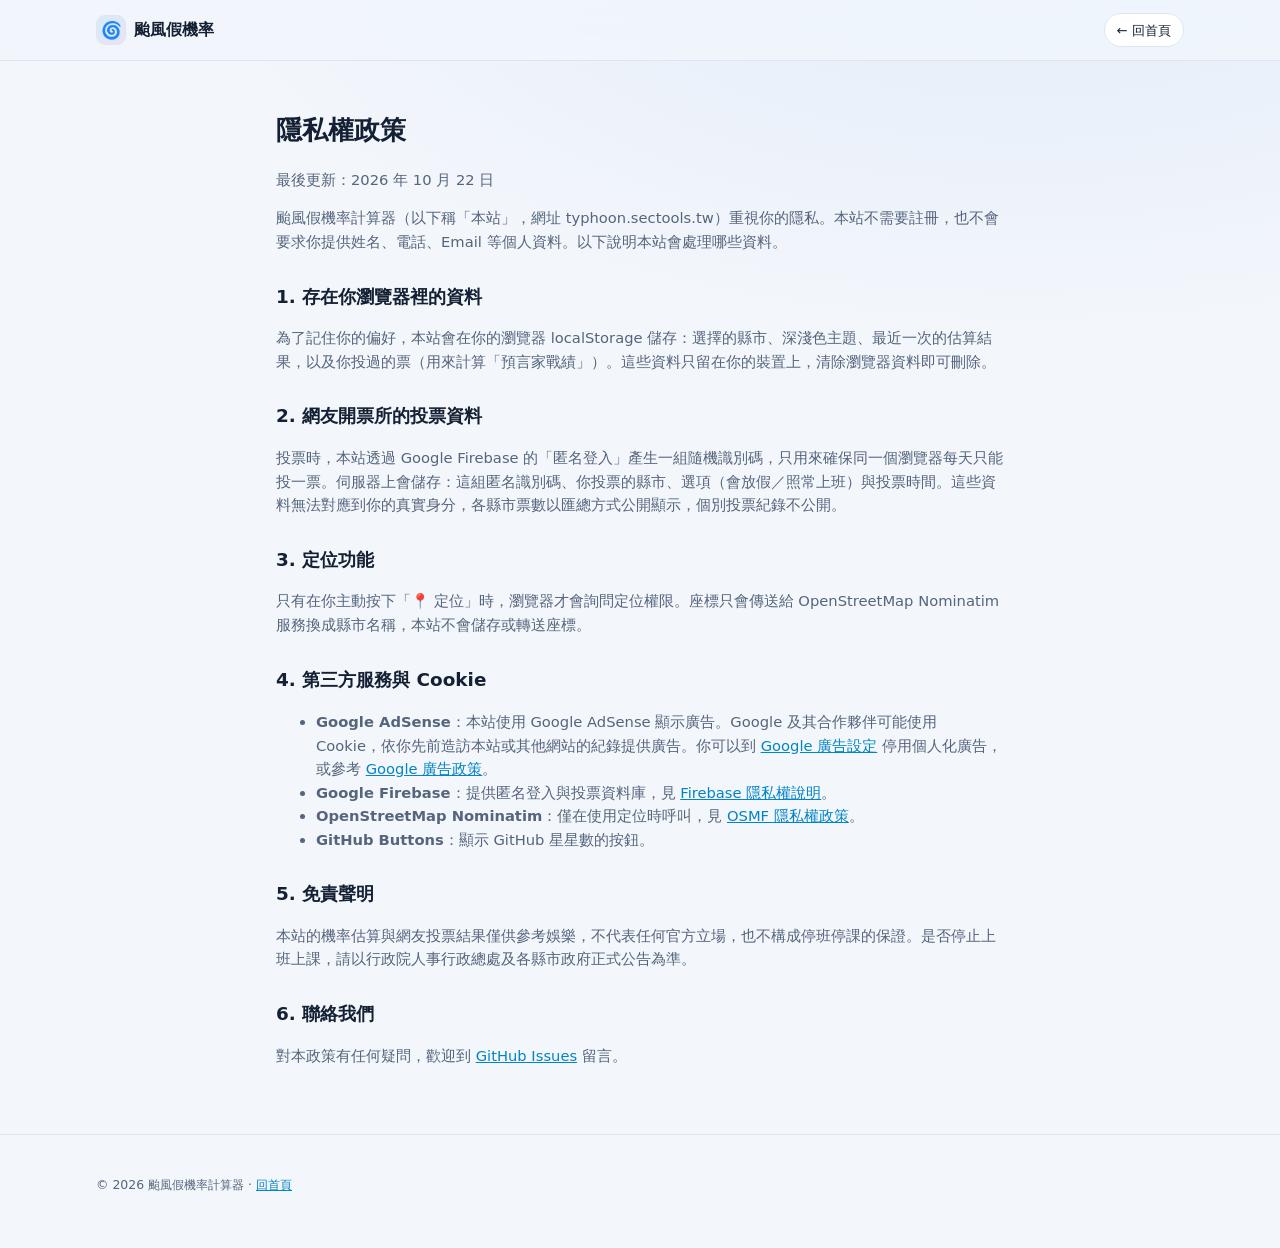
==== privacy.html @ 2aa52d71 "Redesign site and add crowd-voting "網友開票所" - Commercial-grade redesign: sticky header nav, hero, two" ====
<!DOCTYPE html>
<html lang="zh-Hant" data-theme="dark">
<head>
<meta charset="UTF-8">
<meta name="viewport" content="width=device-width, initial-scale=1.0">
<title>隱私權政策｜颱風假機率計算器</title>
<meta name="description" content="颱風假機率計算器與網友開票所的隱私權政策：我們收集哪些資料、如何使用、第三方服務與 Cookie。">
<link rel="canonical" href="https://typhoon.sectools.tw/privacy.html">
<link rel="icon" href="data:image/svg+xml,<svg xmlns=%22http://www.w3.org/2000/svg%22 viewBox=%220 0 100 100%22><text y=%22.9em%22 font-size=%2290%22>🌀</text></svg>">
<script>
  (function () {
    try {
      var t = localStorage.getItem('typhoon-theme');
      if (!t) t = window.matchMedia && window.matchMedia('(prefers-color-scheme: light)').matches ? 'light' : 'dark';
      document.documentElement.setAttribute('data-theme', t);
    } catch (e) {}
  })();
</script>
<link rel="stylesheet" href="assets/css/style.css">
</head>
<body>
<header class="site-header">
  <div class="container">
    <a class="brand" href="./"><span class="brand-mark" aria-hidden="true">🌀</span><span>颱風假機率</span></a>
    <div class="header-actions"><a class="icon-btn" href="./" style="text-decoration:none">← 回首頁</a></div>
  </div>
</header>

<main class="prose">
  <h1>隱私權政策</h1>
  <p>最後更新：2026 年 10 月 22 日</p>
  <p>颱風假機率計算器（以下稱「本站」，網址 typhoon.sectools.tw）重視你的隱私。本站不需要註冊，也不會要求你提供姓名、電話、Email 等個人資料。以下說明本站會處理哪些資料。</p>

  <h2>1. 存在你瀏覽器裡的資料</h2>
  <p>為了記住你的偏好，本站會在你的瀏覽器 localStorage 儲存：選擇的縣市、深淺色主題、最近一次的估算結果，以及你投過的票（用來計算「預言家戰績」）。這些資料只留在你的裝置上，清除瀏覽器資料即可刪除。</p>

  <h2>2. 網友開票所的投票資料</h2>
  <p>投票時，本站透過 Google Firebase 的「匿名登入」產生一組隨機識別碼，只用來確保同一個瀏覽器每天只能投一票。伺服器上會儲存：這組匿名識別碼、你投票的縣市、選項（會放假／照常上班）與投票時間。這些資料無法對應到你的真實身分，各縣市票數以匯總方式公開顯示，個別投票紀錄不公開。</p>

  <h2>3. 定位功能</h2>
  <p>只有在你主動按下「📍 定位」時，瀏覽器才會詢問定位權限。座標只會傳送給 OpenStreetMap Nominatim 服務換成縣市名稱，本站不會儲存或轉送座標。</p>

  <h2>4. 第三方服務與 Cookie</h2>
  <ul>
    <li><b>Google AdSense</b>：本站使用 Google AdSense 顯示廣告。Google 及其合作夥伴可能使用 Cookie，依你先前造訪本站或其他網站的紀錄提供廣告。你可以到 <a href="https://adssettings.google.com/" target="_blank" rel="noopener">Google 廣告設定</a> 停用個人化廣告，或參考 <a href="https://policies.google.com/technologies/ads" target="_blank" rel="noopener">Google 廣告政策</a>。</li>
    <li><b>Google Firebase</b>：提供匿名登入與投票資料庫，見 <a href="https://firebase.google.com/support/privacy" target="_blank" rel="noopener">Firebase 隱私權說明</a>。</li>
    <li><b>OpenStreetMap Nominatim</b>：僅在使用定位時呼叫，見 <a href="https://osmfoundation.org/wiki/Privacy_Policy" target="_blank" rel="noopener">OSMF 隱私權政策</a>。</li>
    <li><b>GitHub Buttons</b>：顯示 GitHub 星星數的按鈕。</li>
  </ul>

  <h2>5. 免責聲明</h2>
  <p>本站的機率估算與網友投票結果僅供參考娛樂，不代表任何官方立場，也不構成停班停課的保證。是否停止上班上課，請以行政院人事行政總處及各縣市政府正式公告為準。</p>

  <h2>6. 聯絡我們</h2>
  <p>對本政策有任何疑問，歡迎到 <a href="https://github.com/stwater20/typhoon/issues" target="_blank" rel="noopener">GitHub Issues</a> 留言。</p>
</main>

<footer class="site-footer">
  <div class="container"><p>© 2026 颱風假機率計算器 · <a href="./">回首頁</a></p></div>
</footer>
</body>
</html>
---- assets/css/style.css ----
/* ===== Design tokens ===== */
:root {
  --bg: #0a0f1c;
  --bg-grad-1: #0a0f1c;
  --bg-grad-2: #13263f;
  --surface: #131c2c;
  --surface-2: #0f1724;
  --surface-3: #1a2639;
  --border: #243349;
  --border-strong: #33476a;
  --input-bg: #0c1422;
  --text: #e8eef6;
  --muted: #94a3b8;
  --faint: #64748b;
  --accent: #38bdf8;
  --accent-strong: #0ea5e9;
  --accent-soft: rgba(56, 189, 248, 0.14);
  --warn: #fbbf24;
  --danger: #f87171;
  --safe: #4ade80;
  /* 投票陣營色：刻意避開台灣政黨常用色 */
  --yes: #a78bfa;
  --yes-strong: #8b5cf6;
  --yes-soft: rgba(167, 139, 250, 0.16);
  --no: #fb923c;
  --no-strong: #f97316;
  --no-soft: rgba(251, 146, 60, 0.16);
  --stamp: #ef4444;
  --shadow: 0 1px 0 rgba(255, 255, 255, 0.03) inset, 0 12px 32px rgba(0, 0, 0, 0.28);
  --radius: 16px;
  --radius-sm: 10px;
  color-scheme: dark;
}
:root[data-theme="light"] {
  --bg: #f3f6fb;
  --bg-grad-1: #f3f6fb;
  --bg-grad-2: #e2ecf9;
  --surface: #ffffff;
  --surface-2: #f6f9fc;
  --surface-3: #eef3f9;
  --border: #dde5ef;
  --border-strong: #c3d0e0;
  --input-bg: #f5f8fc;
  --text: #142033;
  --muted: #55657c;
  --faint: #8494a8;
  --accent: #0284c7;
  --accent-strong: #0369a1;
  --accent-soft: rgba(2, 132, 199, 0.1);
  --warn: #b45309;
  --danger: #dc2626;
  --safe: #15803d;
  --yes: #7c3aed;
  --yes-strong: #6d28d9;
  --yes-soft: rgba(124, 58, 237, 0.1);
  --no: #ea580c;
  --no-strong: #c2410c;
  --no-soft: rgba(234, 88, 12, 0.1);
  --stamp: #dc2626;
  --shadow: 0 1px 2px rgba(15, 23, 42, 0.04), 0 8px 24px rgba(15, 23, 42, 0.06);
  color-scheme: light;
}

/* ===== Base ===== */
*, *::before, *::after { box-sizing: border-box; }
[hidden] { display: none !important; }
html { scroll-behavior: smooth; scroll-padding-top: 72px; }
body {
  margin: 0;
  min-height: 100vh;
  background: var(--bg);
  background-image: radial-gradient(1200px 600px at 80% -10%, var(--bg-grad-2), transparent 70%),
    linear-gradient(180deg, var(--bg-grad-1), var(--bg));
  background-attachment: fixed;
  font-family: "PingFang TC", "Noto Sans TC", "Microsoft JhengHei", system-ui, sans-serif;
  color: var(--text);
  line-height: 1.6;
  -webkit-font-smoothing: antialiased;
}
a { color: var(--accent); }
.num { font-variant-numeric: tabular-nums; }
.container { width: 100%; max-width: 1120px; margin: 0 auto; padding: 0 16px; }
.sr-only {
  position: absolute; width: 1px; height: 1px; padding: 0; margin: -1px;
  overflow: hidden; clip: rect(0, 0, 0, 0); white-space: nowrap; border: 0;
}
a:focus-visible, button:focus-visible, select:focus-visible,
input:focus-visible, summary:focus-visible {
  outline: 2px solid var(--accent);
  outline-offset: 2px;
  border-radius: 6px;
}

/* ===== Header ===== */
.site-header {
  position: sticky; top: 0; z-index: 50;
  backdrop-filter: saturate(160%) blur(12px);
  -webkit-backdrop-filter: saturate(160%) blur(12px);
  background: color-mix(in srgb, var(--bg) 78%, transparent);
  border-bottom: 1px solid var(--border);
}
.site-header .container { display: flex; align-items: center; gap: 16px; height: 60px; }
.brand {
  display: flex; align-items: center; gap: 8px;
  font-weight: 800; font-size: 1.02rem; color: var(--text); text-decoration: none;
  white-space: nowrap;
}
.brand-mark {
  width: 30px; height: 30px; border-radius: 9px;
  display: grid; place-items: center; font-size: 1.05rem;
  background: linear-gradient(135deg, var(--accent-soft), var(--yes-soft));
  border: 1px solid var(--border);
}
.nav { display: flex; gap: 4px; margin-left: 8px; }
.nav a {
  color: var(--muted); text-decoration: none; font-size: 0.88rem;
  padding: 6px 12px; border-radius: 999px;
}
.nav a:hover { color: var(--text); background: var(--surface-3); }
.header-actions { margin-left: auto; display: flex; align-items: center; gap: 10px; }
.gh-star { display: flex; align-items: center; min-height: 28px; }
.icon-btn {
  border: 1px solid var(--border); background: var(--surface); color: var(--text);
  border-radius: 999px; height: 34px; padding: 0 12px; font-size: 0.82rem;
  cursor: pointer; display: inline-flex; align-items: center; gap: 6px; white-space: nowrap;
}
.icon-btn:hover { border-color: var(--border-strong); }
@media (max-width: 760px) {
  .nav { display: none; }
  .gh-star { display: none; }
}

/* ===== Hero ===== */
.hero { padding: 40px 0 28px; text-align: center; }
.live-chip {
  display: inline-flex; align-items: center; gap: 8px;
  padding: 6px 14px; border-radius: 999px; font-size: 0.8rem;
  background: var(--surface); border: 1px solid var(--border); color: var(--text);
  text-decoration: none; margin-bottom: 16px;
}
.live-chip:hover { border-color: var(--border-strong); }
.pulse {
  width: 8px; height: 8px; border-radius: 50%; background: var(--stamp);
  box-shadow: 0 0 0 0 rgba(239, 68, 68, 0.6); animation: pulse 1.8s infinite;
}
@keyframes pulse {
  0% { box-shadow: 0 0 0 0 rgba(239, 68, 68, 0.55); }
  70% { box-shadow: 0 0 0 9px rgba(239, 68, 68, 0); }
  100% { box-shadow: 0 0 0 0 rgba(239, 68, 68, 0); }
}
.hero h1 {
  font-size: clamp(1.45rem, 5.8vw, 2.6rem);
  line-height: 1.25; margin: 0 0 10px; letter-spacing: 0.01em; font-weight: 800;
}
.hero h1 .grad {
  background: linear-gradient(90deg, var(--accent), var(--yes));
  -webkit-background-clip: text; background-clip: text; color: transparent;
}
.hero p.lead { color: var(--muted); margin: 0 auto; max-width: 620px; font-size: 0.98rem; }
.hero-ctas { display: flex; flex-wrap: wrap; justify-content: center; gap: 10px; margin-top: 22px; }
.btn {
  display: inline-flex; align-items: center; justify-content: center; gap: 8px;
  border: 1px solid transparent; border-radius: 12px; padding: 12px 20px;
  font-size: 0.95rem; font-weight: 700; cursor: pointer; text-decoration: none;
  transition: transform 0.12s ease, box-shadow 0.2s ease, background 0.2s ease;
}
.btn:active { transform: scale(0.98); }
.btn-primary {
  background: linear-gradient(135deg, var(--accent), var(--accent-strong)); color: #fff;
  box-shadow: 0 8px 22px var(--accent-soft);
}
.btn-ghost { background: var(--surface); color: var(--text); border-color: var(--border); }
.btn-ghost:hover { border-color: var(--border-strong); }
.btn-block { width: 100%; }
.trust-row {
  display: flex; flex-wrap: wrap; justify-content: center; gap: 8px 18px;
  margin-top: 22px; font-size: 0.78rem; color: var(--faint);
}

/* ===== Sections ===== */
.section { padding: 28px 0; }
.section-head { display: flex; flex-wrap: wrap; align-items: flex-end; justify-content: space-between; gap: 12px; margin-bottom: 16px; }
.section-head h2 { margin: 0; font-size: 1.35rem; }
.section-head p { margin: 4px 0 0; color: var(--muted); font-size: 0.88rem; }
.eyebrow { font-size: 0.74rem; letter-spacing: 0.12em; color: var(--accent); font-weight: 700; text-transform: uppercase; }

.card {
  background: var(--surface); border: 1px solid var(--border);
  border-radius: var(--radius); padding: 20px; box-shadow: var(--shadow);
}
.card + .card { margin-top: 14px; }
.card-title { display: flex; align-items: center; gap: 10px; font-weight: 700; font-size: 0.98rem; margin: 0 0 14px; }
.step-num {
  width: 24px; height: 24px; border-radius: 50%;
  background: var(--accent-soft); color: var(--accent);
  display: grid; place-items: center; font-size: 0.78rem; flex-shrink: 0;
}

/* ===== Calculator ===== */
.calc-grid { display: grid; grid-template-columns: 1fr; gap: 16px; align-items: start; }
@media (min-width: 960px) {
  .calc-grid { grid-template-columns: minmax(0, 1.05fr) minmax(0, 1fr); }
  .result-col { position: sticky; top: 80px; }
}
.field { margin-top: 14px; }
.field:first-of-type { margin-top: 0; }
.field-row { display: grid; grid-template-columns: 1fr 1fr; gap: 12px; }
.field-row .field { margin-top: 14px; }
@media (max-width: 420px) { .field-row { grid-template-columns: 1fr; } }
label, .label { display: block; font-size: 0.84rem; margin: 0 0 6px; color: var(--muted); }
select, input[type="date"], input[type="number"] {
  width: 100%; padding: 10px 12px; border-radius: var(--radius-sm);
  border: 1px solid var(--border); background: var(--input-bg); color: var(--text);
  font-size: 0.95rem; font-family: inherit; appearance: none; -webkit-appearance: none;
  min-height: 44px;
}
select {
  background-image: url("data:image/svg+xml;utf8,<svg xmlns='http://www.w3.org/2000/svg' width='14' height='9' viewBox='0 0 14 9'><path d='M1 1l6 6 6-6' stroke='%2393a2b8' stroke-width='1.6' fill='none' stroke-linecap='round' stroke-linejoin='round'/></svg>");
  background-repeat: no-repeat; background-position: right 12px center; padding-right: 34px;
}
.hint { font-size: 0.74rem; color: var(--faint); margin: 5px 0 0; line-height: 1.5; }
.locate-row { display: flex; gap: 8px; }
.locate-row select { flex: 1; }
.locate-btn {
  flex-shrink: 0; border: 1px solid var(--border); background: var(--surface-2); color: var(--text);
  border-radius: var(--radius-sm); padding: 0 14px; font-size: 0.86rem; cursor: pointer; white-space: nowrap;
  min-height: 44px; font-family: inherit;
}
.locate-btn:disabled { opacity: 0.6; cursor: wait; }
.status-line { font-size: 0.74rem; color: var(--muted); margin: 6px 0 0; min-height: 1.1em; }
.county-badge {
  margin-top: 8px; background: var(--surface-2); border: 1px solid var(--border);
  border-radius: var(--radius-sm); padding: 8px 12px; font-size: 0.78rem; color: var(--muted);
}
.county-badge b { color: var(--accent); }
.checkbox-row {
  display: flex; align-items: flex-start; gap: 10px; margin-top: 14px;
  background: var(--surface-2); border: 1px solid var(--border);
  border-radius: var(--radius-sm); padding: 10px 12px;
}
.checkbox-row input { width: 18px; height: 18px; margin-top: 3px; flex-shrink: 0; accent-color: var(--accent); }
.checkbox-row label { margin: 0; font-size: 0.86rem; color: var(--text); }
.calc-submit { margin-top: 14px; }

.result-empty { text-align: center; padding: 34px 12px; color: var(--muted); }
.result-empty .big { font-size: 2.6rem; line-height: 1; margin-bottom: 10px; }
.result-body { display: none; }
.result-card.show .result-empty { display: none; }
.result-card.show .result-body { display: block; animation: fadeUp 0.35s ease; }
@keyframes fadeUp { from { opacity: 0; transform: translateY(6px); } to { opacity: 1; transform: none; } }
.gauge { position: relative; width: 190px; height: 190px; margin: 4px auto 6px; }
.gauge svg { width: 100%; height: 100%; transform: rotate(-90deg); }
.gauge .track { stroke: var(--surface-3); }
.gauge .value { transition: stroke-dashoffset 0.9s cubic-bezier(.2,.8,.2,1), stroke 0.3s; }
.gauge-label { position: absolute; inset: 0; display: grid; place-items: center; text-align: center; }
.gauge-label .pct { font-size: 2.8rem; font-weight: 800; line-height: 1; }
.gauge-label small { display: block; font-size: 0.72rem; color: var(--muted); margin-top: 4px; }
.msg-top { text-align: center; font-weight: 700; margin: 6px 0 2px; }
.msg-bottom { text-align: center; color: var(--muted); font-size: 0.88rem; margin: 0; }
.holiday-note {
  display: none; text-align: center; color: var(--warn); font-size: 0.86rem;
  margin-top: 10px; padding: 8px; border-radius: var(--radius-sm); background: var(--surface-2);
}
.holiday-note.show { display: block; }
.checklist { display: flex; flex-direction: column; gap: 8px; margin-top: 16px; }
.check-item {
  display: flex; align-items: center; gap: 10px; font-size: 0.85rem;
  background: var(--surface-2); border: 1px solid var(--border); border-radius: var(--radius-sm); padding: 9px 12px;
}
.check-item .dot { width: 20px; height: 20px; border-radius: 50%; display: grid; place-items: center; font-size: 0.7rem; flex-shrink: 0; }
.dot.yes { background: rgba(74, 222, 128, 0.18); color: var(--safe); }
.dot.no { background: rgba(148, 163, 184, 0.18); color: var(--muted); }
.hist-line { margin: 14px 0 0; font-size: 0.78rem; color: var(--muted); }
.result-cta {
  margin-top: 16px; padding: 14px; border-radius: 12px;
  background: linear-gradient(135deg, var(--yes-soft), var(--accent-soft));
  border: 1px solid var(--border); display: flex; align-items: center; gap: 12px; justify-content: space-between;
}
.result-cta p { margin: 0; font-size: 0.85rem; }
.result-cta .btn { padding: 9px 14px; font-size: 0.85rem; flex-shrink: 0; }

/* ===== Vote / 開票所 ===== */
.vote-shell { display: grid; grid-template-columns: 1fr; gap: 16px; }
@media (min-width: 960px) { .vote-shell { grid-template-columns: minmax(0, 1fr) minmax(0, 1.05fr); } }
/* 手機上把投票面板放最前面，不用滑過整張看板才能投 */
@media (max-width: 959px) { .vote-shell > .vote-side:last-child { order: -1; } }
.vote-toolbar {
  display: flex; flex-wrap: wrap; align-items: center; gap: 10px 14px;
  background: var(--surface); border: 1px solid var(--border); border-radius: var(--radius);
  padding: 12px 14px; margin-bottom: 16px; box-shadow: var(--shadow);
}
.tabs { display: inline-flex; background: var(--surface-2); border: 1px solid var(--border); border-radius: 999px; padding: 3px; }
.tab {
  border: 0; background: transparent; color: var(--muted); font-family: inherit;
  padding: 6px 14px; border-radius: 999px; font-size: 0.85rem; cursor: pointer; white-space: nowrap;
}
.tab[aria-selected="true"] { background: var(--surface-3); color: var(--text); font-weight: 700; box-shadow: 0 1px 2px rgba(0,0,0,.2); }
.poll-status { display: inline-flex; align-items: center; gap: 8px; font-size: 0.85rem; font-weight: 700; }
.poll-status .pill { padding: 3px 10px; border-radius: 999px; font-size: 0.76rem; font-weight: 700; }
.pill.voting { background: var(--accent-soft); color: var(--accent); }
.pill.counting { background: rgba(239, 68, 68, 0.14); color: var(--stamp); }
.pill.revealed { background: rgba(74, 222, 128, 0.15); color: var(--safe); }
.countdown { font-size: 0.82rem; color: var(--muted); }
.countdown b { color: var(--text); font-variant-numeric: tabular-nums; }
.toolbar-right { margin-left: auto; display: flex; align-items: center; gap: 10px; font-size: 0.82rem; color: var(--muted); }
.mode-badge { font-size: 0.72rem; padding: 3px 9px; border-radius: 999px; border: 1px dashed var(--border-strong); color: var(--muted); }
.mode-badge.live { border-style: solid; color: var(--safe); border-color: color-mix(in srgb, var(--safe) 40%, transparent); }

.board-card { padding: 16px; }
.board-head { display: flex; justify-content: space-between; align-items: baseline; gap: 10px; margin-bottom: 12px; }
.board-head h3 { margin: 0; font-size: 1rem; }
.board-total { font-size: 0.82rem; color: var(--muted); }
.board-total b { font-size: 1.15rem; color: var(--text); }
.tile-map {
  display: grid; grid-template-columns: repeat(4, minmax(0, 1fr)); grid-auto-rows: minmax(60px, auto);
  gap: 6px; max-width: 440px; margin: 0 auto;
}
.tile {
  position: relative; border: 1px solid var(--border); background: var(--surface-2);
  border-radius: 10px; padding: 6px 4px; text-align: center; cursor: pointer; color: var(--text);
  font-family: inherit; display: flex; flex-direction: column; justify-content: center; align-items: center; gap: 1px;
  transition: transform 0.15s ease, border-color 0.15s ease, background 0.4s ease;
  min-width: 0;
}
.tile:hover { transform: translateY(-1px); border-color: var(--border-strong); }
.tile[aria-pressed="true"] { outline: 2px solid var(--accent); outline-offset: 1px; }
.tile .t-name { font-size: 0.8rem; font-weight: 700; line-height: 1.2; }
.tile .t-val { font-size: 0.74rem; font-variant-numeric: tabular-nums; opacity: 0.92; }
.tile.hidden-val .t-val { letter-spacing: 0.2em; color: var(--faint); }
.tile.lean-yes { background: color-mix(in srgb, var(--yes) calc(var(--s, 0.3) * 100%), var(--surface-2)); border-color: color-mix(in srgb, var(--yes) 45%, var(--border)); }
.tile.lean-no { background: color-mix(in srgb, var(--no) calc(var(--s, 0.3) * 100%), var(--surface-2)); border-color: color-mix(in srgb, var(--no) 45%, var(--border)); }
.tile.flip { animation: flip 0.55s ease both; }
@keyframes flip {
  0% { transform: rotateX(90deg); opacity: 0.2; }
  60% { transform: rotateX(-12deg); opacity: 1; }
  100% { transform: rotateX(0); }
}
.tile .t-stamp {
  position: absolute; top: -6px; right: -6px; width: 22px; height: 22px; border-radius: 50%;
  display: grid; place-items: center; font-size: 0.62rem; font-weight: 800; color: #fff;
  background: var(--stamp); box-shadow: 0 2px 6px rgba(0,0,0,.3);
}
.tile .t-stamp.work { background: var(--faint); }
.legend { display: flex; justify-content: center; flex-wrap: wrap; gap: 6px 14px; margin-top: 12px; font-size: 0.74rem; color: var(--muted); }
.legend i { display: inline-block; width: 10px; height: 10px; border-radius: 3px; margin-right: 5px; vertical-align: -1px; }

.detail-card { display: flex; flex-direction: column; gap: 14px; }
.detail-head { display: flex; align-items: center; justify-content: space-between; gap: 10px; }
.detail-head h3 { margin: 0; font-size: 1.25rem; }
.detail-head .sub { font-size: 0.8rem; color: var(--muted); }
.versus { position: relative; }
.versus-nums { display: flex; justify-content: space-between; align-items: flex-end; }
.versus-nums .side { display: flex; flex-direction: column; }
.versus-nums .side.right { align-items: flex-end; text-align: right; }
.versus-nums .tag { font-size: 0.8rem; font-weight: 700; }
.versus-nums .pct { font-size: 2.1rem; font-weight: 800; line-height: 1.1; font-variant-numeric: tabular-nums; }
.versus-nums .cnt { font-size: 0.76rem; color: var(--muted); font-variant-numeric: tabular-nums; }
.side.yes .tag, .side.yes .pct { color: var(--yes); }
.side.no .tag, .side.no .pct { color: var(--no); }
.split-bar { display: flex; height: 14px; border-radius: 999px; overflow: hidden; background: var(--surface-3); margin-top: 8px; }
.split-bar .y { background: linear-gradient(90deg, var(--yes-strong), var(--yes)); transition: width 0.8s cubic-bezier(.2,.8,.2,1); }
.split-bar .n { background: linear-gradient(90deg, var(--no), var(--no-strong)); transition: width 0.8s cubic-bezier(.2,.8,.2,1); }
.split-bar .gap { flex: 1; }
.versus-hidden {
  text-align: center; padding: 18px 10px; border-radius: 12px; border: 1px dashed var(--border-strong);
  color: var(--muted); font-size: 0.86rem; background: var(--surface-2);
}
.versus-hidden b { color: var(--text); }
.stamp {
  position: absolute; left: 50%; top: -6px; transform: translateX(-50%) rotate(-12deg); white-space: nowrap;
  border: 3px solid var(--stamp); color: var(--stamp); border-radius: 10px; padding: 2px 10px;
  font-weight: 900; font-size: 1.1rem; letter-spacing: 0.1em; background: color-mix(in srgb, var(--surface) 70%, transparent);
  animation: stampIn 0.45s cubic-bezier(.2,1.6,.4,1) both; pointer-events: none;
}
.stamp.work { border-color: var(--faint); color: var(--faint); }
@keyframes stampIn { from { transform: translateX(-50%) rotate(-12deg) scale(2.2); opacity: 0; } to { transform: translateX(-50%) rotate(-12deg) scale(1); opacity: 1; } }

.compare { display: grid; grid-template-columns: 1fr 1fr; gap: 10px; }
.compare .box { background: var(--surface-2); border: 1px solid var(--border); border-radius: 12px; padding: 10px 12px; }
.compare .k { font-size: 0.74rem; color: var(--muted); }
.compare .v { font-size: 1.3rem; font-weight: 800; font-variant-numeric: tabular-nums; }
.compare .v small { font-size: 0.72rem; font-weight: 500; color: var(--muted); }

.vote-actions { display: grid; grid-template-columns: 1fr 1fr; gap: 10px; }
.vote-btn {
  border-radius: 14px; padding: 14px 10px; font-family: inherit; cursor: pointer;
  border: 2px solid var(--border); background: var(--surface-2); color: var(--text);
  display: flex; flex-direction: column; align-items: center; gap: 2px; font-weight: 800; font-size: 1rem;
  transition: transform 0.12s ease, border-color 0.2s ease, background 0.2s ease;
}
.vote-btn .emoji { font-size: 1.6rem; line-height: 1.1; }
.vote-btn small { font-weight: 500; font-size: 0.72rem; color: var(--muted); }
.vote-btn.yes:hover:not(:disabled) { border-color: var(--yes); background: var(--yes-soft); }
.vote-btn.no:hover:not(:disabled) { border-color: var(--no); background: var(--no-soft); }
.vote-btn:active:not(:disabled) { transform: scale(0.97); }
.vote-btn:disabled { cursor: not-allowed; opacity: 0.55; }
.vote-btn.chosen.yes { border-color: var(--yes); background: var(--yes-soft); opacity: 1; }
.vote-btn.chosen.no { border-color: var(--no); background: var(--no-soft); opacity: 1; }
.vote-msg { font-size: 0.82rem; color: var(--muted); margin: 0; min-height: 1.2em; text-align: center; }
.vote-msg.ok { color: var(--safe); }
.vote-msg.err { color: var(--danger); }
.vote-share { display: flex; gap: 8px; justify-content: center; flex-wrap: wrap; }
.vote-share .btn { padding: 8px 14px; font-size: 0.82rem; }

.vote-side { display: flex; flex-direction: column; gap: 16px; }
.ranking ol { list-style: none; margin: 0; padding: 0; display: flex; flex-direction: column; gap: 6px; }
.ranking li { display: grid; grid-template-columns: 22px 64px 1fr 48px; align-items: center; gap: 8px; font-size: 0.84rem; }
.ranking .rk { color: var(--faint); font-variant-numeric: tabular-nums; text-align: right; }
.ranking .bar { height: 8px; border-radius: 999px; background: var(--surface-3); overflow: hidden; }
.ranking .bar span { display: block; height: 100%; background: var(--yes); border-radius: 999px; transition: width 0.8s ease; }
.ranking .pv { text-align: right; font-variant-numeric: tabular-nums; font-weight: 700; }
.empty-note { color: var(--muted); font-size: 0.84rem; text-align: center; margin: 6px 0; }

.record { display: flex; align-items: center; gap: 14px; }
.record .medal {
  width: 52px; height: 52px; border-radius: 14px; display: grid; place-items: center; font-size: 1.7rem;
  background: linear-gradient(135deg, var(--yes-soft), var(--accent-soft)); border: 1px solid var(--border); flex-shrink: 0;
}
.record .title { font-weight: 800; }
.record .stats { font-size: 0.8rem; color: var(--muted); }

.how-grid { display: grid; grid-template-columns: repeat(auto-fit, minmax(200px, 1fr)); gap: 12px; margin-top: 16px; }
.how-grid .step { background: var(--surface); border: 1px solid var(--border); border-radius: 14px; padding: 14px; }
.how-grid .step b { display: block; margin-bottom: 4px; }
.how-grid .step p { margin: 0; font-size: 0.82rem; color: var(--muted); }

/* ===== FAQ ===== */
.faq-item { border: 1px solid var(--border); border-radius: 12px; padding: 2px 16px; margin-bottom: 10px; background: var(--surface); }
.faq-item summary { cursor: pointer; padding: 13px 0; font-size: 0.93rem; font-weight: 600; list-style: none; display: flex; justify-content: space-between; gap: 10px; }
.faq-item summary::-webkit-details-marker { display: none; }
.faq-item summary::after { content: "+"; color: var(--accent); font-weight: 700; }
.faq-item[open] summary::after { content: "−"; }
.faq-item p { font-size: 0.87rem; color: var(--muted); margin: 0 0 14px; }

/* ===== Footer ===== */
.site-footer { border-top: 1px solid var(--border); margin-top: 32px; padding: 28px 0 40px; font-size: 0.78rem; color: var(--muted); }
.footer-grid { display: grid; gap: 18px; grid-template-columns: 1fr; }
@media (min-width: 760px) { .footer-grid { grid-template-columns: 1.6fr 1fr; } }
.footer-links { display: flex; flex-wrap: wrap; gap: 8px 16px; }
.footer-links a { color: var(--muted); }
.share-row { display: flex; gap: 8px; margin-top: 10px; }
.share-btn {
  width: 38px; height: 38px; border-radius: 50%; border: 1px solid var(--border);
  background: var(--surface); color: var(--text); display: grid; place-items: center; cursor: pointer; padding: 0;
}
.share-btn:hover { border-color: var(--border-strong); }
.share-btn svg { width: 18px; height: 18px; fill: currentColor; }

/* ===== Toast ===== */
.toast {
  position: fixed; left: 50%; bottom: 24px; transform: translateX(-50%) translateY(20px);
  background: var(--text); color: var(--bg); padding: 10px 16px; border-radius: 999px;
  font-size: 0.85rem; box-shadow: 0 10px 30px rgba(0,0,0,.3); opacity: 0; pointer-events: none;
  transition: opacity 0.25s ease, transform 0.25s ease; z-index: 100; max-width: calc(100% - 32px); text-align: center;
}
.toast.show { opacity: 1; transform: translateX(-50%) translateY(0); }

/* ===== Confetti ===== */
.confetti { position: fixed; inset: 0; pointer-events: none; z-index: 90; overflow: hidden; }
.confetti i { position: absolute; top: -12px; width: 8px; height: 12px; border-radius: 2px; animation: fall linear forwards; }
@keyframes fall { to { transform: translateY(105vh) rotate(720deg); } }

/* ===== Legal pages ===== */
.prose { max-width: 760px; margin: 0 auto; padding: 32px 16px 20px; }
.prose h1 { font-size: 1.6rem; }
.prose h2 { font-size: 1.15rem; margin-top: 28px; }
.prose p, .prose li { color: var(--muted); font-size: 0.92rem; }

@media (prefers-reduced-motion: reduce) {
  *, *::before, *::after { animation-duration: 0.001ms !important; animation-iteration-count: 1 !important; transition-duration: 0.001ms !important; }
  html { scroll-behavior: auto; }
}
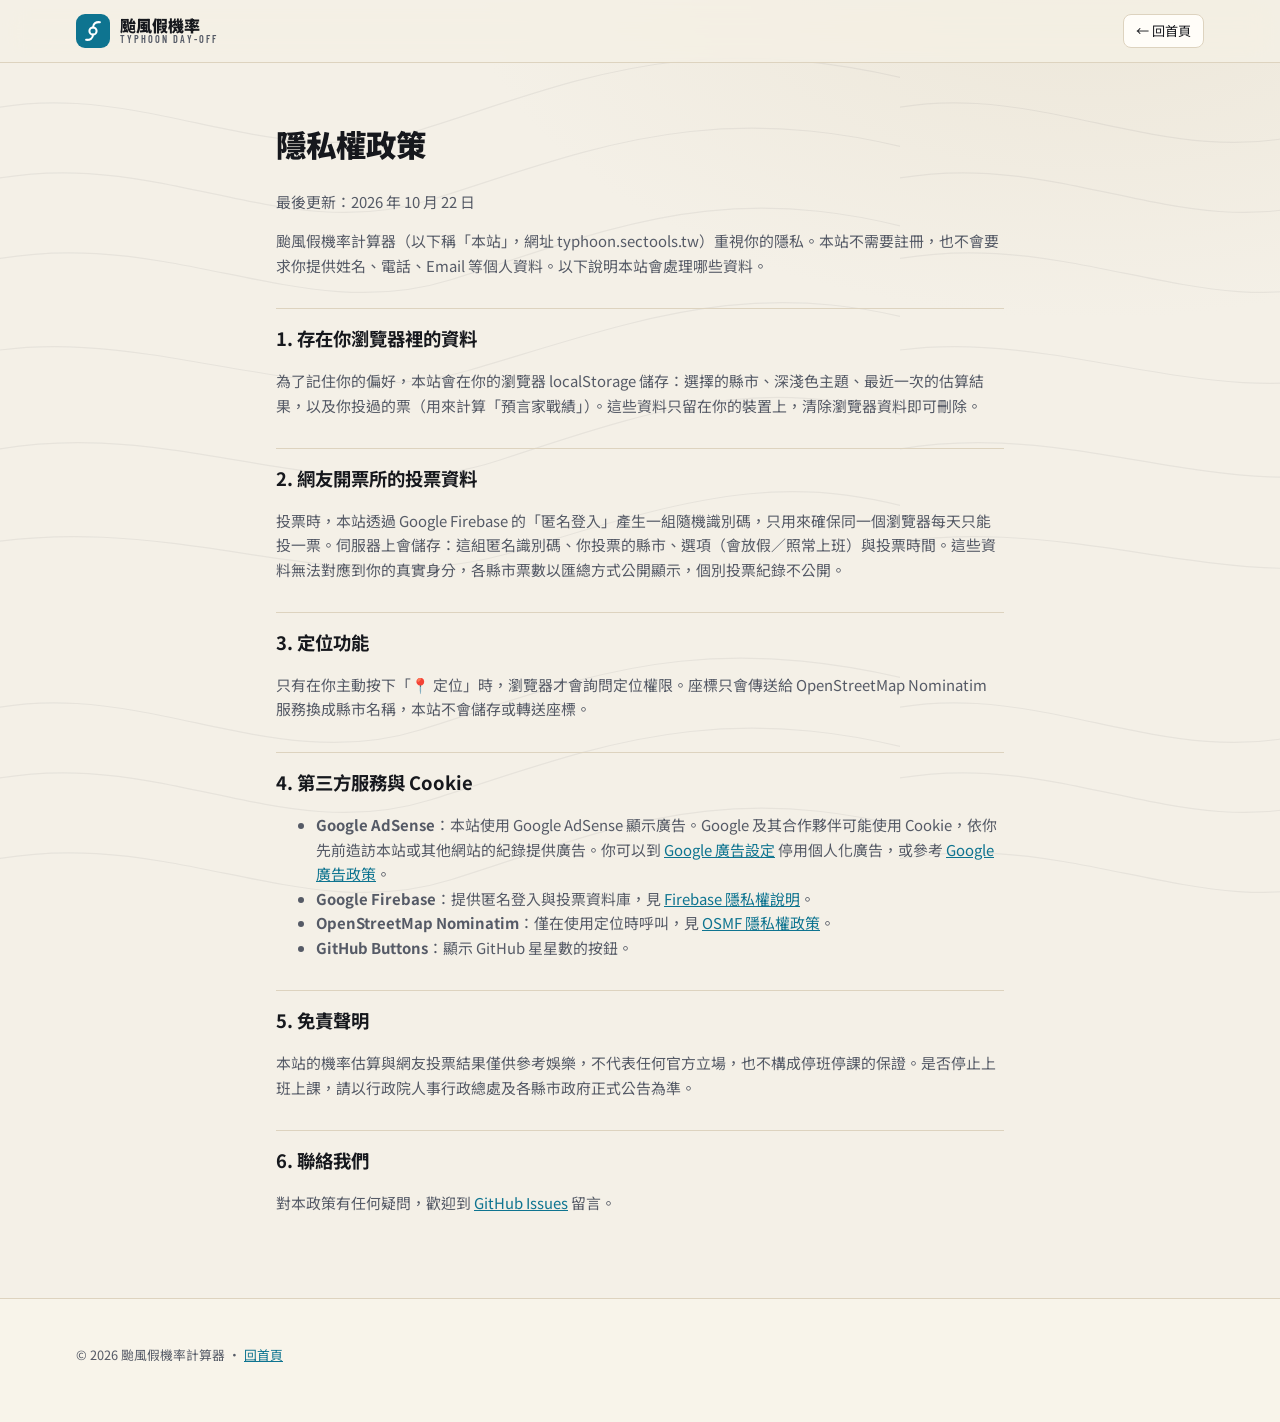
==== commit 6f905dee: "Visual redesign: "颱風夜開票特別報導" art direction - Weather-radar hero illustration (Taiwan outline, rotati" ====
--- a/privacy.html
+++ b/privacy.html
@@ -16,12 +16,15 @@
     } catch (e) {}
   })();
 </script>
+<link rel="preconnect" href="https://fonts.googleapis.com">
+<link rel="preconnect" href="https://fonts.gstatic.com" crossorigin>
+<link rel="stylesheet" href="https://fonts.googleapis.com/css2?family=Barlow+Condensed:wght@500;600;700;800&family=Noto+Sans+TC:wght@400;500;700;900&display=swap">
 <link rel="stylesheet" href="assets/css/style.css">
 </head>
 <body>
 <header class="site-header">
   <div class="container">
-    <a class="brand" href="./"><span class="brand-mark" aria-hidden="true">🌀</span><span>颱風假機率</span></a>
+    <a class="brand" href="./"><span class="brand-mark"><svg viewBox="0 0 32 32" aria-hidden="true"><circle cx="16" cy="16" r="5.2" fill="none" stroke="currentColor" stroke-width="3"/><path d="M16 10.8C16 5 20.5 2.6 26 3.2" fill="none" stroke="currentColor" stroke-width="3" stroke-linecap="round"/><path d="M16 21.2c0 5.8-4.5 8.2-10 7.6" fill="none" stroke="currentColor" stroke-width="3" stroke-linecap="round"/></svg></span><span class="brand-text">颱風假機率<small>TYPHOON DAY-OFF</small></span></a>
     <div class="header-actions"><a class="icon-btn" href="./" style="text-decoration:none">← 回首頁</a></div>
   </div>
 </header>
--- a/assets/css/style.css
+++ b/assets/css/style.css
@@ -1,63 +1,85 @@
+/* 颱風假機率計算器 — 「颱風夜開票特別報導」視覺
+ * 深色：颱風夜的氣象雷達＋選舉開票直播；淺色：隔天早上的報紙。 */
+
 /* ===== Design tokens ===== */
 :root {
-  --bg: #0a0f1c;
-  --bg-grad-1: #0a0f1c;
-  --bg-grad-2: #13263f;
-  --surface: #131c2c;
-  --surface-2: #0f1724;
-  --surface-3: #1a2639;
-  --border: #243349;
-  --border-strong: #33476a;
-  --input-bg: #0c1422;
-  --text: #e8eef6;
-  --muted: #94a3b8;
-  --faint: #64748b;
-  --accent: #38bdf8;
-  --accent-strong: #0ea5e9;
-  --accent-soft: rgba(56, 189, 248, 0.14);
+  --font-sans: "Noto Sans TC", "PingFang TC", "Microsoft JhengHei", system-ui, sans-serif;
+  --font-display: "Barlow Condensed", "Noto Sans TC", "PingFang TC", sans-serif;
+
+  --bg: #070b14;
+  --bg-2: #0b1324;
+  --surface: #0e1627;
+  --surface-2: #0a1120;
+  --surface-3: #16223a;
+  --border: #1d2b45;
+  --border-strong: #2c4166;
+  --input-bg: #081020;
+  --text: #eaf1fb;
+  --muted: #93a4bf;
+  --faint: #5f7190;
+  --accent: #22d3ee;
+  --accent-strong: #06b6d4;
+  --accent-ink: #04212a;
+  --accent-soft: rgba(34, 211, 238, 0.13);
+  --signal: #facc15;
+  --live: #ef4444;
   --warn: #fbbf24;
   --danger: #f87171;
   --safe: #4ade80;
   /* 投票陣營色：刻意避開台灣政黨常用色 */
   --yes: #a78bfa;
   --yes-strong: #8b5cf6;
-  --yes-soft: rgba(167, 139, 250, 0.16);
+  --yes-soft: rgba(167, 139, 250, 0.15);
   --no: #fb923c;
   --no-strong: #f97316;
-  --no-soft: rgba(251, 146, 60, 0.16);
+  --no-soft: rgba(251, 146, 60, 0.15);
   --stamp: #ef4444;
-  --shadow: 0 1px 0 rgba(255, 255, 255, 0.03) inset, 0 12px 32px rgba(0, 0, 0, 0.28);
-  --radius: 16px;
-  --radius-sm: 10px;
+  --cloud: #e6f4ff;
+  --radar-1: #0d2238;
+  --radar-2: #060c18;
+  --radar-line: rgba(34, 211, 238, 0.22);
+  --land: rgba(74, 222, 128, 0.16);
+  --land-line: rgba(134, 239, 172, 0.7);
+  --shadow: 0 1px 0 rgba(255, 255, 255, 0.04) inset, 0 18px 40px -18px rgba(0, 0, 0, 0.7);
+  --radius: 14px;
+  --radius-sm: 9px;
+  --isobars: url("data:image/svg+xml,%3Csvg xmlns='http://www.w3.org/2000/svg' width='900' height='600' fill='none' stroke='%2322d3ee' stroke-opacity='.07' stroke-width='1.2'%3E%3Cpath d='M-50 120C120 60 260 180 420 130S700 20 950 90'/%3E%3Cpath d='M-50 190C140 130 270 250 430 200S720 90 950 160'/%3E%3Cpath d='M-50 270C150 210 290 330 450 280S730 170 950 240'/%3E%3Cpath d='M-50 360C130 310 300 420 470 370S760 270 950 330'/%3E%3Cpath d='M-50 460C160 400 320 520 500 460S780 370 950 430'/%3E%3Cpath d='M-50 550C170 500 330 610 520 550S800 470 950 520'/%3E%3C/svg%3E");
   color-scheme: dark;
 }
 :root[data-theme="light"] {
-  --bg: #f3f6fb;
-  --bg-grad-1: #f3f6fb;
-  --bg-grad-2: #e2ecf9;
-  --surface: #ffffff;
-  --surface-2: #f6f9fc;
-  --surface-3: #eef3f9;
-  --border: #dde5ef;
-  --border-strong: #c3d0e0;
-  --input-bg: #f5f8fc;
-  --text: #142033;
-  --muted: #55657c;
-  --faint: #8494a8;
-  --accent: #0284c7;
-  --accent-strong: #0369a1;
-  --accent-soft: rgba(2, 132, 199, 0.1);
+  --bg: #f4f0e7;
+  --bg-2: #ece6d8;
+  --surface: #fffdf8;
+  --surface-2: #f8f4ea;
+  --surface-3: #eee7d7;
+  --border: #ddd3bf;
+  --border-strong: #c3b69b;
+  --input-bg: #fbf8f1;
+  --text: #16181d;
+  --muted: #555a66;
+  --faint: #8a8d96;
+  --accent: #0e7490;
+  --accent-strong: #155e75;
+  --accent-ink: #ffffff;
+  --accent-soft: rgba(14, 116, 144, 0.1);
+  --signal: #b45309;
+  --live: #c81e1e;
   --warn: #b45309;
-  --danger: #dc2626;
+  --danger: #c81e1e;
   --safe: #15803d;
-  --yes: #7c3aed;
-  --yes-strong: #6d28d9;
-  --yes-soft: rgba(124, 58, 237, 0.1);
-  --no: #ea580c;
-  --no-strong: #c2410c;
-  --no-soft: rgba(234, 88, 12, 0.1);
-  --stamp: #dc2626;
-  --shadow: 0 1px 2px rgba(15, 23, 42, 0.04), 0 8px 24px rgba(15, 23, 42, 0.06);
+  --yes: #6d28d9;
+  --yes-strong: #5b21b6;
+  --yes-soft: rgba(109, 40, 217, 0.09);
+  --no: #c2410c;
+  --no-strong: #9a3412;
+  --no-soft: rgba(194, 65, 12, 0.09);
+  --stamp: #c81e1e;
+  --cloud: #ffffff;
+  --radar-1: #12304a;
+  --radar-2: #0a1a2c;
+  --radar-line: rgba(103, 232, 249, 0.25);
+  --shadow: 0 1px 0 rgba(255, 255, 255, 0.8) inset, 0 14px 30px -20px rgba(60, 45, 20, 0.45);
+  --isobars: url("data:image/svg+xml,%3Csvg xmlns='http://www.w3.org/2000/svg' width='900' height='600' fill='none' stroke='%2316181d' stroke-opacity='.06' stroke-width='1.2'%3E%3Cpath d='M-50 120C120 60 260 180 420 130S700 20 950 90'/%3E%3Cpath d='M-50 190C140 130 270 250 430 200S720 90 950 160'/%3E%3Cpath d='M-50 270C150 210 290 330 450 280S730 170 950 240'/%3E%3Cpath d='M-50 360C130 310 300 420 470 370S760 270 950 330'/%3E%3Cpath d='M-50 460C160 400 320 520 500 460S780 370 950 430'/%3E%3Cpath d='M-50 550C170 500 330 610 520 550S800 470 950 520'/%3E%3C/svg%3E");
   color-scheme: light;
 }
 
@@ -68,18 +90,19 @@
 body {
   margin: 0;
   min-height: 100vh;
-  background: var(--bg);
-  background-image: radial-gradient(1200px 600px at 80% -10%, var(--bg-grad-2), transparent 70%),
-    linear-gradient(180deg, var(--bg-grad-1), var(--bg));
+  background-color: var(--bg);
+  background-image: var(--isobars), radial-gradient(900px 520px at 85% -5%, var(--bg-2), transparent 70%);
+  background-size: 900px 600px, auto;
   background-attachment: fixed;
-  font-family: "PingFang TC", "Noto Sans TC", "Microsoft JhengHei", system-ui, sans-serif;
+  font-family: var(--font-sans);
   color: var(--text);
-  line-height: 1.6;
+  line-height: 1.65;
   -webkit-font-smoothing: antialiased;
+  text-rendering: optimizeLegibility;
 }
 a { color: var(--accent); }
 .num { font-variant-numeric: tabular-nums; }
-.container { width: 100%; max-width: 1120px; margin: 0 auto; padding: 0 16px; }
+.container { width: 100%; max-width: 1160px; margin: 0 auto; padding: 0 16px; }
 .sr-only {
   position: absolute; width: 1px; height: 1px; padding: 0; margin: -1px;
   overflow: hidden; clip: rect(0, 0, 0, 0); white-space: nowrap; border: 0;
@@ -90,110 +113,171 @@
   outline-offset: 2px;
   border-radius: 6px;
 }
+::selection { background: var(--accent); color: var(--accent-ink); }
+
+/* LIVE 標籤與脈衝點，看板與 hero 共用 */
+.live-tag {
+  display: inline-flex; align-items: center; gap: 6px; flex-shrink: 0;
+  font-family: var(--font-display); font-weight: 700; font-size: 0.78rem; letter-spacing: 0.14em;
+  background: var(--live); color: #fff; padding: 2px 9px 1px; border-radius: 4px; line-height: 1.5;
+}
+.pulse {
+  width: 7px; height: 7px; border-radius: 50%; background: #fff;
+  animation: pulse 1.6s ease-out infinite;
+}
+@keyframes pulse {
+  0% { box-shadow: 0 0 0 0 rgba(255, 255, 255, 0.7); }
+  70% { box-shadow: 0 0 0 7px rgba(255, 255, 255, 0); }
+  100% { box-shadow: 0 0 0 0 rgba(255, 255, 255, 0); }
+}
 
 /* ===== Header ===== */
 .site-header {
   position: sticky; top: 0; z-index: 50;
-  backdrop-filter: saturate(160%) blur(12px);
-  -webkit-backdrop-filter: saturate(160%) blur(12px);
-  background: color-mix(in srgb, var(--bg) 78%, transparent);
+  backdrop-filter: saturate(160%) blur(14px);
+  -webkit-backdrop-filter: saturate(160%) blur(14px);
+  background: color-mix(in srgb, var(--bg) 80%, transparent);
   border-bottom: 1px solid var(--border);
 }
-.site-header .container { display: flex; align-items: center; gap: 16px; height: 60px; }
-.brand {
-  display: flex; align-items: center; gap: 8px;
-  font-weight: 800; font-size: 1.02rem; color: var(--text); text-decoration: none;
-  white-space: nowrap;
-}
+.site-header .container { display: flex; align-items: center; gap: 16px; height: 62px; }
+.brand { display: flex; align-items: center; gap: 10px; color: var(--text); text-decoration: none; white-space: nowrap; }
 .brand-mark {
-  width: 30px; height: 30px; border-radius: 9px;
-  display: grid; place-items: center; font-size: 1.05rem;
-  background: linear-gradient(135deg, var(--accent-soft), var(--yes-soft));
-  border: 1px solid var(--border);
-}
-.nav { display: flex; gap: 4px; margin-left: 8px; }
+  width: 34px; height: 34px; border-radius: 9px; display: grid; place-items: center;
+  background: var(--accent); color: var(--accent-ink); flex-shrink: 0;
+}
+.brand-mark svg { width: 22px; height: 22px; }
+.brand-text { display: flex; flex-direction: column; font-weight: 900; font-size: 1rem; line-height: 1.1; }
+.brand-text small { font-family: var(--font-display); font-weight: 600; font-size: 0.64rem; letter-spacing: 0.2em; color: var(--muted); }
+.nav { display: flex; gap: 2px; margin-left: 12px; }
 .nav a {
-  color: var(--muted); text-decoration: none; font-size: 0.88rem;
-  padding: 6px 12px; border-radius: 999px;
+  color: var(--muted); text-decoration: none; font-size: 0.88rem; font-weight: 500;
+  padding: 6px 12px; border-radius: 6px;
 }
 .nav a:hover { color: var(--text); background: var(--surface-3); }
 .header-actions { margin-left: auto; display: flex; align-items: center; gap: 10px; }
 .gh-star { display: flex; align-items: center; min-height: 28px; }
 .icon-btn {
   border: 1px solid var(--border); background: var(--surface); color: var(--text);
-  border-radius: 999px; height: 34px; padding: 0 12px; font-size: 0.82rem;
+  border-radius: 8px; height: 34px; padding: 0 12px; font-size: 0.82rem; font-family: inherit;
   cursor: pointer; display: inline-flex; align-items: center; gap: 6px; white-space: nowrap;
 }
 .icon-btn:hover { border-color: var(--border-strong); }
 @media (max-width: 760px) {
-  .nav { display: none; }
-  .gh-star { display: none; }
+  .nav, .gh-star { display: none; }
 }
 
 /* ===== Hero ===== */
-.hero { padding: 40px 0 28px; text-align: center; }
-.live-chip {
-  display: inline-flex; align-items: center; gap: 8px;
-  padding: 6px 14px; border-radius: 999px; font-size: 0.8rem;
-  background: var(--surface); border: 1px solid var(--border); color: var(--text);
-  text-decoration: none; margin-bottom: 16px;
-}
-.live-chip:hover { border-color: var(--border-strong); }
-.pulse {
-  width: 8px; height: 8px; border-radius: 50%; background: var(--stamp);
-  box-shadow: 0 0 0 0 rgba(239, 68, 68, 0.6); animation: pulse 1.8s infinite;
-}
-@keyframes pulse {
-  0% { box-shadow: 0 0 0 0 rgba(239, 68, 68, 0.55); }
-  70% { box-shadow: 0 0 0 9px rgba(239, 68, 68, 0); }
-  100% { box-shadow: 0 0 0 0 rgba(239, 68, 68, 0); }
-}
+.hero { padding: 44px 0 36px; overflow: hidden; }
+.hero-grid { display: grid; grid-template-columns: 1fr; gap: 28px; align-items: center; }
+@media (min-width: 900px) { .hero-grid { grid-template-columns: minmax(0, 1.1fr) minmax(0, 0.9fr); gap: 40px; } }
+.hero-copy { min-width: 0; }
+.kicker {
+  display: flex; width: fit-content; align-items: center; gap: 10px; max-width: 100%;
+  padding: 5px 12px 5px 5px; border-radius: 6px; font-size: 0.82rem; font-weight: 500;
+  background: var(--surface); border: 1px solid var(--border); color: var(--text); text-decoration: none;
+}
+.kicker:hover { border-color: var(--border-strong); }
+.kicker > span:last-child { min-width: 0; overflow: hidden; text-overflow: ellipsis; white-space: nowrap; }
 .hero h1 {
-  font-size: clamp(1.45rem, 5.8vw, 2.6rem);
-  line-height: 1.25; margin: 0 0 10px; letter-spacing: 0.01em; font-weight: 800;
-}
-.hero h1 .grad {
-  background: linear-gradient(90deg, var(--accent), var(--yes));
-  -webkit-background-clip: text; background-clip: text; color: transparent;
-}
-.hero p.lead { color: var(--muted); margin: 0 auto; max-width: 620px; font-size: 0.98rem; }
-.hero-ctas { display: flex; flex-wrap: wrap; justify-content: center; gap: 10px; margin-top: 22px; }
+  font-size: clamp(2.6rem, 9vw, 4.6rem); font-weight: 900; line-height: 1.08;
+  letter-spacing: -0.01em; margin: 22px 0 18px;
+}
+.hero h1 em {
+  font-style: normal; color: var(--accent);
+  background: linear-gradient(transparent 62%, var(--accent-soft) 62%);
+}
+.hero .lead { color: var(--muted); margin: 0; max-width: 540px; font-size: 1rem; }
+.hero-ctas { display: flex; flex-wrap: wrap; gap: 10px; margin-top: 26px; }
+.official-link { display: inline-block; margin-top: 14px; font-size: 0.82rem; color: var(--muted); text-decoration: underline; text-underline-offset: 3px; text-decoration-color: var(--border-strong); }
+.official-link:hover { color: var(--text); }
+.hero-stats { display: flex; margin: 28px 0 0; padding: 0; border-top: 1px solid var(--border); max-width: 460px; }
+.hero-stats div { flex: 1; padding: 12px 0 0; }
+.hero-stats div + div { padding-left: 18px; border-left: 1px solid var(--border); margin-left: 18px; }
+.hero-stats dt { font-size: 0.74rem; color: var(--muted); }
+.hero-stats dd { margin: 0; font-family: var(--font-display); font-size: 2.1rem; font-weight: 700; line-height: 1.1; }
+.hero-stats dd small { font-family: var(--font-sans); font-size: 0.8rem; font-weight: 500; margin-left: 3px; color: var(--muted); }
+
+.hero-visual { position: relative; max-width: 440px; width: 100%; margin: 0 auto; }
+.hero-visual::before {
+  content: ""; position: absolute; inset: 8%; border-radius: 50%;
+  background: var(--accent); filter: blur(70px); opacity: 0.18;
+}
+@media (max-width: 899px) { .hero-visual { max-width: 300px; order: -1; } .hero { padding-top: 24px; } }
+.radar { position: relative; width: 100%; height: auto; display: block; }
+.radar .rd-grid { fill: none; stroke: var(--radar-line); stroke-width: 1; }
+.radar .rd-grid .rd-lat { stroke-dasharray: 2 6; opacity: 0.7; }
+.radar .rd-rim { fill: none; stroke: var(--radar-line); stroke-width: 2; }
+.radar .taiwan { fill: var(--land); stroke: var(--land-line); stroke-width: 1.6; stroke-linejoin: round; }
+.radar .bands path { fill: none; stroke: var(--cloud); stroke-width: 13; stroke-linecap: round; opacity: 0.55; }
+.radar .bands.thin path { stroke-width: 3; opacity: 0.4; }
+.radar .eye { fill: var(--radar-2); stroke: var(--cloud); stroke-width: 2; }
+.radar .spin { animation: spin 26s linear infinite reverse; }
+.radar .sweep { animation: spin 5s linear infinite; transform-origin: 200px 200px; }
+.radar .track path { fill: none; stroke: var(--signal); stroke-width: 2; stroke-dasharray: 5 6; }
+.radar .track circle { fill: var(--radar-2); stroke: var(--signal); stroke-width: 2; }
+.radar .track text, .radar .rd-label text { font-family: var(--font-display); font-size: 12px; letter-spacing: 0.08em; fill: #cfe8f5; opacity: 0.75; }
+.radar .rd-label text:last-child { font-size: 11px; }
+.radar .blips circle { fill: var(--signal); animation: blip 2.4s ease-out infinite; transform-box: fill-box; transform-origin: center; }
+.radar .blips circle:nth-child(2) { animation-delay: 0.6s; }
+.radar .blips circle:nth-child(3) { animation-delay: 1.2s; }
+.radar .blips circle:nth-child(4) { animation-delay: 1.8s; }
+@keyframes spin { to { transform: rotate(360deg); } }
+@keyframes blip { 0% { opacity: 1; transform: scale(1); } 60% { opacity: 0.15; transform: scale(2.2); } 100% { opacity: 1; transform: scale(1); } }
+
+/* ===== 開票快訊跑馬燈 ===== */
+.ticker {
+  display: flex; align-items: stretch; border-top: 1px solid var(--border); border-bottom: 1px solid var(--border);
+  background: var(--surface-2); overflow: hidden; font-size: 0.88rem;
+}
+.ticker-tag {
+  flex-shrink: 0; display: flex; align-items: center; padding: 0 14px;
+  background: var(--live); color: #fff; font-weight: 900; letter-spacing: 0.06em; position: relative; z-index: 1;
+}
+.ticker-track { flex: 1; overflow: hidden; mask-image: linear-gradient(90deg, transparent, #000 4%, #000 96%, transparent); -webkit-mask-image: linear-gradient(90deg, transparent, #000 4%, #000 96%, transparent); }
+.ticker-inner { display: flex; width: max-content; animation: ticker 40s linear infinite; padding: 9px 0; }
+.ticker-inner > span { white-space: nowrap; padding-right: 8px; }
+.ticker-inner b { font-family: var(--font-display); font-size: 1.05rem; font-weight: 700; margin: 0 2px; }
+.ticker-inner .ty { color: var(--yes); }
+.ticker-inner .tn { color: var(--no); }
+.ticker-inner .sep { color: var(--faint); margin: 0 12px; }
+.ticker:hover .ticker-inner { animation-play-state: paused; }
+@keyframes ticker { to { transform: translateX(-50%); } }
+
+/* ===== Buttons ===== */
 .btn {
   display: inline-flex; align-items: center; justify-content: center; gap: 8px;
-  border: 1px solid transparent; border-radius: 12px; padding: 12px 20px;
-  font-size: 0.95rem; font-weight: 700; cursor: pointer; text-decoration: none;
-  transition: transform 0.12s ease, box-shadow 0.2s ease, background 0.2s ease;
-}
-.btn:active { transform: scale(0.98); }
-.btn-primary {
-  background: linear-gradient(135deg, var(--accent), var(--accent-strong)); color: #fff;
-  box-shadow: 0 8px 22px var(--accent-soft);
-}
+  border: 1px solid transparent; border-radius: 10px; padding: 13px 22px;
+  font-family: inherit; font-size: 0.98rem; font-weight: 700; cursor: pointer; text-decoration: none;
+  transition: transform 0.12s ease, box-shadow 0.2s ease, background 0.2s ease, border-color 0.2s ease;
+}
+.btn:active { transform: translateY(1px); }
+.btn-primary { background: var(--accent); color: var(--accent-ink); box-shadow: 0 10px 26px -10px var(--accent); }
+.btn-primary:hover { background: var(--accent-strong); }
 .btn-ghost { background: var(--surface); color: var(--text); border-color: var(--border); }
 .btn-ghost:hover { border-color: var(--border-strong); }
 .btn-block { width: 100%; }
-.trust-row {
-  display: flex; flex-wrap: wrap; justify-content: center; gap: 8px 18px;
-  margin-top: 22px; font-size: 0.78rem; color: var(--faint);
-}
 
 /* ===== Sections ===== */
-.section { padding: 28px 0; }
-.section-head { display: flex; flex-wrap: wrap; align-items: flex-end; justify-content: space-between; gap: 12px; margin-bottom: 16px; }
-.section-head h2 { margin: 0; font-size: 1.35rem; }
-.section-head p { margin: 4px 0 0; color: var(--muted); font-size: 0.88rem; }
-.eyebrow { font-size: 0.74rem; letter-spacing: 0.12em; color: var(--accent); font-weight: 700; text-transform: uppercase; }
+.section { padding: 44px 0 20px; }
+.section-head { display: flex; align-items: flex-start; gap: 16px; margin-bottom: 22px; }
+.sec-num {
+  font-family: var(--font-display); font-weight: 800; font-size: 3.4rem; line-height: 0.9;
+  color: transparent; -webkit-text-stroke: 1.5px var(--border-strong); flex-shrink: 0; margin-top: 2px;
+}
+.section-head h2 { margin: 2px 0 0; font-size: clamp(1.4rem, 3.4vw, 1.8rem); font-weight: 900; line-height: 1.3; }
+.section-head p { margin: 4px 0 0; color: var(--muted); font-size: 0.9rem; }
+.eyebrow { font-family: var(--font-display); font-size: 0.8rem; letter-spacing: 0.16em; color: var(--accent); font-weight: 700; }
 
 .card {
   background: var(--surface); border: 1px solid var(--border);
   border-radius: var(--radius); padding: 20px; box-shadow: var(--shadow);
 }
 .card + .card { margin-top: 14px; }
-.card-title { display: flex; align-items: center; gap: 10px; font-weight: 700; font-size: 0.98rem; margin: 0 0 14px; }
+.card-title { display: flex; align-items: center; gap: 10px; font-weight: 700; font-size: 1rem; margin: 0 0 16px; }
 .step-num {
-  width: 24px; height: 24px; border-radius: 50%;
+  width: 26px; height: 26px; border-radius: 6px; flex-shrink: 0;
   background: var(--accent-soft); color: var(--accent);
-  display: grid; place-items: center; font-size: 0.78rem; flex-shrink: 0;
+  display: grid; place-items: center; font-family: var(--font-display); font-size: 0.95rem; font-weight: 700;
 }
 
 /* ===== Calculator ===== */
@@ -207,15 +291,17 @@
 .field-row { display: grid; grid-template-columns: 1fr 1fr; gap: 12px; }
 .field-row .field { margin-top: 14px; }
 @media (max-width: 420px) { .field-row { grid-template-columns: 1fr; } }
-label, .label { display: block; font-size: 0.84rem; margin: 0 0 6px; color: var(--muted); }
+label, .label { display: block; font-size: 0.84rem; font-weight: 500; margin: 0 0 6px; color: var(--muted); }
 select, input[type="date"], input[type="number"] {
   width: 100%; padding: 10px 12px; border-radius: var(--radius-sm);
   border: 1px solid var(--border); background: var(--input-bg); color: var(--text);
   font-size: 0.95rem; font-family: inherit; appearance: none; -webkit-appearance: none;
-  min-height: 44px;
-}
+  min-height: 46px; transition: border-color 0.15s ease, box-shadow 0.15s ease;
+}
+select:hover, input:hover { border-color: var(--border-strong); }
+select:focus, input:focus { border-color: var(--accent); box-shadow: 0 0 0 3px var(--accent-soft); outline: none; }
 select {
-  background-image: url("data:image/svg+xml;utf8,<svg xmlns='http://www.w3.org/2000/svg' width='14' height='9' viewBox='0 0 14 9'><path d='M1 1l6 6 6-6' stroke='%2393a2b8' stroke-width='1.6' fill='none' stroke-linecap='round' stroke-linejoin='round'/></svg>");
+  background-image: url("data:image/svg+xml;utf8,<svg xmlns='http://www.w3.org/2000/svg' width='14' height='9' viewBox='0 0 14 9'><path d='M1 1l6 6 6-6' stroke='%2393a4bf' stroke-width='1.6' fill='none' stroke-linecap='round' stroke-linejoin='round'/></svg>");
   background-repeat: no-repeat; background-position: right 12px center; padding-right: 34px;
 }
 .hint { font-size: 0.74rem; color: var(--faint); margin: 5px 0 0; line-height: 1.5; }
@@ -224,60 +310,69 @@
 .locate-btn {
   flex-shrink: 0; border: 1px solid var(--border); background: var(--surface-2); color: var(--text);
   border-radius: var(--radius-sm); padding: 0 14px; font-size: 0.86rem; cursor: pointer; white-space: nowrap;
-  min-height: 44px; font-family: inherit;
-}
+  min-height: 46px; font-family: inherit;
+}
+.locate-btn:hover { border-color: var(--accent); }
 .locate-btn:disabled { opacity: 0.6; cursor: wait; }
 .status-line { font-size: 0.74rem; color: var(--muted); margin: 6px 0 0; min-height: 1.1em; }
+.status-line:empty { display: none; }
 .county-badge {
-  margin-top: 8px; background: var(--surface-2); border: 1px solid var(--border);
-  border-radius: var(--radius-sm); padding: 8px 12px; font-size: 0.78rem; color: var(--muted);
-}
-.county-badge b { color: var(--accent); }
+  margin-top: 10px; background: var(--surface-2); border-left: 3px solid var(--accent);
+  border-radius: 4px; padding: 8px 12px; font-size: 0.8rem; color: var(--muted);
+}
+.county-badge b { color: var(--text); font-family: var(--font-display); font-size: 1.05rem; }
 .checkbox-row {
   display: flex; align-items: flex-start; gap: 10px; margin-top: 14px;
   background: var(--surface-2); border: 1px solid var(--border);
-  border-radius: var(--radius-sm); padding: 10px 12px;
+  border-radius: var(--radius-sm); padding: 11px 12px;
 }
 .checkbox-row input { width: 18px; height: 18px; margin-top: 3px; flex-shrink: 0; accent-color: var(--accent); }
-.checkbox-row label { margin: 0; font-size: 0.86rem; color: var(--text); }
-.calc-submit { margin-top: 14px; }
-
-.result-empty { text-align: center; padding: 34px 12px; color: var(--muted); }
-.result-empty .big { font-size: 2.6rem; line-height: 1; margin-bottom: 10px; }
+.checkbox-row label { margin: 0; font-size: 0.87rem; color: var(--text); }
+.calc-submit { margin-top: 14px; padding: 16px; font-size: 1.02rem; }
+
+.result-card { position: relative; overflow: hidden; }
+.result-card::before {
+  content: ""; position: absolute; inset: 0 0 auto; height: 3px;
+  background: linear-gradient(90deg, var(--accent), var(--yes), var(--no));
+}
+.result-empty { text-align: center; padding: 40px 12px; color: var(--muted); }
+.result-empty .big { width: 56px; height: 56px; margin: 0 auto 12px; color: var(--border-strong); animation: spin 14s linear infinite; }
+.result-empty .big svg { width: 100%; height: 100%; }
 .result-body { display: none; }
 .result-card.show .result-empty { display: none; }
 .result-card.show .result-body { display: block; animation: fadeUp 0.35s ease; }
 @keyframes fadeUp { from { opacity: 0; transform: translateY(6px); } to { opacity: 1; transform: none; } }
-.gauge { position: relative; width: 190px; height: 190px; margin: 4px auto 6px; }
+.gauge { position: relative; width: 210px; height: 210px; margin: 6px auto 8px; }
 .gauge svg { width: 100%; height: 100%; transform: rotate(-90deg); }
 .gauge .track { stroke: var(--surface-3); }
-.gauge .value { transition: stroke-dashoffset 0.9s cubic-bezier(.2,.8,.2,1), stroke 0.3s; }
+.gauge .ticks { stroke: var(--border-strong); }
+.gauge .value { transition: stroke-dashoffset 1s cubic-bezier(.2,.8,.2,1), stroke 0.3s; }
 .gauge-label { position: absolute; inset: 0; display: grid; place-items: center; text-align: center; }
-.gauge-label .pct { font-size: 2.8rem; font-weight: 800; line-height: 1; }
-.gauge-label small { display: block; font-size: 0.72rem; color: var(--muted); margin-top: 4px; }
-.msg-top { text-align: center; font-weight: 700; margin: 6px 0 2px; }
-.msg-bottom { text-align: center; color: var(--muted); font-size: 0.88rem; margin: 0; }
+.gauge-label .pct { font-family: var(--font-display); font-size: 4rem; font-weight: 800; line-height: 1; letter-spacing: -0.01em; }
+.gauge-label small { display: block; font-size: 0.72rem; color: var(--muted); margin-top: 2px; }
+.msg-top { text-align: center; font-weight: 700; margin: 8px 0 2px; }
+.msg-bottom { text-align: center; color: var(--muted); font-size: 0.9rem; margin: 0; }
 .holiday-note {
   display: none; text-align: center; color: var(--warn); font-size: 0.86rem;
   margin-top: 10px; padding: 8px; border-radius: var(--radius-sm); background: var(--surface-2);
 }
 .holiday-note.show { display: block; }
-.checklist { display: flex; flex-direction: column; gap: 8px; margin-top: 16px; }
+.checklist { display: flex; flex-direction: column; margin-top: 18px; border-top: 1px solid var(--border); }
 .check-item {
-  display: flex; align-items: center; gap: 10px; font-size: 0.85rem;
-  background: var(--surface-2); border: 1px solid var(--border); border-radius: var(--radius-sm); padding: 9px 12px;
-}
-.check-item .dot { width: 20px; height: 20px; border-radius: 50%; display: grid; place-items: center; font-size: 0.7rem; flex-shrink: 0; }
-.dot.yes { background: rgba(74, 222, 128, 0.18); color: var(--safe); }
-.dot.no { background: rgba(148, 163, 184, 0.18); color: var(--muted); }
+  display: flex; align-items: center; gap: 10px; font-size: 0.86rem;
+  border-bottom: 1px solid var(--border); padding: 10px 2px;
+}
+.check-item .dot { width: 20px; height: 20px; border-radius: 5px; display: grid; place-items: center; font-size: 0.7rem; font-weight: 700; flex-shrink: 0; }
+.dot.yes { background: var(--safe); color: #04210f; }
+.dot.no { background: var(--surface-3); color: var(--muted); }
 .hist-line { margin: 14px 0 0; font-size: 0.78rem; color: var(--muted); }
 .result-cta {
-  margin-top: 16px; padding: 14px; border-radius: 12px;
-  background: linear-gradient(135deg, var(--yes-soft), var(--accent-soft));
-  border: 1px solid var(--border); display: flex; align-items: center; gap: 12px; justify-content: space-between;
-}
-.result-cta p { margin: 0; font-size: 0.85rem; }
-.result-cta .btn { padding: 9px 14px; font-size: 0.85rem; flex-shrink: 0; }
+  margin-top: 16px; padding: 14px 16px; border-radius: 10px;
+  background: var(--surface-2); border: 1px dashed var(--border-strong);
+  display: flex; align-items: center; gap: 12px; justify-content: space-between;
+}
+.result-cta p { margin: 0; font-size: 0.86rem; }
+.result-cta .btn { padding: 9px 14px; font-size: 0.86rem; flex-shrink: 0; }
 
 /* ===== Vote / 開票所 ===== */
 .vote-shell { display: grid; grid-template-columns: 1fr; gap: 16px; }
@@ -287,170 +382,196 @@
 .vote-toolbar {
   display: flex; flex-wrap: wrap; align-items: center; gap: 10px 14px;
   background: var(--surface); border: 1px solid var(--border); border-radius: var(--radius);
-  padding: 12px 14px; margin-bottom: 16px; box-shadow: var(--shadow);
-}
-.tabs { display: inline-flex; background: var(--surface-2); border: 1px solid var(--border); border-radius: 999px; padding: 3px; }
+  padding: 10px 12px; margin-bottom: 16px; box-shadow: var(--shadow);
+}
+.tabs { display: inline-flex; background: var(--surface-2); border: 1px solid var(--border); border-radius: 9px; padding: 3px; }
 .tab {
   border: 0; background: transparent; color: var(--muted); font-family: inherit;
-  padding: 6px 14px; border-radius: 999px; font-size: 0.85rem; cursor: pointer; white-space: nowrap;
-}
-.tab[aria-selected="true"] { background: var(--surface-3); color: var(--text); font-weight: 700; box-shadow: 0 1px 2px rgba(0,0,0,.2); }
-.poll-status { display: inline-flex; align-items: center; gap: 8px; font-size: 0.85rem; font-weight: 700; }
-.poll-status .pill { padding: 3px 10px; border-radius: 999px; font-size: 0.76rem; font-weight: 700; }
+  padding: 6px 14px; border-radius: 6px; font-size: 0.86rem; cursor: pointer; white-space: nowrap;
+}
+.tab[aria-selected="true"] { background: var(--accent); color: var(--accent-ink); font-weight: 700; }
+.poll-status { display: inline-flex; align-items: center; gap: 8px; }
+.poll-status .pill { padding: 2px 10px; border-radius: 4px; font-size: 0.78rem; font-weight: 700; letter-spacing: 0.04em; }
 .pill.voting { background: var(--accent-soft); color: var(--accent); }
-.pill.counting { background: rgba(239, 68, 68, 0.14); color: var(--stamp); }
-.pill.revealed { background: rgba(74, 222, 128, 0.15); color: var(--safe); }
-.countdown { font-size: 0.82rem; color: var(--muted); }
-.countdown b { color: var(--text); font-variant-numeric: tabular-nums; }
+.pill.counting { background: var(--live); color: #fff; }
+.pill.revealed { background: var(--safe); color: #04210f; }
+.countdown { font-size: 0.84rem; color: var(--muted); }
+.countdown b { color: var(--text); font-family: var(--font-display); font-size: 1.2rem; font-weight: 700; letter-spacing: 0.04em; font-variant-numeric: tabular-nums; }
 .toolbar-right { margin-left: auto; display: flex; align-items: center; gap: 10px; font-size: 0.82rem; color: var(--muted); }
-.mode-badge { font-size: 0.72rem; padding: 3px 9px; border-radius: 999px; border: 1px dashed var(--border-strong); color: var(--muted); }
+.mode-badge { font-size: 0.72rem; padding: 3px 9px; border-radius: 4px; border: 1px dashed var(--border-strong); color: var(--muted); }
 .mode-badge.live { border-style: solid; color: var(--safe); border-color: color-mix(in srgb, var(--safe) 40%, transparent); }
 
-.board-card { padding: 16px; }
-.board-head { display: flex; justify-content: space-between; align-items: baseline; gap: 10px; margin-bottom: 12px; }
-.board-head h3 { margin: 0; font-size: 1rem; }
-.board-total { font-size: 0.82rem; color: var(--muted); }
-.board-total b { font-size: 1.15rem; color: var(--text); }
+.board-card { padding: 0; overflow: hidden; }
+.board-head {
+  display: flex; justify-content: space-between; align-items: center; gap: 10px;
+  padding: 12px 16px; background: var(--surface-2); border-bottom: 1px solid var(--border);
+}
+.board-head h3 { margin: 0; font-size: 1rem; font-weight: 900; display: flex; align-items: center; gap: 10px; }
+.board-total { font-size: 0.8rem; color: var(--muted); white-space: nowrap; }
+.board-total b { font-family: var(--font-display); font-size: 1.6rem; font-weight: 800; color: var(--text); margin-left: 4px; }
 .tile-map {
-  display: grid; grid-template-columns: repeat(4, minmax(0, 1fr)); grid-auto-rows: minmax(60px, auto);
-  gap: 6px; max-width: 440px; margin: 0 auto;
+  display: grid; grid-template-columns: repeat(4, minmax(0, 1fr)); grid-auto-rows: minmax(64px, auto);
+  gap: 6px; max-width: 460px; margin: 0 auto; padding: 18px 16px 4px; perspective: 800px;
 }
 .tile {
   position: relative; border: 1px solid var(--border); background: var(--surface-2);
-  border-radius: 10px; padding: 6px 4px; text-align: center; cursor: pointer; color: var(--text);
-  font-family: inherit; display: flex; flex-direction: column; justify-content: center; align-items: center; gap: 1px;
+  border-radius: 8px; padding: 6px 4px 10px; text-align: center; cursor: pointer; color: var(--text);
+  font-family: inherit; display: flex; flex-direction: column; justify-content: center; align-items: center;
   transition: transform 0.15s ease, border-color 0.15s ease, background 0.4s ease;
   min-width: 0;
 }
-.tile:hover { transform: translateY(-1px); border-color: var(--border-strong); }
-.tile[aria-pressed="true"] { outline: 2px solid var(--accent); outline-offset: 1px; }
-.tile .t-name { font-size: 0.8rem; font-weight: 700; line-height: 1.2; }
-.tile .t-val { font-size: 0.74rem; font-variant-numeric: tabular-nums; opacity: 0.92; }
-.tile.hidden-val .t-val { letter-spacing: 0.2em; color: var(--faint); }
-.tile.lean-yes { background: color-mix(in srgb, var(--yes) calc(var(--s, 0.3) * 100%), var(--surface-2)); border-color: color-mix(in srgb, var(--yes) 45%, var(--border)); }
-.tile.lean-no { background: color-mix(in srgb, var(--no) calc(var(--s, 0.3) * 100%), var(--surface-2)); border-color: color-mix(in srgb, var(--no) 45%, var(--border)); }
-.tile.flip { animation: flip 0.55s ease both; }
+.tile:hover { transform: translateY(-2px); border-color: var(--border-strong); }
+.tile[aria-pressed="true"] { outline: 2px solid var(--accent); outline-offset: 2px; }
+.tile .t-name { font-size: 0.78rem; font-weight: 700; line-height: 1.2; }
+.tile .t-val { font-family: var(--font-display); font-size: 1.25rem; font-weight: 700; line-height: 1.05; font-variant-numeric: tabular-nums; }
+.tile .t-bar { position: absolute; left: 7px; right: 7px; bottom: 5px; height: 3px; border-radius: 2px; background: var(--no); opacity: 0; transition: opacity 0.3s; overflow: hidden; }
+.tile .t-bar i { display: block; height: 100%; width: 0; background: var(--yes); transition: width 0.8s cubic-bezier(.2,.8,.2,1); }
+.tile.has-votes .t-bar { opacity: 0.95; }
+.tile.hidden-val .t-val { color: var(--faint); font-size: 1rem; letter-spacing: 0.15em; }
+.tile.lean-yes { background: color-mix(in srgb, var(--yes) calc(var(--s, 0.3) * 100%), var(--surface-2)); border-color: color-mix(in srgb, var(--yes) 50%, var(--border)); }
+.tile.lean-no { background: color-mix(in srgb, var(--no) calc(var(--s, 0.3) * 100%), var(--surface-2)); border-color: color-mix(in srgb, var(--no) 50%, var(--border)); }
+.tile.flip { animation: flip 0.6s ease both; }
 @keyframes flip {
   0% { transform: rotateX(90deg); opacity: 0.2; }
   60% { transform: rotateX(-12deg); opacity: 1; }
   100% { transform: rotateX(0); }
 }
 .tile .t-stamp {
-  position: absolute; top: -6px; right: -6px; width: 22px; height: 22px; border-radius: 50%;
-  display: grid; place-items: center; font-size: 0.62rem; font-weight: 800; color: #fff;
-  background: var(--stamp); box-shadow: 0 2px 6px rgba(0,0,0,.3);
+  position: absolute; top: -7px; right: -7px; width: 24px; height: 24px; border-radius: 50%;
+  display: grid; place-items: center; font-size: 0.66rem; font-weight: 900; color: #fff;
+  background: var(--stamp); box-shadow: 0 0 0 2px var(--surface), 0 3px 8px rgba(0,0,0,.35);
+  animation: stampPop 0.4s cubic-bezier(.2,1.6,.4,1) both;
 }
 .tile .t-stamp.work { background: var(--faint); }
-.legend { display: flex; justify-content: center; flex-wrap: wrap; gap: 6px 14px; margin-top: 12px; font-size: 0.74rem; color: var(--muted); }
-.legend i { display: inline-block; width: 10px; height: 10px; border-radius: 3px; margin-right: 5px; vertical-align: -1px; }
-
-.detail-card { display: flex; flex-direction: column; gap: 14px; }
+@keyframes stampPop { from { transform: scale(2); opacity: 0; } to { transform: scale(1); opacity: 1; } }
+.legend { display: flex; justify-content: center; flex-wrap: wrap; gap: 6px 14px; padding: 12px 16px 16px; font-size: 0.74rem; color: var(--muted); }
+.legend i { display: inline-block; width: 10px; height: 10px; border-radius: 2px; margin-right: 5px; vertical-align: -1px; }
+
+.detail-card { display: flex; flex-direction: column; gap: 16px; position: relative; overflow: hidden; }
+.detail-card::before { content: ""; position: absolute; inset: 0 0 auto; height: 3px; background: linear-gradient(90deg, var(--yes) 50%, var(--no) 50%); }
 .detail-head { display: flex; align-items: center; justify-content: space-between; gap: 10px; }
-.detail-head h3 { margin: 0; font-size: 1.25rem; }
+.detail-head h3 { margin: 0; font-size: 1.6rem; font-weight: 900; line-height: 1.2; }
 .detail-head .sub { font-size: 0.8rem; color: var(--muted); }
 .versus { position: relative; }
 .versus-nums { display: flex; justify-content: space-between; align-items: flex-end; }
 .versus-nums .side { display: flex; flex-direction: column; }
 .versus-nums .side.right { align-items: flex-end; text-align: right; }
-.versus-nums .tag { font-size: 0.8rem; font-weight: 700; }
-.versus-nums .pct { font-size: 2.1rem; font-weight: 800; line-height: 1.1; font-variant-numeric: tabular-nums; }
+.versus-nums .tag { font-size: 0.82rem; font-weight: 700; }
+.versus-nums .pct { font-family: var(--font-display); font-size: 3.4rem; font-weight: 800; line-height: 1; font-variant-numeric: tabular-nums; }
 .versus-nums .cnt { font-size: 0.76rem; color: var(--muted); font-variant-numeric: tabular-nums; }
 .side.yes .tag, .side.yes .pct { color: var(--yes); }
 .side.no .tag, .side.no .pct { color: var(--no); }
-.split-bar { display: flex; height: 14px; border-radius: 999px; overflow: hidden; background: var(--surface-3); margin-top: 8px; }
-.split-bar .y { background: linear-gradient(90deg, var(--yes-strong), var(--yes)); transition: width 0.8s cubic-bezier(.2,.8,.2,1); }
-.split-bar .n { background: linear-gradient(90deg, var(--no), var(--no-strong)); transition: width 0.8s cubic-bezier(.2,.8,.2,1); }
+.split-bar { display: flex; height: 16px; border-radius: 4px; overflow: hidden; background: var(--surface-3); margin-top: 10px; position: relative; }
+.split-bar::after { content: ""; position: absolute; left: calc(50% - 1px); top: 0; bottom: 0; width: 2px; background: var(--surface); opacity: 0.9; }
+.split-bar .y { background: linear-gradient(90deg, var(--yes-strong), var(--yes)); transition: width 0.9s cubic-bezier(.2,.8,.2,1); }
+.split-bar .n { background: linear-gradient(90deg, var(--no), var(--no-strong)); transition: width 0.9s cubic-bezier(.2,.8,.2,1); }
 .split-bar .gap { flex: 1; }
 .versus-hidden {
-  text-align: center; padding: 18px 10px; border-radius: 12px; border: 1px dashed var(--border-strong);
-  color: var(--muted); font-size: 0.86rem; background: var(--surface-2);
-}
-.versus-hidden b { color: var(--text); }
+  text-align: center; padding: 22px 12px; border-radius: 10px; border: 1px dashed var(--border-strong);
+  color: var(--muted); font-size: 0.88rem;
+  background: repeating-linear-gradient(-45deg, var(--surface-2) 0 10px, transparent 10px 20px);
+}
+.versus-hidden b { color: var(--text); font-family: var(--font-display); font-size: 1.3rem; }
 .stamp {
   position: absolute; left: 50%; top: -6px; transform: translateX(-50%) rotate(-12deg); white-space: nowrap;
-  border: 3px solid var(--stamp); color: var(--stamp); border-radius: 10px; padding: 2px 10px;
-  font-weight: 900; font-size: 1.1rem; letter-spacing: 0.1em; background: color-mix(in srgb, var(--surface) 70%, transparent);
+  border: 3px double var(--stamp); color: var(--stamp); border-radius: 8px; padding: 2px 12px;
+  font-weight: 900; font-size: 1.2rem; letter-spacing: 0.12em; background: color-mix(in srgb, var(--surface) 75%, transparent);
   animation: stampIn 0.45s cubic-bezier(.2,1.6,.4,1) both; pointer-events: none;
 }
 .stamp.work { border-color: var(--faint); color: var(--faint); }
 @keyframes stampIn { from { transform: translateX(-50%) rotate(-12deg) scale(2.2); opacity: 0; } to { transform: translateX(-50%) rotate(-12deg) scale(1); opacity: 1; } }
 
-.compare { display: grid; grid-template-columns: 1fr 1fr; gap: 10px; }
-.compare .box { background: var(--surface-2); border: 1px solid var(--border); border-radius: 12px; padding: 10px 12px; }
+.compare { display: grid; grid-template-columns: 1fr 1fr; border: 1px solid var(--border); border-radius: 10px; overflow: hidden; }
+.compare .box { background: var(--surface-2); padding: 10px 14px; }
+.compare .box + .box { border-left: 1px solid var(--border); }
 .compare .k { font-size: 0.74rem; color: var(--muted); }
-.compare .v { font-size: 1.3rem; font-weight: 800; font-variant-numeric: tabular-nums; }
-.compare .v small { font-size: 0.72rem; font-weight: 500; color: var(--muted); }
+.compare .v { font-family: var(--font-display); font-size: 1.8rem; font-weight: 700; line-height: 1.15; font-variant-numeric: tabular-nums; }
+.compare .v small { font-family: var(--font-sans); font-size: 0.74rem; font-weight: 500; color: var(--muted); }
 
 .vote-actions { display: grid; grid-template-columns: 1fr 1fr; gap: 10px; }
 .vote-btn {
-  border-radius: 14px; padding: 14px 10px; font-family: inherit; cursor: pointer;
+  position: relative; border-radius: 12px; padding: 16px 10px 14px; font-family: inherit; cursor: pointer;
   border: 2px solid var(--border); background: var(--surface-2); color: var(--text);
-  display: flex; flex-direction: column; align-items: center; gap: 2px; font-weight: 800; font-size: 1rem;
-  transition: transform 0.12s ease, border-color 0.2s ease, background 0.2s ease;
-}
-.vote-btn .emoji { font-size: 1.6rem; line-height: 1.1; }
+  display: flex; flex-direction: column; align-items: center; gap: 2px; font-weight: 900; font-size: 1.08rem;
+  transition: transform 0.12s ease, border-color 0.2s ease, background 0.2s ease, box-shadow 0.2s ease;
+}
+.vote-btn .emoji { font-size: 1.7rem; line-height: 1.15; }
 .vote-btn small { font-weight: 500; font-size: 0.72rem; color: var(--muted); }
-.vote-btn.yes:hover:not(:disabled) { border-color: var(--yes); background: var(--yes-soft); }
-.vote-btn.no:hover:not(:disabled) { border-color: var(--no); background: var(--no-soft); }
+.vote-btn.yes:hover:not(:disabled) { border-color: var(--yes); background: var(--yes-soft); box-shadow: 0 10px 24px -14px var(--yes); }
+.vote-btn.no:hover:not(:disabled) { border-color: var(--no); background: var(--no-soft); box-shadow: 0 10px 24px -14px var(--no); }
 .vote-btn:active:not(:disabled) { transform: scale(0.97); }
-.vote-btn:disabled { cursor: not-allowed; opacity: 0.55; }
-.vote-btn.chosen.yes { border-color: var(--yes); background: var(--yes-soft); opacity: 1; }
-.vote-btn.chosen.no { border-color: var(--no); background: var(--no-soft); opacity: 1; }
+.vote-btn:disabled { cursor: not-allowed; opacity: 0.5; }
+.vote-btn.chosen { opacity: 1; }
+.vote-btn.chosen.yes { border-color: var(--yes); background: var(--yes-soft); }
+.vote-btn.chosen.no { border-color: var(--no); background: var(--no-soft); }
+.vote-btn.chosen::after {
+  content: "已投"; position: absolute; top: 8px; right: 8px; font-size: 0.66rem; font-weight: 900;
+  color: var(--stamp); border: 2px solid var(--stamp); border-radius: 50%; width: 34px; height: 34px;
+  display: grid; place-items: center; transform: rotate(-14deg);
+}
 .vote-msg { font-size: 0.82rem; color: var(--muted); margin: 0; min-height: 1.2em; text-align: center; }
 .vote-msg.ok { color: var(--safe); }
 .vote-msg.err { color: var(--danger); }
 .vote-share { display: flex; gap: 8px; justify-content: center; flex-wrap: wrap; }
-.vote-share .btn { padding: 8px 14px; font-size: 0.82rem; }
+.vote-share .btn { padding: 8px 14px; font-size: 0.84rem; }
 
 .vote-side { display: flex; flex-direction: column; gap: 16px; }
-.ranking ol { list-style: none; margin: 0; padding: 0; display: flex; flex-direction: column; gap: 6px; }
-.ranking li { display: grid; grid-template-columns: 22px 64px 1fr 48px; align-items: center; gap: 8px; font-size: 0.84rem; }
-.ranking .rk { color: var(--faint); font-variant-numeric: tabular-nums; text-align: right; }
-.ranking .bar { height: 8px; border-radius: 999px; background: var(--surface-3); overflow: hidden; }
-.ranking .bar span { display: block; height: 100%; background: var(--yes); border-radius: 999px; transition: width 0.8s ease; }
-.ranking .pv { text-align: right; font-variant-numeric: tabular-nums; font-weight: 700; }
+.ranking ol { list-style: none; margin: 0; padding: 0; display: flex; flex-direction: column; gap: 8px; }
+.ranking li { display: grid; grid-template-columns: 24px 64px 1fr 46px; align-items: center; gap: 8px; font-size: 0.86rem; }
+.ranking .rk { font-family: var(--font-display); font-weight: 700; font-size: 1.1rem; color: var(--faint); text-align: right; }
+.ranking li:first-child .rk { color: var(--signal); }
+.ranking .bar { height: 8px; border-radius: 2px; background: var(--surface-3); overflow: hidden; }
+.ranking .bar span { display: block; height: 100%; background: var(--yes); transition: width 0.8s ease; }
+.ranking .pv { font-family: var(--font-display); font-size: 1.15rem; text-align: right; font-variant-numeric: tabular-nums; font-weight: 700; }
 .empty-note { color: var(--muted); font-size: 0.84rem; text-align: center; margin: 6px 0; }
 
 .record { display: flex; align-items: center; gap: 14px; }
 .record .medal {
-  width: 52px; height: 52px; border-radius: 14px; display: grid; place-items: center; font-size: 1.7rem;
-  background: linear-gradient(135deg, var(--yes-soft), var(--accent-soft)); border: 1px solid var(--border); flex-shrink: 0;
-}
-.record .title { font-weight: 800; }
+  width: 54px; height: 54px; border-radius: 12px; display: grid; place-items: center; font-size: 1.7rem;
+  background: var(--surface-2); border: 1px solid var(--border-strong); flex-shrink: 0;
+}
+.record .title { font-weight: 900; font-size: 1.05rem; }
 .record .stats { font-size: 0.8rem; color: var(--muted); }
 
-.how-grid { display: grid; grid-template-columns: repeat(auto-fit, minmax(200px, 1fr)); gap: 12px; margin-top: 16px; }
-.how-grid .step { background: var(--surface); border: 1px solid var(--border); border-radius: 14px; padding: 14px; }
-.how-grid .step b { display: block; margin-bottom: 4px; }
-.how-grid .step p { margin: 0; font-size: 0.82rem; color: var(--muted); }
+.how-grid { display: grid; grid-template-columns: repeat(auto-fit, minmax(220px, 1fr)); margin-top: 18px; border: 1px solid var(--border); border-radius: var(--radius); overflow: hidden; background: var(--surface); }
+.how-grid .step { padding: 16px 18px; }
+.how-grid .step + .step { border-left: 1px solid var(--border); }
+@media (max-width: 700px) { .how-grid .step + .step { border-left: 0; border-top: 1px solid var(--border); } }
+.how-grid .step b { display: block; margin-bottom: 4px; font-size: 0.98rem; }
+.how-grid .step p { margin: 0; font-size: 0.84rem; color: var(--muted); }
 
 /* ===== FAQ ===== */
-.faq-item { border: 1px solid var(--border); border-radius: 12px; padding: 2px 16px; margin-bottom: 10px; background: var(--surface); }
-.faq-item summary { cursor: pointer; padding: 13px 0; font-size: 0.93rem; font-weight: 600; list-style: none; display: flex; justify-content: space-between; gap: 10px; }
+.faq-item { border-bottom: 1px solid var(--border); }
+.faq-item:first-of-type { border-top: 1px solid var(--border); }
+.faq-item summary { cursor: pointer; padding: 16px 2px; font-size: 0.98rem; font-weight: 700; list-style: none; display: flex; justify-content: space-between; align-items: center; gap: 10px; }
 .faq-item summary::-webkit-details-marker { display: none; }
-.faq-item summary::after { content: "+"; color: var(--accent); font-weight: 700; }
-.faq-item[open] summary::after { content: "−"; }
-.faq-item p { font-size: 0.87rem; color: var(--muted); margin: 0 0 14px; }
+.faq-item summary::after {
+  content: "+"; flex-shrink: 0; width: 26px; height: 26px; border-radius: 6px; display: grid; place-items: center;
+  border: 1px solid var(--border); color: var(--accent); font-family: var(--font-display); font-size: 1.2rem; transition: transform 0.2s ease;
+}
+.faq-item[open] summary::after { transform: rotate(45deg); }
+.faq-item p { font-size: 0.9rem; color: var(--muted); margin: 0 0 16px; padding-right: 36px; }
 
 /* ===== Footer ===== */
-.site-footer { border-top: 1px solid var(--border); margin-top: 32px; padding: 28px 0 40px; font-size: 0.78rem; color: var(--muted); }
-.footer-grid { display: grid; gap: 18px; grid-template-columns: 1fr; }
+.site-footer { border-top: 1px solid var(--border); margin-top: 48px; padding: 32px 0 44px; font-size: 0.8rem; color: var(--muted); background: var(--surface-2); }
+.footer-grid { display: grid; gap: 22px; grid-template-columns: 1fr; }
 @media (min-width: 760px) { .footer-grid { grid-template-columns: 1.6fr 1fr; } }
 .footer-links { display: flex; flex-wrap: wrap; gap: 8px 16px; }
 .footer-links a { color: var(--muted); }
-.share-row { display: flex; gap: 8px; margin-top: 10px; }
+.footer-links a:hover { color: var(--text); }
+.share-row { display: flex; gap: 8px; margin-top: 12px; }
 .share-btn {
-  width: 38px; height: 38px; border-radius: 50%; border: 1px solid var(--border);
+  width: 38px; height: 38px; border-radius: 9px; border: 1px solid var(--border);
   background: var(--surface); color: var(--text); display: grid; place-items: center; cursor: pointer; padding: 0;
 }
-.share-btn:hover { border-color: var(--border-strong); }
+.share-btn:hover { border-color: var(--accent); color: var(--accent); }
 .share-btn svg { width: 18px; height: 18px; fill: currentColor; }
 
 /* ===== Toast ===== */
 .toast {
   position: fixed; left: 50%; bottom: 24px; transform: translateX(-50%) translateY(20px);
-  background: var(--text); color: var(--bg); padding: 10px 16px; border-radius: 999px;
-  font-size: 0.85rem; box-shadow: 0 10px 30px rgba(0,0,0,.3); opacity: 0; pointer-events: none;
+  background: var(--text); color: var(--bg); padding: 11px 18px; border-radius: 10px; font-weight: 700;
+  font-size: 0.86rem; box-shadow: 0 14px 34px rgba(0,0,0,.35); opacity: 0; pointer-events: none;
   transition: opacity 0.25s ease, transform 0.25s ease; z-index: 100; max-width: calc(100% - 32px); text-align: center;
 }
 .toast.show { opacity: 1; transform: translateX(-50%) translateY(0); }
@@ -461,12 +582,13 @@
 @keyframes fall { to { transform: translateY(105vh) rotate(720deg); } }
 
 /* ===== Legal pages ===== */
-.prose { max-width: 760px; margin: 0 auto; padding: 32px 16px 20px; }
-.prose h1 { font-size: 1.6rem; }
-.prose h2 { font-size: 1.15rem; margin-top: 28px; }
-.prose p, .prose li { color: var(--muted); font-size: 0.92rem; }
+.prose { max-width: 760px; margin: 0 auto; padding: 36px 16px 20px; }
+.prose h1 { font-size: 1.9rem; font-weight: 900; }
+.prose h2 { font-size: 1.15rem; margin-top: 30px; padding-top: 14px; border-top: 1px solid var(--border); }
+.prose p, .prose li { color: var(--muted); font-size: 0.93rem; }
 
 @media (prefers-reduced-motion: reduce) {
   *, *::before, *::after { animation-duration: 0.001ms !important; animation-iteration-count: 1 !important; transition-duration: 0.001ms !important; }
   html { scroll-behavior: auto; }
-}
+  .ticker-inner { animation: none; }
+}
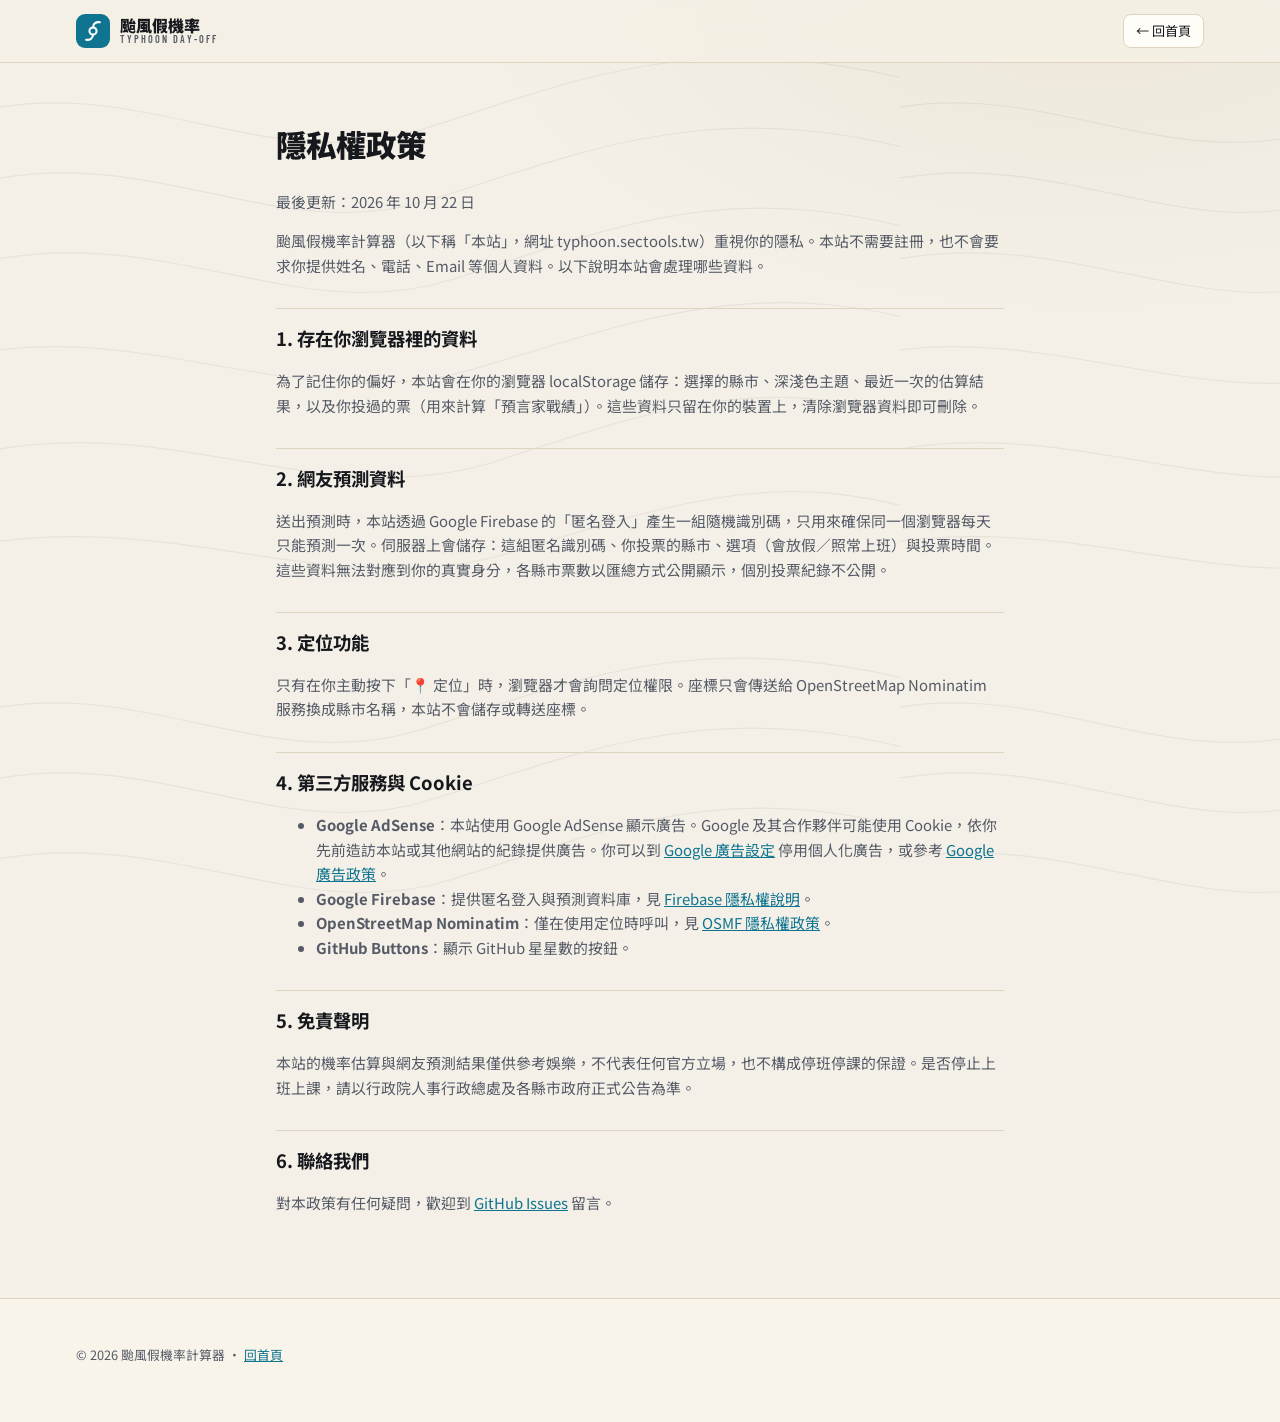
==== commit 81f06379: "Reframe crowd voting as "網友預測" and reduce legal risk - Drop election wording (開票/投票所/LIVE broadcast " ====
--- a/privacy.html
+++ b/privacy.html
@@ -4,7 +4,7 @@
 <meta charset="UTF-8">
 <meta name="viewport" content="width=device-width, initial-scale=1.0">
 <title>隱私權政策｜颱風假機率計算器</title>
-<meta name="description" content="颱風假機率計算器與網友開票所的隱私權政策：我們收集哪些資料、如何使用、第三方服務與 Cookie。">
+<meta name="description" content="颱風假機率計算器與網友預測的隱私權政策：我們收集哪些資料、如何使用、第三方服務與 Cookie。">
 <link rel="canonical" href="https://typhoon.sectools.tw/privacy.html">
 <link rel="icon" href="data:image/svg+xml,<svg xmlns=%22http://www.w3.org/2000/svg%22 viewBox=%220 0 100 100%22><text y=%22.9em%22 font-size=%2290%22>🌀</text></svg>">
 <script>
@@ -37,8 +37,8 @@
   <h2>1. 存在你瀏覽器裡的資料</h2>
   <p>為了記住你的偏好，本站會在你的瀏覽器 localStorage 儲存：選擇的縣市、深淺色主題、最近一次的估算結果，以及你投過的票（用來計算「預言家戰績」）。這些資料只留在你的裝置上，清除瀏覽器資料即可刪除。</p>
 
-  <h2>2. 網友開票所的投票資料</h2>
-  <p>投票時，本站透過 Google Firebase 的「匿名登入」產生一組隨機識別碼，只用來確保同一個瀏覽器每天只能投一票。伺服器上會儲存：這組匿名識別碼、你投票的縣市、選項（會放假／照常上班）與投票時間。這些資料無法對應到你的真實身分，各縣市票數以匯總方式公開顯示，個別投票紀錄不公開。</p>
+  <h2>2. 網友預測資料</h2>
+  <p>送出預測時，本站透過 Google Firebase 的「匿名登入」產生一組隨機識別碼，只用來確保同一個瀏覽器每天只能預測一次。伺服器上會儲存：這組匿名識別碼、你投票的縣市、選項（會放假／照常上班）與投票時間。這些資料無法對應到你的真實身分，各縣市票數以匯總方式公開顯示，個別投票紀錄不公開。</p>
 
   <h2>3. 定位功能</h2>
   <p>只有在你主動按下「📍 定位」時，瀏覽器才會詢問定位權限。座標只會傳送給 OpenStreetMap Nominatim 服務換成縣市名稱，本站不會儲存或轉送座標。</p>
@@ -46,13 +46,13 @@
   <h2>4. 第三方服務與 Cookie</h2>
   <ul>
     <li><b>Google AdSense</b>：本站使用 Google AdSense 顯示廣告。Google 及其合作夥伴可能使用 Cookie，依你先前造訪本站或其他網站的紀錄提供廣告。你可以到 <a href="https://adssettings.google.com/" target="_blank" rel="noopener">Google 廣告設定</a> 停用個人化廣告，或參考 <a href="https://policies.google.com/technologies/ads" target="_blank" rel="noopener">Google 廣告政策</a>。</li>
-    <li><b>Google Firebase</b>：提供匿名登入與投票資料庫，見 <a href="https://firebase.google.com/support/privacy" target="_blank" rel="noopener">Firebase 隱私權說明</a>。</li>
+    <li><b>Google Firebase</b>：提供匿名登入與預測資料庫，見 <a href="https://firebase.google.com/support/privacy" target="_blank" rel="noopener">Firebase 隱私權說明</a>。</li>
     <li><b>OpenStreetMap Nominatim</b>：僅在使用定位時呼叫，見 <a href="https://osmfoundation.org/wiki/Privacy_Policy" target="_blank" rel="noopener">OSMF 隱私權政策</a>。</li>
     <li><b>GitHub Buttons</b>：顯示 GitHub 星星數的按鈕。</li>
   </ul>
 
   <h2>5. 免責聲明</h2>
-  <p>本站的機率估算與網友投票結果僅供參考娛樂，不代表任何官方立場，也不構成停班停課的保證。是否停止上班上課，請以行政院人事行政總處及各縣市政府正式公告為準。</p>
+  <p>本站的機率估算與網友預測結果僅供參考娛樂，不代表任何官方立場，也不構成停班停課的保證。是否停止上班上課，請以行政院人事行政總處及各縣市政府正式公告為準。</p>
 
   <h2>6. 聯絡我們</h2>
   <p>對本政策有任何疑問，歡迎到 <a href="https://github.com/stwater20/typhoon/issues" target="_blank" rel="noopener">GitHub Issues</a> 留言。</p>
--- a/assets/css/style.css
+++ b/assets/css/style.css
@@ -115,14 +115,14 @@
 }
 ::selection { background: var(--accent); color: var(--accent-ink); }
 
-/* LIVE 標籤與脈衝點，看板與 hero 共用 */
+/* 「網友預測」標籤：刻意不用紅色 LIVE 新聞台樣式，避免被誤認為官方即時消息 */
 .live-tag {
   display: inline-flex; align-items: center; gap: 6px; flex-shrink: 0;
-  font-family: var(--font-display); font-weight: 700; font-size: 0.78rem; letter-spacing: 0.14em;
-  background: var(--live); color: #fff; padding: 2px 9px 1px; border-radius: 4px; line-height: 1.5;
+  font-weight: 700; font-size: 0.76rem; letter-spacing: 0.04em;
+  background: var(--accent); color: var(--accent-ink); padding: 2px 9px; border-radius: 4px; line-height: 1.5;
 }
 .pulse {
-  width: 7px; height: 7px; border-radius: 50%; background: #fff;
+  width: 7px; height: 7px; border-radius: 50%; background: var(--accent-ink);
   animation: pulse 1.6s ease-out infinite;
 }
 @keyframes pulse {
@@ -213,10 +213,8 @@
 .radar .eye { fill: var(--radar-2); stroke: var(--cloud); stroke-width: 2; }
 .radar .spin { animation: spin 26s linear infinite reverse; }
 .radar .sweep { animation: spin 5s linear infinite; transform-origin: 200px 200px; }
-.radar .track path { fill: none; stroke: var(--signal); stroke-width: 2; stroke-dasharray: 5 6; }
-.radar .track circle { fill: var(--radar-2); stroke: var(--signal); stroke-width: 2; }
-.radar .track text, .radar .rd-label text { font-family: var(--font-display); font-size: 12px; letter-spacing: 0.08em; fill: #cfe8f5; opacity: 0.75; }
-.radar .rd-label text:last-child { font-size: 11px; }
+.radar .rd-label text { font-family: var(--font-display); font-size: 12px; letter-spacing: 0.08em; fill: #cfe8f5; opacity: 0.75; }
+.radar .rd-label text:last-child { font-family: var(--font-sans); font-size: 11px; letter-spacing: 0.04em; }
 .radar .blips circle { fill: var(--signal); animation: blip 2.4s ease-out infinite; transform-box: fill-box; transform-origin: center; }
 .radar .blips circle:nth-child(2) { animation-delay: 0.6s; }
 .radar .blips circle:nth-child(3) { animation-delay: 1.2s; }
@@ -231,7 +229,7 @@
 }
 .ticker-tag {
   flex-shrink: 0; display: flex; align-items: center; padding: 0 14px;
-  background: var(--live); color: #fff; font-weight: 900; letter-spacing: 0.06em; position: relative; z-index: 1;
+  background: var(--surface-3); color: var(--text); font-weight: 700; font-size: 0.8rem; border-right: 1px solid var(--border); position: relative; z-index: 1;
 }
 .ticker-track { flex: 1; overflow: hidden; mask-image: linear-gradient(90deg, transparent, #000 4%, #000 96%, transparent); -webkit-mask-image: linear-gradient(90deg, transparent, #000 4%, #000 96%, transparent); }
 .ticker-inner { display: flex; width: max-content; animation: ticker 40s linear infinite; padding: 9px 0; }
@@ -444,6 +442,18 @@
 }
 .tile .t-stamp.work { background: var(--faint); }
 @keyframes stampPop { from { transform: scale(2); opacity: 0; } to { transform: scale(1); opacity: 1; } }
+.board-note {
+  margin: 0; padding: 9px 16px; border-top: 1px dashed var(--border); text-align: center;
+  font-size: 0.74rem; color: var(--muted); background: var(--surface-2);
+}
+.board-note a { color: inherit; }
+.notice {
+  margin-bottom: 16px; padding: 12px 16px; border-radius: var(--radius);
+  border: 1px solid color-mix(in srgb, var(--warn) 45%, var(--border));
+  background: color-mix(in srgb, var(--warn) 8%, var(--surface));
+}
+.notice b { display: block; font-size: 0.92rem; color: var(--warn); margin-bottom: 2px; }
+.notice p { margin: 0; font-size: 0.82rem; color: var(--muted); }
 .legend { display: flex; justify-content: center; flex-wrap: wrap; gap: 6px 14px; padding: 12px 16px 16px; font-size: 0.74rem; color: var(--muted); }
 .legend i { display: inline-block; width: 10px; height: 10px; border-radius: 2px; margin-right: 5px; vertical-align: -1px; }
 
@@ -472,14 +482,15 @@
   background: repeating-linear-gradient(-45deg, var(--surface-2) 0 10px, transparent 10px 20px);
 }
 .versus-hidden b { color: var(--text); font-family: var(--font-display); font-size: 1.3rem; }
-.stamp {
-  position: absolute; left: 50%; top: -6px; transform: translateX(-50%) rotate(-12deg); white-space: nowrap;
-  border: 3px double var(--stamp); color: var(--stamp); border-radius: 8px; padding: 2px 12px;
-  font-weight: 900; font-size: 1.2rem; letter-spacing: 0.12em; background: color-mix(in srgb, var(--surface) 75%, transparent);
-  animation: stampIn 0.45s cubic-bezier(.2,1.6,.4,1) both; pointer-events: none;
-}
-.stamp.work { border-color: var(--faint); color: var(--faint); }
-@keyframes stampIn { from { transform: translateX(-50%) rotate(-12deg) scale(2.2); opacity: 0; } to { transform: translateX(-50%) rotate(-12deg) scale(1); opacity: 1; } }
+.official {
+  display: flex; align-items: center; justify-content: space-between; flex-wrap: wrap; gap: 4px 10px;
+  margin-top: 12px; padding: 9px 12px; border-radius: 8px; font-weight: 700; font-size: 0.92rem;
+  border: 1px solid var(--stamp); color: var(--stamp); background: color-mix(in srgb, var(--stamp) 8%, transparent);
+  animation: fadeUp 0.35s ease both;
+}
+.official.work { border-color: var(--border-strong); color: var(--text); background: var(--surface-2); }
+.official small { font-weight: 500; font-size: 0.74rem; color: var(--muted); }
+.official small a { color: inherit; }
 
 .compare { display: grid; grid-template-columns: 1fr 1fr; border: 1px solid var(--border); border-radius: 10px; overflow: hidden; }
 .compare .box { background: var(--surface-2); padding: 10px 14px; }
@@ -505,7 +516,7 @@
 .vote-btn.chosen.yes { border-color: var(--yes); background: var(--yes-soft); }
 .vote-btn.chosen.no { border-color: var(--no); background: var(--no-soft); }
 .vote-btn.chosen::after {
-  content: "已投"; position: absolute; top: 8px; right: 8px; font-size: 0.66rem; font-weight: 900;
+  content: "已選"; position: absolute; top: 8px; right: 8px; font-size: 0.66rem; font-weight: 900;
   color: var(--stamp); border: 2px solid var(--stamp); border-radius: 50%; width: 34px; height: 34px;
   display: grid; place-items: center; transform: rotate(-14deg);
 }
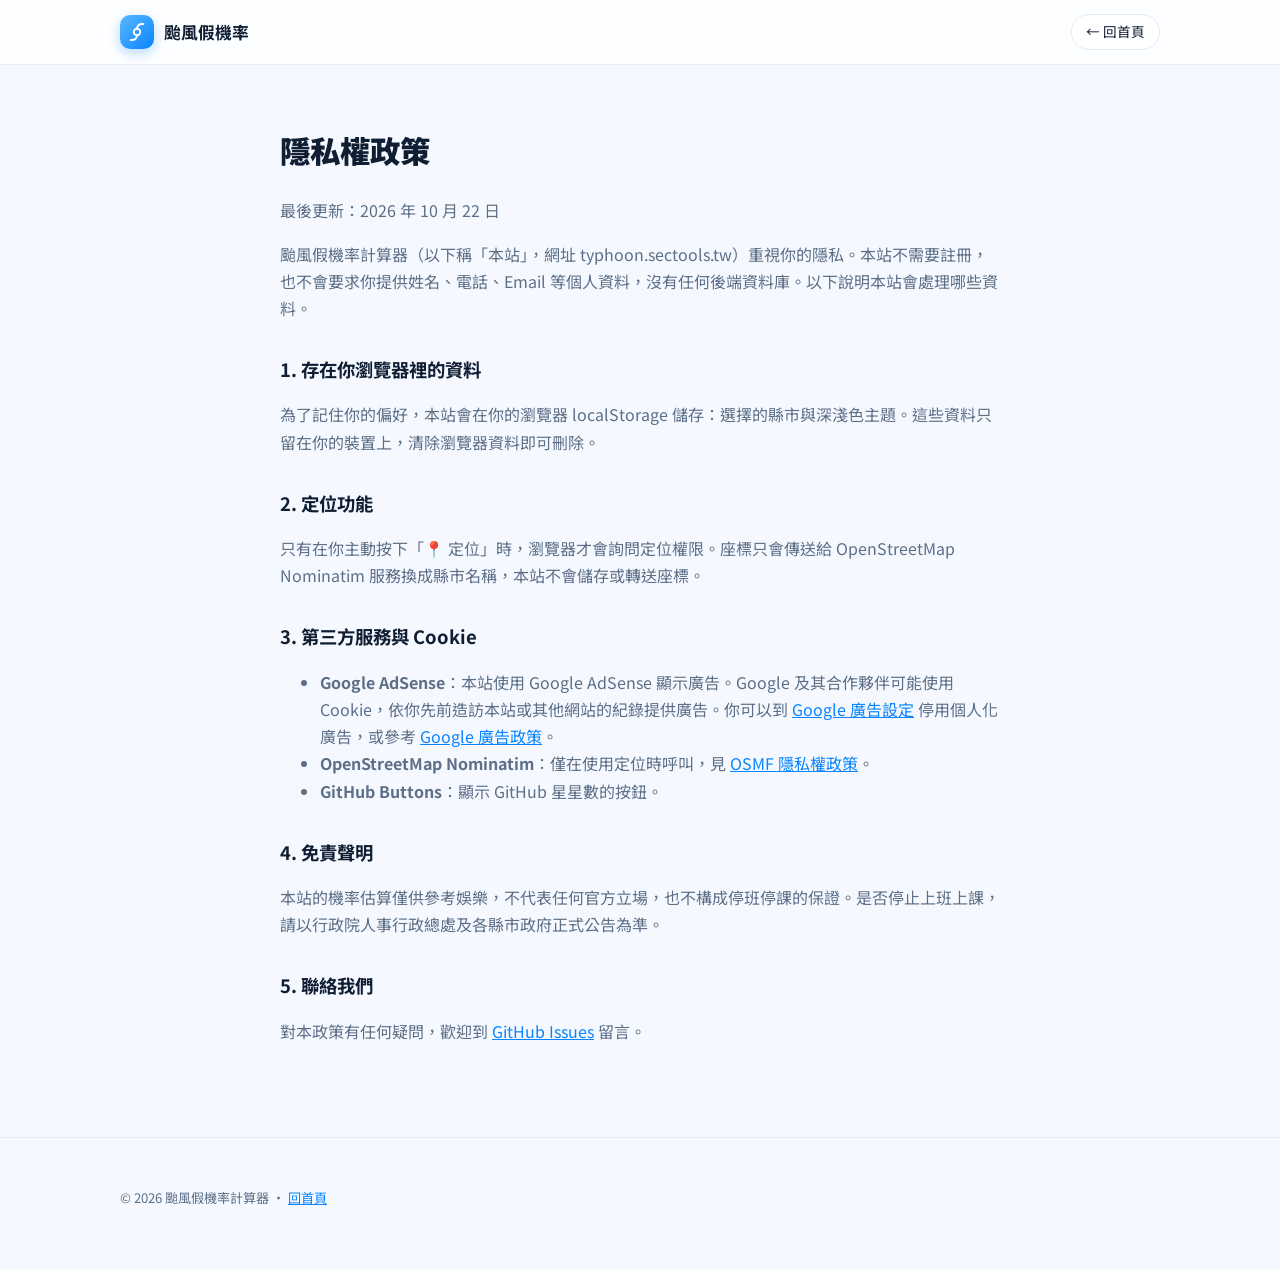
==== commit a7d7433f: "Bright, simpler redesign; drop crowd prediction feature - Remove the 網友預測 feature and its Firebase b" ====
--- a/privacy.html
+++ b/privacy.html
@@ -1,30 +1,28 @@
 <!DOCTYPE html>
-<html lang="zh-Hant" data-theme="dark">
+<html lang="zh-Hant" data-theme="light">
 <head>
 <meta charset="UTF-8">
 <meta name="viewport" content="width=device-width, initial-scale=1.0">
 <title>隱私權政策｜颱風假機率計算器</title>
-<meta name="description" content="颱風假機率計算器與網友預測的隱私權政策：我們收集哪些資料、如何使用、第三方服務與 Cookie。">
+<meta name="description" content="颱風假機率計算器的隱私權政策：我們收集哪些資料、如何使用、第三方服務與 Cookie。">
 <link rel="canonical" href="https://typhoon.sectools.tw/privacy.html">
 <link rel="icon" href="data:image/svg+xml,<svg xmlns=%22http://www.w3.org/2000/svg%22 viewBox=%220 0 100 100%22><text y=%22.9em%22 font-size=%2290%22>🌀</text></svg>">
 <script>
   (function () {
     try {
-      var t = localStorage.getItem('typhoon-theme');
-      if (!t) t = window.matchMedia && window.matchMedia('(prefers-color-scheme: light)').matches ? 'light' : 'dark';
-      document.documentElement.setAttribute('data-theme', t);
+      document.documentElement.setAttribute('data-theme', localStorage.getItem('typhoon-theme') === 'dark' ? 'dark' : 'light');
     } catch (e) {}
   })();
 </script>
 <link rel="preconnect" href="https://fonts.googleapis.com">
 <link rel="preconnect" href="https://fonts.gstatic.com" crossorigin>
-<link rel="stylesheet" href="https://fonts.googleapis.com/css2?family=Barlow+Condensed:wght@500;600;700;800&family=Noto+Sans+TC:wght@400;500;700;900&display=swap">
+<link rel="stylesheet" href="https://fonts.googleapis.com/css2?family=Noto+Sans+TC:wght@400;500;700;900&display=swap">
 <link rel="stylesheet" href="assets/css/style.css">
 </head>
 <body>
 <header class="site-header">
   <div class="container">
-    <a class="brand" href="./"><span class="brand-mark"><svg viewBox="0 0 32 32" aria-hidden="true"><circle cx="16" cy="16" r="5.2" fill="none" stroke="currentColor" stroke-width="3"/><path d="M16 10.8C16 5 20.5 2.6 26 3.2" fill="none" stroke="currentColor" stroke-width="3" stroke-linecap="round"/><path d="M16 21.2c0 5.8-4.5 8.2-10 7.6" fill="none" stroke="currentColor" stroke-width="3" stroke-linecap="round"/></svg></span><span class="brand-text">颱風假機率<small>TYPHOON DAY-OFF</small></span></a>
+    <a class="brand" href="./"><span class="brand-mark"><svg viewBox="0 0 32 32" aria-hidden="true"><circle cx="16" cy="16" r="5.2" fill="none" stroke="currentColor" stroke-width="3"/><path d="M16 10.8C16 5 20.5 2.6 26 3.2" fill="none" stroke="currentColor" stroke-width="3" stroke-linecap="round"/><path d="M16 21.2c0 5.8-4.5 8.2-10 7.6" fill="none" stroke="currentColor" stroke-width="3" stroke-linecap="round"/></svg></span><span class="brand-text">颱風假機率</span></a>
     <div class="header-actions"><a class="icon-btn" href="./" style="text-decoration:none">← 回首頁</a></div>
   </div>
 </header>
@@ -32,29 +30,25 @@
 <main class="prose">
   <h1>隱私權政策</h1>
   <p>最後更新：2026 年 10 月 22 日</p>
-  <p>颱風假機率計算器（以下稱「本站」，網址 typhoon.sectools.tw）重視你的隱私。本站不需要註冊，也不會要求你提供姓名、電話、Email 等個人資料。以下說明本站會處理哪些資料。</p>
+  <p>颱風假機率計算器（以下稱「本站」，網址 typhoon.sectools.tw）重視你的隱私。本站不需要註冊，也不會要求你提供姓名、電話、Email 等個人資料，沒有任何後端資料庫。以下說明本站會處理哪些資料。</p>
 
   <h2>1. 存在你瀏覽器裡的資料</h2>
-  <p>為了記住你的偏好，本站會在你的瀏覽器 localStorage 儲存：選擇的縣市、深淺色主題、最近一次的估算結果，以及你投過的票（用來計算「預言家戰績」）。這些資料只留在你的裝置上，清除瀏覽器資料即可刪除。</p>
+  <p>為了記住你的偏好，本站會在你的瀏覽器 localStorage 儲存：選擇的縣市與深淺色主題。這些資料只留在你的裝置上，清除瀏覽器資料即可刪除。</p>
 
-  <h2>2. 網友預測資料</h2>
-  <p>送出預測時，本站透過 Google Firebase 的「匿名登入」產生一組隨機識別碼，只用來確保同一個瀏覽器每天只能預測一次。伺服器上會儲存：這組匿名識別碼、你投票的縣市、選項（會放假／照常上班）與投票時間。這些資料無法對應到你的真實身分，各縣市票數以匯總方式公開顯示，個別投票紀錄不公開。</p>
-
-  <h2>3. 定位功能</h2>
+  <h2>2. 定位功能</h2>
   <p>只有在你主動按下「📍 定位」時，瀏覽器才會詢問定位權限。座標只會傳送給 OpenStreetMap Nominatim 服務換成縣市名稱，本站不會儲存或轉送座標。</p>
 
-  <h2>4. 第三方服務與 Cookie</h2>
+  <h2>3. 第三方服務與 Cookie</h2>
   <ul>
     <li><b>Google AdSense</b>：本站使用 Google AdSense 顯示廣告。Google 及其合作夥伴可能使用 Cookie，依你先前造訪本站或其他網站的紀錄提供廣告。你可以到 <a href="https://adssettings.google.com/" target="_blank" rel="noopener">Google 廣告設定</a> 停用個人化廣告，或參考 <a href="https://policies.google.com/technologies/ads" target="_blank" rel="noopener">Google 廣告政策</a>。</li>
-    <li><b>Google Firebase</b>：提供匿名登入與預測資料庫，見 <a href="https://firebase.google.com/support/privacy" target="_blank" rel="noopener">Firebase 隱私權說明</a>。</li>
     <li><b>OpenStreetMap Nominatim</b>：僅在使用定位時呼叫，見 <a href="https://osmfoundation.org/wiki/Privacy_Policy" target="_blank" rel="noopener">OSMF 隱私權政策</a>。</li>
     <li><b>GitHub Buttons</b>：顯示 GitHub 星星數的按鈕。</li>
   </ul>
 
-  <h2>5. 免責聲明</h2>
-  <p>本站的機率估算與網友預測結果僅供參考娛樂，不代表任何官方立場，也不構成停班停課的保證。是否停止上班上課，請以行政院人事行政總處及各縣市政府正式公告為準。</p>
+  <h2>4. 免責聲明</h2>
+  <p>本站的機率估算僅供參考娛樂，不代表任何官方立場，也不構成停班停課的保證。是否停止上班上課，請以行政院人事行政總處及各縣市政府正式公告為準。</p>
 
-  <h2>6. 聯絡我們</h2>
+  <h2>5. 聯絡我們</h2>
   <p>對本政策有任何疑問，歡迎到 <a href="https://github.com/stwater20/typhoon/issues" target="_blank" rel="noopener">GitHub Issues</a> 留言。</p>
 </main>
 
--- a/assets/css/style.css
+++ b/assets/css/style.css
@@ -1,605 +1,299 @@
-/* 颱風假機率計算器 — 「颱風夜開票特別報導」視覺
- * 深色：颱風夜的氣象雷達＋選舉開票直播；淺色：隔天早上的報紙。 */
+/* 颱風假機率計算器 — 清爽明亮：天空藍＋白色卡片，預設淺色 */
 
 /* ===== Design tokens ===== */
 :root {
   --font-sans: "Noto Sans TC", "PingFang TC", "Microsoft JhengHei", system-ui, sans-serif;
-  --font-display: "Barlow Condensed", "Noto Sans TC", "PingFang TC", sans-serif;
-
-  --bg: #070b14;
-  --bg-2: #0b1324;
-  --surface: #0e1627;
-  --surface-2: #0a1120;
-  --surface-3: #16223a;
-  --border: #1d2b45;
-  --border-strong: #2c4166;
-  --input-bg: #081020;
-  --text: #eaf1fb;
-  --muted: #93a4bf;
-  --faint: #5f7190;
-  --accent: #22d3ee;
-  --accent-strong: #06b6d4;
-  --accent-ink: #04212a;
-  --accent-soft: rgba(34, 211, 238, 0.13);
-  --signal: #facc15;
-  --live: #ef4444;
-  --warn: #fbbf24;
-  --danger: #f87171;
-  --safe: #4ade80;
-  /* 投票陣營色：刻意避開台灣政黨常用色 */
-  --yes: #a78bfa;
-  --yes-strong: #8b5cf6;
-  --yes-soft: rgba(167, 139, 250, 0.15);
-  --no: #fb923c;
-  --no-strong: #f97316;
-  --no-soft: rgba(251, 146, 60, 0.15);
-  --stamp: #ef4444;
-  --cloud: #e6f4ff;
-  --radar-1: #0d2238;
-  --radar-2: #060c18;
-  --radar-line: rgba(34, 211, 238, 0.22);
-  --land: rgba(74, 222, 128, 0.16);
-  --land-line: rgba(134, 239, 172, 0.7);
-  --shadow: 0 1px 0 rgba(255, 255, 255, 0.04) inset, 0 18px 40px -18px rgba(0, 0, 0, 0.7);
-  --radius: 14px;
-  --radius-sm: 9px;
-  --isobars: url("data:image/svg+xml,%3Csvg xmlns='http://www.w3.org/2000/svg' width='900' height='600' fill='none' stroke='%2322d3ee' stroke-opacity='.07' stroke-width='1.2'%3E%3Cpath d='M-50 120C120 60 260 180 420 130S700 20 950 90'/%3E%3Cpath d='M-50 190C140 130 270 250 430 200S720 90 950 160'/%3E%3Cpath d='M-50 270C150 210 290 330 450 280S730 170 950 240'/%3E%3Cpath d='M-50 360C130 310 300 420 470 370S760 270 950 330'/%3E%3Cpath d='M-50 460C160 400 320 520 500 460S780 370 950 430'/%3E%3Cpath d='M-50 550C170 500 330 610 520 550S800 470 950 520'/%3E%3C/svg%3E");
+
+  --bg: #f5f9ff;
+  --sky-top: #bfe3ff;
+  --sky-mid: #e3f2ff;
+  --surface: #ffffff;
+  --surface-2: #f3f7fc;
+  --border: #e3eaf3;
+  --border-strong: #cdd8e6;
+  --text: #0f1e33;
+  --muted: #5d6f87;
+  --faint: #93a3b8;
+  --primary: #0a84ff;
+  --primary-strong: #006fe0;
+  --primary-soft: #e6f2ff;
+  --on-primary: #ffffff;
+  --good: #16a34a;
+  --mid: #f59e0b;
+  --low: #94a3b8;
+  --cloud: #ffffff;
+  --shadow-sm: 0 1px 2px rgba(15, 30, 51, 0.05);
+  --shadow: 0 2px 6px rgba(15, 30, 51, 0.04), 0 12px 32px rgba(15, 30, 51, 0.07);
+  --radius: 20px;
+  --radius-sm: 12px;
+  color-scheme: light;
+}
+:root[data-theme="dark"] {
+  --bg: #0b1220;
+  --sky-top: #13294a;
+  --sky-mid: #0f1d33;
+  --surface: #121c2e;
+  --surface-2: #17233a;
+  --border: #22314b;
+  --border-strong: #2f4366;
+  --text: #e8eef7;
+  --muted: #9aabc3;
+  --faint: #66788f;
+  --primary: #4da3ff;
+  --primary-strong: #2f8cf5;
+  --primary-soft: rgba(77, 163, 255, 0.14);
+  --on-primary: #06121f;
+  --good: #4ade80;
+  --mid: #fbbf24;
+  --low: #64748b;
+  --cloud: rgba(255, 255, 255, 0.08);
+  --shadow-sm: none;
+  --shadow: 0 12px 32px rgba(0, 0, 0, 0.35);
   color-scheme: dark;
-}
-:root[data-theme="light"] {
-  --bg: #f4f0e7;
-  --bg-2: #ece6d8;
-  --surface: #fffdf8;
-  --surface-2: #f8f4ea;
-  --surface-3: #eee7d7;
-  --border: #ddd3bf;
-  --border-strong: #c3b69b;
-  --input-bg: #fbf8f1;
-  --text: #16181d;
-  --muted: #555a66;
-  --faint: #8a8d96;
-  --accent: #0e7490;
-  --accent-strong: #155e75;
-  --accent-ink: #ffffff;
-  --accent-soft: rgba(14, 116, 144, 0.1);
-  --signal: #b45309;
-  --live: #c81e1e;
-  --warn: #b45309;
-  --danger: #c81e1e;
-  --safe: #15803d;
-  --yes: #6d28d9;
-  --yes-strong: #5b21b6;
-  --yes-soft: rgba(109, 40, 217, 0.09);
-  --no: #c2410c;
-  --no-strong: #9a3412;
-  --no-soft: rgba(194, 65, 12, 0.09);
-  --stamp: #c81e1e;
-  --cloud: #ffffff;
-  --radar-1: #12304a;
-  --radar-2: #0a1a2c;
-  --radar-line: rgba(103, 232, 249, 0.25);
-  --shadow: 0 1px 0 rgba(255, 255, 255, 0.8) inset, 0 14px 30px -20px rgba(60, 45, 20, 0.45);
-  --isobars: url("data:image/svg+xml,%3Csvg xmlns='http://www.w3.org/2000/svg' width='900' height='600' fill='none' stroke='%2316181d' stroke-opacity='.06' stroke-width='1.2'%3E%3Cpath d='M-50 120C120 60 260 180 420 130S700 20 950 90'/%3E%3Cpath d='M-50 190C140 130 270 250 430 200S720 90 950 160'/%3E%3Cpath d='M-50 270C150 210 290 330 450 280S730 170 950 240'/%3E%3Cpath d='M-50 360C130 310 300 420 470 370S760 270 950 330'/%3E%3Cpath d='M-50 460C160 400 320 520 500 460S780 370 950 430'/%3E%3Cpath d='M-50 550C170 500 330 610 520 550S800 470 950 520'/%3E%3C/svg%3E");
-  color-scheme: light;
 }
 
 /* ===== Base ===== */
 *, *::before, *::after { box-sizing: border-box; }
 [hidden] { display: none !important; }
-html { scroll-behavior: smooth; scroll-padding-top: 72px; }
+html { scroll-behavior: smooth; scroll-padding-top: 76px; }
 body {
   margin: 0;
   min-height: 100vh;
-  background-color: var(--bg);
-  background-image: var(--isobars), radial-gradient(900px 520px at 85% -5%, var(--bg-2), transparent 70%);
-  background-size: 900px 600px, auto;
-  background-attachment: fixed;
+  background: var(--bg);
   font-family: var(--font-sans);
   color: var(--text);
-  line-height: 1.65;
+  line-height: 1.7;
   -webkit-font-smoothing: antialiased;
-  text-rendering: optimizeLegibility;
-}
-a { color: var(--accent); }
+}
+a { color: var(--primary); }
 .num { font-variant-numeric: tabular-nums; }
-.container { width: 100%; max-width: 1160px; margin: 0 auto; padding: 0 16px; }
+.container { width: 100%; max-width: 1080px; margin: 0 auto; padding: 0 20px; }
 .sr-only {
   position: absolute; width: 1px; height: 1px; padding: 0; margin: -1px;
   overflow: hidden; clip: rect(0, 0, 0, 0); white-space: nowrap; border: 0;
 }
 a:focus-visible, button:focus-visible, select:focus-visible,
 input:focus-visible, summary:focus-visible {
-  outline: 2px solid var(--accent);
+  outline: 3px solid color-mix(in srgb, var(--primary) 45%, transparent);
   outline-offset: 2px;
-  border-radius: 6px;
-}
-::selection { background: var(--accent); color: var(--accent-ink); }
-
-/* 「網友預測」標籤：刻意不用紅色 LIVE 新聞台樣式，避免被誤認為官方即時消息 */
-.live-tag {
-  display: inline-flex; align-items: center; gap: 6px; flex-shrink: 0;
-  font-weight: 700; font-size: 0.76rem; letter-spacing: 0.04em;
-  background: var(--accent); color: var(--accent-ink); padding: 2px 9px; border-radius: 4px; line-height: 1.5;
-}
-.pulse {
-  width: 7px; height: 7px; border-radius: 50%; background: var(--accent-ink);
-  animation: pulse 1.6s ease-out infinite;
-}
-@keyframes pulse {
-  0% { box-shadow: 0 0 0 0 rgba(255, 255, 255, 0.7); }
-  70% { box-shadow: 0 0 0 7px rgba(255, 255, 255, 0); }
-  100% { box-shadow: 0 0 0 0 rgba(255, 255, 255, 0); }
+  border-radius: 8px;
 }
 
 /* ===== Header ===== */
 .site-header {
   position: sticky; top: 0; z-index: 50;
-  backdrop-filter: saturate(160%) blur(14px);
-  -webkit-backdrop-filter: saturate(160%) blur(14px);
-  background: color-mix(in srgb, var(--bg) 80%, transparent);
-  border-bottom: 1px solid var(--border);
-}
-.site-header .container { display: flex; align-items: center; gap: 16px; height: 62px; }
-.brand { display: flex; align-items: center; gap: 10px; color: var(--text); text-decoration: none; white-space: nowrap; }
+  background: color-mix(in srgb, var(--surface) 82%, transparent);
+  backdrop-filter: saturate(180%) blur(16px);
+  -webkit-backdrop-filter: saturate(180%) blur(16px);
+  border-bottom: 1px solid color-mix(in srgb, var(--border) 70%, transparent);
+}
+.site-header .container { display: flex; align-items: center; gap: 20px; height: 64px; }
+.brand { display: flex; align-items: center; gap: 10px; color: var(--text); text-decoration: none; font-weight: 700; font-size: 1.05rem; }
 .brand-mark {
-  width: 34px; height: 34px; border-radius: 9px; display: grid; place-items: center;
-  background: var(--accent); color: var(--accent-ink); flex-shrink: 0;
-}
-.brand-mark svg { width: 22px; height: 22px; }
-.brand-text { display: flex; flex-direction: column; font-weight: 900; font-size: 1rem; line-height: 1.1; }
-.brand-text small { font-family: var(--font-display); font-weight: 600; font-size: 0.64rem; letter-spacing: 0.2em; color: var(--muted); }
-.nav { display: flex; gap: 2px; margin-left: 12px; }
-.nav a {
-  color: var(--muted); text-decoration: none; font-size: 0.88rem; font-weight: 500;
-  padding: 6px 12px; border-radius: 6px;
-}
-.nav a:hover { color: var(--text); background: var(--surface-3); }
+  width: 34px; height: 34px; border-radius: 10px; display: grid; place-items: center; flex-shrink: 0;
+  background: linear-gradient(135deg, #5ab8ff, var(--primary)); color: #fff;
+  box-shadow: 0 4px 12px color-mix(in srgb, var(--primary) 30%, transparent);
+}
+.brand-mark svg { width: 20px; height: 20px; }
+.nav { display: flex; gap: 4px; }
+.nav a { color: var(--muted); text-decoration: none; font-size: 0.92rem; padding: 6px 12px; border-radius: 999px; }
+.nav a:hover { color: var(--text); background: var(--surface-2); }
 .header-actions { margin-left: auto; display: flex; align-items: center; gap: 10px; }
 .gh-star { display: flex; align-items: center; min-height: 28px; }
 .icon-btn {
   border: 1px solid var(--border); background: var(--surface); color: var(--text);
-  border-radius: 8px; height: 34px; padding: 0 12px; font-size: 0.82rem; font-family: inherit;
+  border-radius: 999px; height: 36px; padding: 0 14px; font-size: 0.85rem; font-family: inherit;
   cursor: pointer; display: inline-flex; align-items: center; gap: 6px; white-space: nowrap;
 }
-.icon-btn:hover { border-color: var(--border-strong); }
-@media (max-width: 760px) {
-  .nav, .gh-star { display: none; }
-}
-
-/* ===== Hero ===== */
-.hero { padding: 44px 0 36px; overflow: hidden; }
-.hero-grid { display: grid; grid-template-columns: 1fr; gap: 28px; align-items: center; }
-@media (min-width: 900px) { .hero-grid { grid-template-columns: minmax(0, 1.1fr) minmax(0, 0.9fr); gap: 40px; } }
-.hero-copy { min-width: 0; }
-.kicker {
-  display: flex; width: fit-content; align-items: center; gap: 10px; max-width: 100%;
-  padding: 5px 12px 5px 5px; border-radius: 6px; font-size: 0.82rem; font-weight: 500;
-  background: var(--surface); border: 1px solid var(--border); color: var(--text); text-decoration: none;
-}
-.kicker:hover { border-color: var(--border-strong); }
-.kicker > span:last-child { min-width: 0; overflow: hidden; text-overflow: ellipsis; white-space: nowrap; }
+.icon-btn:hover { background: var(--surface-2); }
+@media (max-width: 720px) { .nav, .gh-star { display: none; } }
+
+/* ===== Hero：天空＋雲 ===== */
+.hero {
+  position: relative; overflow: hidden; padding: 56px 0 40px; text-align: center;
+  background: linear-gradient(180deg, var(--sky-top) 0%, var(--sky-mid) 55%, var(--bg) 100%);
+}
+.sky { position: absolute; inset: 0; pointer-events: none; }
+.cloud {
+  position: absolute; display: block; width: 180px; height: 56px; border-radius: 999px;
+  background: var(--cloud); animation: drift 40s ease-in-out infinite alternate;
+}
+.cloud::before, .cloud::after { content: ""; position: absolute; background: inherit; border-radius: 50%; }
+.cloud::before { width: 84px; height: 84px; left: 28px; top: -42px; }
+.cloud::after { width: 64px; height: 64px; right: 30px; top: -30px; }
+.cloud.c1 { top: 70px; left: -30px; opacity: 0.9; }
+.cloud.c2 { top: 150px; right: -50px; transform: scale(1.4); opacity: 0.75; animation-duration: 55s; }
+.cloud.c3 { bottom: 40px; left: 12%; transform: scale(0.7); opacity: 0.6; animation-duration: 48s; }
+@keyframes drift { to { translate: 60px 0; } }
+.hero-inner { position: relative; max-width: 720px; }
+.pill {
+  display: inline-flex; align-items: center; gap: 8px; padding: 6px 14px; border-radius: 999px;
+  background: color-mix(in srgb, var(--surface) 80%, transparent); color: var(--muted);
+  font-size: 0.85rem; box-shadow: var(--shadow-sm);
+}
+.pill .dot { width: 8px; height: 8px; border-radius: 50%; background: var(--primary); }
 .hero h1 {
-  font-size: clamp(2.6rem, 9vw, 4.6rem); font-weight: 900; line-height: 1.08;
-  letter-spacing: -0.01em; margin: 22px 0 18px;
-}
-.hero h1 em {
-  font-style: normal; color: var(--accent);
-  background: linear-gradient(transparent 62%, var(--accent-soft) 62%);
-}
-.hero .lead { color: var(--muted); margin: 0; max-width: 540px; font-size: 1rem; }
-.hero-ctas { display: flex; flex-wrap: wrap; gap: 10px; margin-top: 26px; }
-.official-link { display: inline-block; margin-top: 14px; font-size: 0.82rem; color: var(--muted); text-decoration: underline; text-underline-offset: 3px; text-decoration-color: var(--border-strong); }
-.official-link:hover { color: var(--text); }
-.hero-stats { display: flex; margin: 28px 0 0; padding: 0; border-top: 1px solid var(--border); max-width: 460px; }
-.hero-stats div { flex: 1; padding: 12px 0 0; }
-.hero-stats div + div { padding-left: 18px; border-left: 1px solid var(--border); margin-left: 18px; }
-.hero-stats dt { font-size: 0.74rem; color: var(--muted); }
-.hero-stats dd { margin: 0; font-family: var(--font-display); font-size: 2.1rem; font-weight: 700; line-height: 1.1; }
-.hero-stats dd small { font-family: var(--font-sans); font-size: 0.8rem; font-weight: 500; margin-left: 3px; color: var(--muted); }
-
-.hero-visual { position: relative; max-width: 440px; width: 100%; margin: 0 auto; }
-.hero-visual::before {
-  content: ""; position: absolute; inset: 8%; border-radius: 50%;
-  background: var(--accent); filter: blur(70px); opacity: 0.18;
-}
-@media (max-width: 899px) { .hero-visual { max-width: 300px; order: -1; } .hero { padding-top: 24px; } }
-.radar { position: relative; width: 100%; height: auto; display: block; }
-.radar .rd-grid { fill: none; stroke: var(--radar-line); stroke-width: 1; }
-.radar .rd-grid .rd-lat { stroke-dasharray: 2 6; opacity: 0.7; }
-.radar .rd-rim { fill: none; stroke: var(--radar-line); stroke-width: 2; }
-.radar .taiwan { fill: var(--land); stroke: var(--land-line); stroke-width: 1.6; stroke-linejoin: round; }
-.radar .bands path { fill: none; stroke: var(--cloud); stroke-width: 13; stroke-linecap: round; opacity: 0.55; }
-.radar .bands.thin path { stroke-width: 3; opacity: 0.4; }
-.radar .eye { fill: var(--radar-2); stroke: var(--cloud); stroke-width: 2; }
-.radar .spin { animation: spin 26s linear infinite reverse; }
-.radar .sweep { animation: spin 5s linear infinite; transform-origin: 200px 200px; }
-.radar .rd-label text { font-family: var(--font-display); font-size: 12px; letter-spacing: 0.08em; fill: #cfe8f5; opacity: 0.75; }
-.radar .rd-label text:last-child { font-family: var(--font-sans); font-size: 11px; letter-spacing: 0.04em; }
-.radar .blips circle { fill: var(--signal); animation: blip 2.4s ease-out infinite; transform-box: fill-box; transform-origin: center; }
-.radar .blips circle:nth-child(2) { animation-delay: 0.6s; }
-.radar .blips circle:nth-child(3) { animation-delay: 1.2s; }
-.radar .blips circle:nth-child(4) { animation-delay: 1.8s; }
-@keyframes spin { to { transform: rotate(360deg); } }
-@keyframes blip { 0% { opacity: 1; transform: scale(1); } 60% { opacity: 0.15; transform: scale(2.2); } 100% { opacity: 1; transform: scale(1); } }
-
-/* ===== 開票快訊跑馬燈 ===== */
-.ticker {
-  display: flex; align-items: stretch; border-top: 1px solid var(--border); border-bottom: 1px solid var(--border);
-  background: var(--surface-2); overflow: hidden; font-size: 0.88rem;
-}
-.ticker-tag {
-  flex-shrink: 0; display: flex; align-items: center; padding: 0 14px;
-  background: var(--surface-3); color: var(--text); font-weight: 700; font-size: 0.8rem; border-right: 1px solid var(--border); position: relative; z-index: 1;
-}
-.ticker-track { flex: 1; overflow: hidden; mask-image: linear-gradient(90deg, transparent, #000 4%, #000 96%, transparent); -webkit-mask-image: linear-gradient(90deg, transparent, #000 4%, #000 96%, transparent); }
-.ticker-inner { display: flex; width: max-content; animation: ticker 40s linear infinite; padding: 9px 0; }
-.ticker-inner > span { white-space: nowrap; padding-right: 8px; }
-.ticker-inner b { font-family: var(--font-display); font-size: 1.05rem; font-weight: 700; margin: 0 2px; }
-.ticker-inner .ty { color: var(--yes); }
-.ticker-inner .tn { color: var(--no); }
-.ticker-inner .sep { color: var(--faint); margin: 0 12px; }
-.ticker:hover .ticker-inner { animation-play-state: paused; }
-@keyframes ticker { to { transform: translateX(-50%); } }
+  font-size: clamp(2.2rem, 7vw, 3.6rem); font-weight: 900; line-height: 1.2;
+  letter-spacing: 0.01em; margin: 20px 0 14px;
+}
+.hero h1 .hl { color: var(--primary); }
+.hero .lead { color: var(--muted); margin: 0 auto; max-width: 560px; font-size: 1.05rem; }
+.hero-card {
+  max-width: 460px; margin: 32px auto 0; padding: 22px; text-align: left;
+  background: var(--surface); border-radius: 24px; box-shadow: var(--shadow);
+}
+.hc-row { display: flex; justify-content: space-between; align-items: flex-end; gap: 16px; padding-bottom: 18px; border-bottom: 1px solid var(--border); }
+.hc-label { font-size: 0.82rem; color: var(--muted); }
+.hc-county { font-size: 1.6rem; font-weight: 700; line-height: 1.3; }
+.hc-right { text-align: right; }
+.hc-num { font-size: 2.6rem; font-weight: 900; line-height: 1.05; color: var(--primary); }
+.hc-actions { display: grid; grid-template-columns: 1fr 1fr; gap: 10px; margin-top: 18px; }
 
 /* ===== Buttons ===== */
 .btn {
-  display: inline-flex; align-items: center; justify-content: center; gap: 8px;
-  border: 1px solid transparent; border-radius: 10px; padding: 13px 22px;
-  font-family: inherit; font-size: 0.98rem; font-weight: 700; cursor: pointer; text-decoration: none;
-  transition: transform 0.12s ease, box-shadow 0.2s ease, background 0.2s ease, border-color 0.2s ease;
-}
-.btn:active { transform: translateY(1px); }
-.btn-primary { background: var(--accent); color: var(--accent-ink); box-shadow: 0 10px 26px -10px var(--accent); }
-.btn-primary:hover { background: var(--accent-strong); }
-.btn-ghost { background: var(--surface); color: var(--text); border-color: var(--border); }
-.btn-ghost:hover { border-color: var(--border-strong); }
+  display: inline-flex; align-items: center; justify-content: center; gap: 6px;
+  border: 0; border-radius: 14px; padding: 13px 20px; min-height: 48px;
+  font-family: inherit; font-size: 1rem; font-weight: 700; cursor: pointer; text-decoration: none;
+  transition: background 0.15s ease, transform 0.1s ease;
+}
+.btn:active { transform: scale(0.98); }
+.btn-primary { background: var(--primary); color: var(--on-primary); }
+.btn-primary:hover { background: var(--primary-strong); }
+.btn-soft { background: var(--primary-soft); color: var(--primary); }
+.btn-soft:hover { background: color-mix(in srgb, var(--primary) 18%, transparent); }
 .btn-block { width: 100%; }
 
 /* ===== Sections ===== */
-.section { padding: 44px 0 20px; }
-.section-head { display: flex; align-items: flex-start; gap: 16px; margin-bottom: 22px; }
-.sec-num {
-  font-family: var(--font-display); font-weight: 800; font-size: 3.4rem; line-height: 0.9;
-  color: transparent; -webkit-text-stroke: 1.5px var(--border-strong); flex-shrink: 0; margin-top: 2px;
-}
-.section-head h2 { margin: 2px 0 0; font-size: clamp(1.4rem, 3.4vw, 1.8rem); font-weight: 900; line-height: 1.3; }
-.section-head p { margin: 4px 0 0; color: var(--muted); font-size: 0.9rem; }
-.eyebrow { font-family: var(--font-display); font-size: 0.8rem; letter-spacing: 0.16em; color: var(--accent); font-weight: 700; }
+.section { padding: 40px 0 16px; }
+.section-head { margin-bottom: 22px; }
+.section-head h2 { margin: 0; font-size: clamp(1.5rem, 4vw, 1.9rem); font-weight: 900; }
+.section-head p { margin: 6px 0 0; color: var(--muted); }
 
 .card {
-  background: var(--surface); border: 1px solid var(--border);
-  border-radius: var(--radius); padding: 20px; box-shadow: var(--shadow);
-}
-.card + .card { margin-top: 14px; }
-.card-title { display: flex; align-items: center; gap: 10px; font-weight: 700; font-size: 1rem; margin: 0 0 16px; }
+  background: var(--surface); border-radius: var(--radius); padding: 24px;
+  box-shadow: var(--shadow); border: 1px solid color-mix(in srgb, var(--border) 60%, transparent);
+}
+.card + .card { margin-top: 16px; }
+.card-title { display: flex; align-items: center; gap: 10px; font-weight: 700; font-size: 1.05rem; margin: 0 0 18px; }
 .step-num {
-  width: 26px; height: 26px; border-radius: 6px; flex-shrink: 0;
-  background: var(--accent-soft); color: var(--accent);
-  display: grid; place-items: center; font-family: var(--font-display); font-size: 0.95rem; font-weight: 700;
+  width: 28px; height: 28px; border-radius: 50%; flex-shrink: 0;
+  background: var(--primary-soft); color: var(--primary);
+  display: grid; place-items: center; font-size: 0.9rem; font-weight: 700;
 }
 
 /* ===== Calculator ===== */
 .calc-grid { display: grid; grid-template-columns: 1fr; gap: 16px; align-items: start; }
-@media (min-width: 960px) {
-  .calc-grid { grid-template-columns: minmax(0, 1.05fr) minmax(0, 1fr); }
-  .result-col { position: sticky; top: 80px; }
-}
-.field { margin-top: 14px; }
+@media (min-width: 920px) {
+  .calc-grid { grid-template-columns: minmax(0, 1.1fr) minmax(0, 1fr); gap: 24px; }
+  .result-col { position: sticky; top: 84px; }
+}
+.field { margin-top: 16px; }
 .field:first-of-type { margin-top: 0; }
 .field-row { display: grid; grid-template-columns: 1fr 1fr; gap: 12px; }
-.field-row .field { margin-top: 14px; }
+.field-row .field { margin-top: 16px; }
 @media (max-width: 420px) { .field-row { grid-template-columns: 1fr; } }
-label, .label { display: block; font-size: 0.84rem; font-weight: 500; margin: 0 0 6px; color: var(--muted); }
+label { display: block; font-size: 0.88rem; font-weight: 500; margin: 0 0 6px; color: var(--muted); }
 select, input[type="date"], input[type="number"] {
-  width: 100%; padding: 10px 12px; border-radius: var(--radius-sm);
-  border: 1px solid var(--border); background: var(--input-bg); color: var(--text);
-  font-size: 0.95rem; font-family: inherit; appearance: none; -webkit-appearance: none;
-  min-height: 46px; transition: border-color 0.15s ease, box-shadow 0.15s ease;
-}
-select:hover, input:hover { border-color: var(--border-strong); }
-select:focus, input:focus { border-color: var(--accent); box-shadow: 0 0 0 3px var(--accent-soft); outline: none; }
+  width: 100%; padding: 11px 14px; min-height: 48px; border-radius: var(--radius-sm);
+  border: 1px solid var(--border); background: var(--surface-2); color: var(--text);
+  font-size: 1rem; font-family: inherit; appearance: none; -webkit-appearance: none;
+  transition: border-color 0.15s ease, box-shadow 0.15s ease, background 0.15s ease;
+}
+select:focus, input:focus { border-color: var(--primary); background: var(--surface); box-shadow: 0 0 0 4px var(--primary-soft); outline: none; }
 select {
-  background-image: url("data:image/svg+xml;utf8,<svg xmlns='http://www.w3.org/2000/svg' width='14' height='9' viewBox='0 0 14 9'><path d='M1 1l6 6 6-6' stroke='%2393a4bf' stroke-width='1.6' fill='none' stroke-linecap='round' stroke-linejoin='round'/></svg>");
-  background-repeat: no-repeat; background-position: right 12px center; padding-right: 34px;
-}
-.hint { font-size: 0.74rem; color: var(--faint); margin: 5px 0 0; line-height: 1.5; }
+  background-image: url("data:image/svg+xml;utf8,<svg xmlns='http://www.w3.org/2000/svg' width='14' height='9' viewBox='0 0 14 9'><path d='M1 1l6 6 6-6' stroke='%235d6f87' stroke-width='1.8' fill='none' stroke-linecap='round' stroke-linejoin='round'/></svg>");
+  background-repeat: no-repeat; background-position: right 14px center; padding-right: 38px;
+}
+.hint { font-size: 0.78rem; color: var(--faint); margin: 6px 0 0; line-height: 1.55; }
 .locate-row { display: flex; gap: 8px; }
 .locate-row select { flex: 1; }
 .locate-btn {
-  flex-shrink: 0; border: 1px solid var(--border); background: var(--surface-2); color: var(--text);
-  border-radius: var(--radius-sm); padding: 0 14px; font-size: 0.86rem; cursor: pointer; white-space: nowrap;
-  min-height: 46px; font-family: inherit;
-}
-.locate-btn:hover { border-color: var(--accent); }
+  flex-shrink: 0; border: 0; background: var(--primary-soft); color: var(--primary); font-weight: 700;
+  border-radius: var(--radius-sm); padding: 0 16px; min-height: 48px; font-size: 0.92rem; font-family: inherit; cursor: pointer;
+}
 .locate-btn:disabled { opacity: 0.6; cursor: wait; }
-.status-line { font-size: 0.74rem; color: var(--muted); margin: 6px 0 0; min-height: 1.1em; }
+.status-line { font-size: 0.8rem; color: var(--muted); margin: 6px 0 0; }
 .status-line:empty { display: none; }
-.county-badge {
-  margin-top: 10px; background: var(--surface-2); border-left: 3px solid var(--accent);
-  border-radius: 4px; padding: 8px 12px; font-size: 0.8rem; color: var(--muted);
-}
-.county-badge b { color: var(--text); font-family: var(--font-display); font-size: 1.05rem; }
+.county-badge { margin-top: 10px; font-size: 0.85rem; color: var(--muted); }
+.county-badge b { color: var(--primary); }
 .checkbox-row {
-  display: flex; align-items: flex-start; gap: 10px; margin-top: 14px;
-  background: var(--surface-2); border: 1px solid var(--border);
-  border-radius: var(--radius-sm); padding: 11px 12px;
-}
-.checkbox-row input { width: 18px; height: 18px; margin-top: 3px; flex-shrink: 0; accent-color: var(--accent); }
-.checkbox-row label { margin: 0; font-size: 0.87rem; color: var(--text); }
-.calc-submit { margin-top: 14px; padding: 16px; font-size: 1.02rem; }
-
-.result-card { position: relative; overflow: hidden; }
-.result-card::before {
-  content: ""; position: absolute; inset: 0 0 auto; height: 3px;
-  background: linear-gradient(90deg, var(--accent), var(--yes), var(--no));
-}
+  display: flex; align-items: flex-start; gap: 10px; margin-top: 16px;
+  background: var(--surface-2); border-radius: var(--radius-sm); padding: 12px 14px;
+}
+.checkbox-row input { width: 20px; height: 20px; margin-top: 3px; flex-shrink: 0; accent-color: var(--primary); }
+.checkbox-row label { margin: 0; font-size: 0.92rem; color: var(--text); }
+.calc-submit { margin-top: 16px; min-height: 56px; font-size: 1.08rem; border-radius: 16px; }
+
 .result-empty { text-align: center; padding: 40px 12px; color: var(--muted); }
-.result-empty .big { width: 56px; height: 56px; margin: 0 auto 12px; color: var(--border-strong); animation: spin 14s linear infinite; }
-.result-empty .big svg { width: 100%; height: 100%; }
+.result-empty .big { font-size: 3rem; line-height: 1; margin-bottom: 12px; }
 .result-body { display: none; }
 .result-card.show .result-empty { display: none; }
 .result-card.show .result-body { display: block; animation: fadeUp 0.35s ease; }
 @keyframes fadeUp { from { opacity: 0; transform: translateY(6px); } to { opacity: 1; transform: none; } }
-.gauge { position: relative; width: 210px; height: 210px; margin: 6px auto 8px; }
+.gauge { position: relative; width: 200px; height: 200px; margin: 4px auto 8px; }
 .gauge svg { width: 100%; height: 100%; transform: rotate(-90deg); }
-.gauge .track { stroke: var(--surface-3); }
-.gauge .ticks { stroke: var(--border-strong); }
+.gauge .track { stroke: var(--surface-2); }
 .gauge .value { transition: stroke-dashoffset 1s cubic-bezier(.2,.8,.2,1), stroke 0.3s; }
 .gauge-label { position: absolute; inset: 0; display: grid; place-items: center; text-align: center; }
-.gauge-label .pct { font-family: var(--font-display); font-size: 4rem; font-weight: 800; line-height: 1; letter-spacing: -0.01em; }
-.gauge-label small { display: block; font-size: 0.72rem; color: var(--muted); margin-top: 2px; }
-.msg-top { text-align: center; font-weight: 700; margin: 8px 0 2px; }
-.msg-bottom { text-align: center; color: var(--muted); font-size: 0.9rem; margin: 0; }
+.gauge-label .pct { font-size: 3.4rem; font-weight: 900; line-height: 1; font-variant-numeric: tabular-nums; }
+.gauge-label small { display: block; font-size: 0.78rem; color: var(--muted); margin-top: 4px; }
+.msg-top { text-align: center; font-weight: 700; font-size: 1.05rem; margin: 4px 0 4px; }
+.msg-bottom { text-align: center; color: var(--muted); margin: 0; }
 .holiday-note {
-  display: none; text-align: center; color: var(--warn); font-size: 0.86rem;
-  margin-top: 10px; padding: 8px; border-radius: var(--radius-sm); background: var(--surface-2);
+  display: none; text-align: center; color: var(--mid); font-size: 0.9rem; font-weight: 500;
+  margin-top: 12px; padding: 10px; border-radius: var(--radius-sm); background: color-mix(in srgb, var(--mid) 10%, transparent);
 }
 .holiday-note.show { display: block; }
-.checklist { display: flex; flex-direction: column; margin-top: 18px; border-top: 1px solid var(--border); }
+.checklist { display: flex; flex-direction: column; gap: 8px; margin-top: 20px; }
 .check-item {
-  display: flex; align-items: center; gap: 10px; font-size: 0.86rem;
-  border-bottom: 1px solid var(--border); padding: 10px 2px;
-}
-.check-item .dot { width: 20px; height: 20px; border-radius: 5px; display: grid; place-items: center; font-size: 0.7rem; font-weight: 700; flex-shrink: 0; }
-.dot.yes { background: var(--safe); color: #04210f; }
-.dot.no { background: var(--surface-3); color: var(--muted); }
-.hist-line { margin: 14px 0 0; font-size: 0.78rem; color: var(--muted); }
-.result-cta {
-  margin-top: 16px; padding: 14px 16px; border-radius: 10px;
-  background: var(--surface-2); border: 1px dashed var(--border-strong);
-  display: flex; align-items: center; gap: 12px; justify-content: space-between;
-}
-.result-cta p { margin: 0; font-size: 0.86rem; }
-.result-cta .btn { padding: 9px 14px; font-size: 0.86rem; flex-shrink: 0; }
-
-/* ===== Vote / 開票所 ===== */
-.vote-shell { display: grid; grid-template-columns: 1fr; gap: 16px; }
-@media (min-width: 960px) { .vote-shell { grid-template-columns: minmax(0, 1fr) minmax(0, 1.05fr); } }
-/* 手機上把投票面板放最前面，不用滑過整張看板才能投 */
-@media (max-width: 959px) { .vote-shell > .vote-side:last-child { order: -1; } }
-.vote-toolbar {
-  display: flex; flex-wrap: wrap; align-items: center; gap: 10px 14px;
-  background: var(--surface); border: 1px solid var(--border); border-radius: var(--radius);
-  padding: 10px 12px; margin-bottom: 16px; box-shadow: var(--shadow);
-}
-.tabs { display: inline-flex; background: var(--surface-2); border: 1px solid var(--border); border-radius: 9px; padding: 3px; }
-.tab {
-  border: 0; background: transparent; color: var(--muted); font-family: inherit;
-  padding: 6px 14px; border-radius: 6px; font-size: 0.86rem; cursor: pointer; white-space: nowrap;
-}
-.tab[aria-selected="true"] { background: var(--accent); color: var(--accent-ink); font-weight: 700; }
-.poll-status { display: inline-flex; align-items: center; gap: 8px; }
-.poll-status .pill { padding: 2px 10px; border-radius: 4px; font-size: 0.78rem; font-weight: 700; letter-spacing: 0.04em; }
-.pill.voting { background: var(--accent-soft); color: var(--accent); }
-.pill.counting { background: var(--live); color: #fff; }
-.pill.revealed { background: var(--safe); color: #04210f; }
-.countdown { font-size: 0.84rem; color: var(--muted); }
-.countdown b { color: var(--text); font-family: var(--font-display); font-size: 1.2rem; font-weight: 700; letter-spacing: 0.04em; font-variant-numeric: tabular-nums; }
-.toolbar-right { margin-left: auto; display: flex; align-items: center; gap: 10px; font-size: 0.82rem; color: var(--muted); }
-.mode-badge { font-size: 0.72rem; padding: 3px 9px; border-radius: 4px; border: 1px dashed var(--border-strong); color: var(--muted); }
-.mode-badge.live { border-style: solid; color: var(--safe); border-color: color-mix(in srgb, var(--safe) 40%, transparent); }
-
-.board-card { padding: 0; overflow: hidden; }
-.board-head {
-  display: flex; justify-content: space-between; align-items: center; gap: 10px;
-  padding: 12px 16px; background: var(--surface-2); border-bottom: 1px solid var(--border);
-}
-.board-head h3 { margin: 0; font-size: 1rem; font-weight: 900; display: flex; align-items: center; gap: 10px; }
-.board-total { font-size: 0.8rem; color: var(--muted); white-space: nowrap; }
-.board-total b { font-family: var(--font-display); font-size: 1.6rem; font-weight: 800; color: var(--text); margin-left: 4px; }
-.tile-map {
-  display: grid; grid-template-columns: repeat(4, minmax(0, 1fr)); grid-auto-rows: minmax(64px, auto);
-  gap: 6px; max-width: 460px; margin: 0 auto; padding: 18px 16px 4px; perspective: 800px;
-}
-.tile {
-  position: relative; border: 1px solid var(--border); background: var(--surface-2);
-  border-radius: 8px; padding: 6px 4px 10px; text-align: center; cursor: pointer; color: var(--text);
-  font-family: inherit; display: flex; flex-direction: column; justify-content: center; align-items: center;
-  transition: transform 0.15s ease, border-color 0.15s ease, background 0.4s ease;
-  min-width: 0;
-}
-.tile:hover { transform: translateY(-2px); border-color: var(--border-strong); }
-.tile[aria-pressed="true"] { outline: 2px solid var(--accent); outline-offset: 2px; }
-.tile .t-name { font-size: 0.78rem; font-weight: 700; line-height: 1.2; }
-.tile .t-val { font-family: var(--font-display); font-size: 1.25rem; font-weight: 700; line-height: 1.05; font-variant-numeric: tabular-nums; }
-.tile .t-bar { position: absolute; left: 7px; right: 7px; bottom: 5px; height: 3px; border-radius: 2px; background: var(--no); opacity: 0; transition: opacity 0.3s; overflow: hidden; }
-.tile .t-bar i { display: block; height: 100%; width: 0; background: var(--yes); transition: width 0.8s cubic-bezier(.2,.8,.2,1); }
-.tile.has-votes .t-bar { opacity: 0.95; }
-.tile.hidden-val .t-val { color: var(--faint); font-size: 1rem; letter-spacing: 0.15em; }
-.tile.lean-yes { background: color-mix(in srgb, var(--yes) calc(var(--s, 0.3) * 100%), var(--surface-2)); border-color: color-mix(in srgb, var(--yes) 50%, var(--border)); }
-.tile.lean-no { background: color-mix(in srgb, var(--no) calc(var(--s, 0.3) * 100%), var(--surface-2)); border-color: color-mix(in srgb, var(--no) 50%, var(--border)); }
-.tile.flip { animation: flip 0.6s ease both; }
-@keyframes flip {
-  0% { transform: rotateX(90deg); opacity: 0.2; }
-  60% { transform: rotateX(-12deg); opacity: 1; }
-  100% { transform: rotateX(0); }
-}
-.tile .t-stamp {
-  position: absolute; top: -7px; right: -7px; width: 24px; height: 24px; border-radius: 50%;
-  display: grid; place-items: center; font-size: 0.66rem; font-weight: 900; color: #fff;
-  background: var(--stamp); box-shadow: 0 0 0 2px var(--surface), 0 3px 8px rgba(0,0,0,.35);
-  animation: stampPop 0.4s cubic-bezier(.2,1.6,.4,1) both;
-}
-.tile .t-stamp.work { background: var(--faint); }
-@keyframes stampPop { from { transform: scale(2); opacity: 0; } to { transform: scale(1); opacity: 1; } }
-.board-note {
-  margin: 0; padding: 9px 16px; border-top: 1px dashed var(--border); text-align: center;
-  font-size: 0.74rem; color: var(--muted); background: var(--surface-2);
-}
-.board-note a { color: inherit; }
-.notice {
-  margin-bottom: 16px; padding: 12px 16px; border-radius: var(--radius);
-  border: 1px solid color-mix(in srgb, var(--warn) 45%, var(--border));
-  background: color-mix(in srgb, var(--warn) 8%, var(--surface));
-}
-.notice b { display: block; font-size: 0.92rem; color: var(--warn); margin-bottom: 2px; }
-.notice p { margin: 0; font-size: 0.82rem; color: var(--muted); }
-.legend { display: flex; justify-content: center; flex-wrap: wrap; gap: 6px 14px; padding: 12px 16px 16px; font-size: 0.74rem; color: var(--muted); }
-.legend i { display: inline-block; width: 10px; height: 10px; border-radius: 2px; margin-right: 5px; vertical-align: -1px; }
-
-.detail-card { display: flex; flex-direction: column; gap: 16px; position: relative; overflow: hidden; }
-.detail-card::before { content: ""; position: absolute; inset: 0 0 auto; height: 3px; background: linear-gradient(90deg, var(--yes) 50%, var(--no) 50%); }
-.detail-head { display: flex; align-items: center; justify-content: space-between; gap: 10px; }
-.detail-head h3 { margin: 0; font-size: 1.6rem; font-weight: 900; line-height: 1.2; }
-.detail-head .sub { font-size: 0.8rem; color: var(--muted); }
-.versus { position: relative; }
-.versus-nums { display: flex; justify-content: space-between; align-items: flex-end; }
-.versus-nums .side { display: flex; flex-direction: column; }
-.versus-nums .side.right { align-items: flex-end; text-align: right; }
-.versus-nums .tag { font-size: 0.82rem; font-weight: 700; }
-.versus-nums .pct { font-family: var(--font-display); font-size: 3.4rem; font-weight: 800; line-height: 1; font-variant-numeric: tabular-nums; }
-.versus-nums .cnt { font-size: 0.76rem; color: var(--muted); font-variant-numeric: tabular-nums; }
-.side.yes .tag, .side.yes .pct { color: var(--yes); }
-.side.no .tag, .side.no .pct { color: var(--no); }
-.split-bar { display: flex; height: 16px; border-radius: 4px; overflow: hidden; background: var(--surface-3); margin-top: 10px; position: relative; }
-.split-bar::after { content: ""; position: absolute; left: calc(50% - 1px); top: 0; bottom: 0; width: 2px; background: var(--surface); opacity: 0.9; }
-.split-bar .y { background: linear-gradient(90deg, var(--yes-strong), var(--yes)); transition: width 0.9s cubic-bezier(.2,.8,.2,1); }
-.split-bar .n { background: linear-gradient(90deg, var(--no), var(--no-strong)); transition: width 0.9s cubic-bezier(.2,.8,.2,1); }
-.split-bar .gap { flex: 1; }
-.versus-hidden {
-  text-align: center; padding: 22px 12px; border-radius: 10px; border: 1px dashed var(--border-strong);
-  color: var(--muted); font-size: 0.88rem;
-  background: repeating-linear-gradient(-45deg, var(--surface-2) 0 10px, transparent 10px 20px);
-}
-.versus-hidden b { color: var(--text); font-family: var(--font-display); font-size: 1.3rem; }
-.official {
-  display: flex; align-items: center; justify-content: space-between; flex-wrap: wrap; gap: 4px 10px;
-  margin-top: 12px; padding: 9px 12px; border-radius: 8px; font-weight: 700; font-size: 0.92rem;
-  border: 1px solid var(--stamp); color: var(--stamp); background: color-mix(in srgb, var(--stamp) 8%, transparent);
-  animation: fadeUp 0.35s ease both;
-}
-.official.work { border-color: var(--border-strong); color: var(--text); background: var(--surface-2); }
-.official small { font-weight: 500; font-size: 0.74rem; color: var(--muted); }
-.official small a { color: inherit; }
-
-.compare { display: grid; grid-template-columns: 1fr 1fr; border: 1px solid var(--border); border-radius: 10px; overflow: hidden; }
-.compare .box { background: var(--surface-2); padding: 10px 14px; }
-.compare .box + .box { border-left: 1px solid var(--border); }
-.compare .k { font-size: 0.74rem; color: var(--muted); }
-.compare .v { font-family: var(--font-display); font-size: 1.8rem; font-weight: 700; line-height: 1.15; font-variant-numeric: tabular-nums; }
-.compare .v small { font-family: var(--font-sans); font-size: 0.74rem; font-weight: 500; color: var(--muted); }
-
-.vote-actions { display: grid; grid-template-columns: 1fr 1fr; gap: 10px; }
-.vote-btn {
-  position: relative; border-radius: 12px; padding: 16px 10px 14px; font-family: inherit; cursor: pointer;
-  border: 2px solid var(--border); background: var(--surface-2); color: var(--text);
-  display: flex; flex-direction: column; align-items: center; gap: 2px; font-weight: 900; font-size: 1.08rem;
-  transition: transform 0.12s ease, border-color 0.2s ease, background 0.2s ease, box-shadow 0.2s ease;
-}
-.vote-btn .emoji { font-size: 1.7rem; line-height: 1.15; }
-.vote-btn small { font-weight: 500; font-size: 0.72rem; color: var(--muted); }
-.vote-btn.yes:hover:not(:disabled) { border-color: var(--yes); background: var(--yes-soft); box-shadow: 0 10px 24px -14px var(--yes); }
-.vote-btn.no:hover:not(:disabled) { border-color: var(--no); background: var(--no-soft); box-shadow: 0 10px 24px -14px var(--no); }
-.vote-btn:active:not(:disabled) { transform: scale(0.97); }
-.vote-btn:disabled { cursor: not-allowed; opacity: 0.5; }
-.vote-btn.chosen { opacity: 1; }
-.vote-btn.chosen.yes { border-color: var(--yes); background: var(--yes-soft); }
-.vote-btn.chosen.no { border-color: var(--no); background: var(--no-soft); }
-.vote-btn.chosen::after {
-  content: "已選"; position: absolute; top: 8px; right: 8px; font-size: 0.66rem; font-weight: 900;
-  color: var(--stamp); border: 2px solid var(--stamp); border-radius: 50%; width: 34px; height: 34px;
-  display: grid; place-items: center; transform: rotate(-14deg);
-}
-.vote-msg { font-size: 0.82rem; color: var(--muted); margin: 0; min-height: 1.2em; text-align: center; }
-.vote-msg.ok { color: var(--safe); }
-.vote-msg.err { color: var(--danger); }
-.vote-share { display: flex; gap: 8px; justify-content: center; flex-wrap: wrap; }
-.vote-share .btn { padding: 8px 14px; font-size: 0.84rem; }
-
-.vote-side { display: flex; flex-direction: column; gap: 16px; }
-.ranking ol { list-style: none; margin: 0; padding: 0; display: flex; flex-direction: column; gap: 8px; }
-.ranking li { display: grid; grid-template-columns: 24px 64px 1fr 46px; align-items: center; gap: 8px; font-size: 0.86rem; }
-.ranking .rk { font-family: var(--font-display); font-weight: 700; font-size: 1.1rem; color: var(--faint); text-align: right; }
-.ranking li:first-child .rk { color: var(--signal); }
-.ranking .bar { height: 8px; border-radius: 2px; background: var(--surface-3); overflow: hidden; }
-.ranking .bar span { display: block; height: 100%; background: var(--yes); transition: width 0.8s ease; }
-.ranking .pv { font-family: var(--font-display); font-size: 1.15rem; text-align: right; font-variant-numeric: tabular-nums; font-weight: 700; }
-.empty-note { color: var(--muted); font-size: 0.84rem; text-align: center; margin: 6px 0; }
-
-.record { display: flex; align-items: center; gap: 14px; }
-.record .medal {
-  width: 54px; height: 54px; border-radius: 12px; display: grid; place-items: center; font-size: 1.7rem;
-  background: var(--surface-2); border: 1px solid var(--border-strong); flex-shrink: 0;
-}
-.record .title { font-weight: 900; font-size: 1.05rem; }
-.record .stats { font-size: 0.8rem; color: var(--muted); }
-
-.how-grid { display: grid; grid-template-columns: repeat(auto-fit, minmax(220px, 1fr)); margin-top: 18px; border: 1px solid var(--border); border-radius: var(--radius); overflow: hidden; background: var(--surface); }
-.how-grid .step { padding: 16px 18px; }
-.how-grid .step + .step { border-left: 1px solid var(--border); }
-@media (max-width: 700px) { .how-grid .step + .step { border-left: 0; border-top: 1px solid var(--border); } }
-.how-grid .step b { display: block; margin-bottom: 4px; font-size: 0.98rem; }
-.how-grid .step p { margin: 0; font-size: 0.84rem; color: var(--muted); }
+  display: flex; align-items: center; gap: 10px; font-size: 0.9rem;
+  background: var(--surface-2); border-radius: var(--radius-sm); padding: 10px 14px;
+}
+.check-item .dot { width: 22px; height: 22px; border-radius: 50%; display: grid; place-items: center; font-size: 0.72rem; font-weight: 700; flex-shrink: 0; }
+.check-item .dot.yes { background: var(--good); color: #fff; }
+.check-item .dot.no { background: var(--border); color: var(--muted); }
+.hist-line { margin: 16px 0 0; font-size: 0.82rem; color: var(--muted); }
+.result-note { margin: 12px 0 0; font-size: 0.8rem; color: var(--faint); }
 
 /* ===== FAQ ===== */
-.faq-item { border-bottom: 1px solid var(--border); }
-.faq-item:first-of-type { border-top: 1px solid var(--border); }
-.faq-item summary { cursor: pointer; padding: 16px 2px; font-size: 0.98rem; font-weight: 700; list-style: none; display: flex; justify-content: space-between; align-items: center; gap: 10px; }
+.faq-item { background: var(--surface); border-radius: 16px; margin-bottom: 10px; padding: 0 20px; box-shadow: var(--shadow-sm); border: 1px solid color-mix(in srgb, var(--border) 60%, transparent); }
+.faq-item summary { cursor: pointer; padding: 16px 0; font-weight: 700; list-style: none; display: flex; justify-content: space-between; align-items: center; gap: 12px; }
 .faq-item summary::-webkit-details-marker { display: none; }
-.faq-item summary::after {
-  content: "+"; flex-shrink: 0; width: 26px; height: 26px; border-radius: 6px; display: grid; place-items: center;
-  border: 1px solid var(--border); color: var(--accent); font-family: var(--font-display); font-size: 1.2rem; transition: transform 0.2s ease;
-}
+.faq-item summary::after { content: "+"; flex-shrink: 0; color: var(--primary); font-size: 1.4rem; font-weight: 400; line-height: 1; transition: transform 0.2s ease; }
 .faq-item[open] summary::after { transform: rotate(45deg); }
-.faq-item p { font-size: 0.9rem; color: var(--muted); margin: 0 0 16px; padding-right: 36px; }
+.faq-item p { color: var(--muted); margin: 0 0 18px; font-size: 0.95rem; }
 
 /* ===== Footer ===== */
-.site-footer { border-top: 1px solid var(--border); margin-top: 48px; padding: 32px 0 44px; font-size: 0.8rem; color: var(--muted); background: var(--surface-2); }
-.footer-grid { display: grid; gap: 22px; grid-template-columns: 1fr; }
+.site-footer { margin-top: 56px; padding: 36px 0 48px; font-size: 0.82rem; color: var(--muted); border-top: 1px solid var(--border); }
+.footer-grid { display: grid; gap: 24px; grid-template-columns: 1fr; }
 @media (min-width: 760px) { .footer-grid { grid-template-columns: 1.6fr 1fr; } }
-.footer-links { display: flex; flex-wrap: wrap; gap: 8px 16px; }
+.footer-links { display: flex; flex-wrap: wrap; gap: 8px 18px; }
 .footer-links a { color: var(--muted); }
 .footer-links a:hover { color: var(--text); }
-.share-row { display: flex; gap: 8px; margin-top: 12px; }
+.share-row { display: flex; gap: 8px; margin-top: 14px; }
 .share-btn {
-  width: 38px; height: 38px; border-radius: 9px; border: 1px solid var(--border);
-  background: var(--surface); color: var(--text); display: grid; place-items: center; cursor: pointer; padding: 0;
-}
-.share-btn:hover { border-color: var(--accent); color: var(--accent); }
+  width: 40px; height: 40px; border-radius: 50%; border: 0; background: var(--surface-2);
+  color: var(--muted); display: grid; place-items: center; cursor: pointer; padding: 0;
+}
+.share-btn:hover { background: var(--primary-soft); color: var(--primary); }
 .share-btn svg { width: 18px; height: 18px; fill: currentColor; }
 
 /* ===== Toast ===== */
 .toast {
   position: fixed; left: 50%; bottom: 24px; transform: translateX(-50%) translateY(20px);
-  background: var(--text); color: var(--bg); padding: 11px 18px; border-radius: 10px; font-weight: 700;
-  font-size: 0.86rem; box-shadow: 0 14px 34px rgba(0,0,0,.35); opacity: 0; pointer-events: none;
+  background: var(--text); color: var(--surface); padding: 12px 20px; border-radius: 999px;
+  font-size: 0.9rem; box-shadow: var(--shadow); opacity: 0; pointer-events: none;
   transition: opacity 0.25s ease, transform 0.25s ease; z-index: 100; max-width: calc(100% - 32px); text-align: center;
 }
 .toast.show { opacity: 1; transform: translateX(-50%) translateY(0); }
 
-/* ===== Confetti ===== */
-.confetti { position: fixed; inset: 0; pointer-events: none; z-index: 90; overflow: hidden; }
-.confetti i { position: absolute; top: -12px; width: 8px; height: 12px; border-radius: 2px; animation: fall linear forwards; }
-@keyframes fall { to { transform: translateY(105vh) rotate(720deg); } }
-
 /* ===== Legal pages ===== */
-.prose { max-width: 760px; margin: 0 auto; padding: 36px 16px 20px; }
+.prose { max-width: 760px; margin: 0 auto; padding: 40px 20px 20px; }
 .prose h1 { font-size: 1.9rem; font-weight: 900; }
-.prose h2 { font-size: 1.15rem; margin-top: 30px; padding-top: 14px; border-top: 1px solid var(--border); }
-.prose p, .prose li { color: var(--muted); font-size: 0.93rem; }
+.prose h2 { font-size: 1.15rem; margin-top: 32px; }
+.prose p, .prose li { color: var(--muted); }
 
 @media (prefers-reduced-motion: reduce) {
   *, *::before, *::after { animation-duration: 0.001ms !important; animation-iteration-count: 1 !important; transition-duration: 0.001ms !important; }
   html { scroll-behavior: auto; }
-  .ticker-inner { animation: none; }
-}
+}
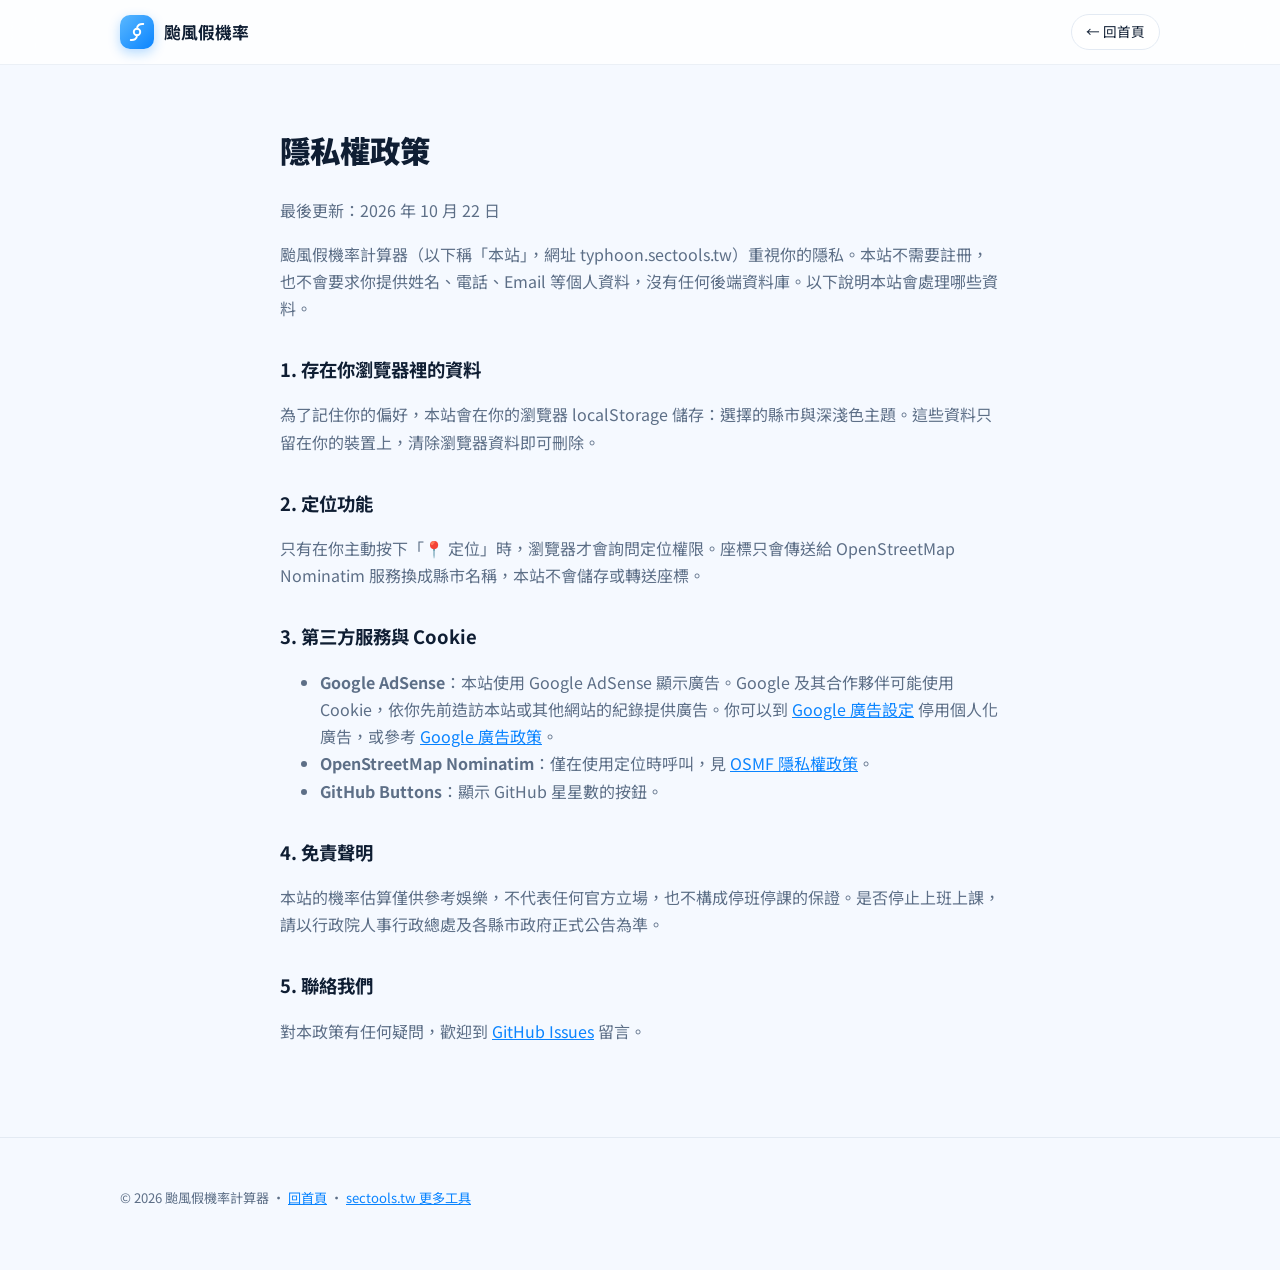
==== commit dd843780: "Link to sectools.tw; rename wish button and switch it to orange - Add sectools.tw links in the nav, " ====
--- a/privacy.html
+++ b/privacy.html
@@ -53,7 +53,7 @@
 </main>
 
 <footer class="site-footer">
-  <div class="container"><p>© 2026 颱風假機率計算器 · <a href="./">回首頁</a></p></div>
+  <div class="container"><p>© 2026 颱風假機率計算器 · <a href="./">回首頁</a> · <a href="https://sectools.tw/?utm_source=typhoon&amp;utm_medium=referral&amp;utm_campaign=crosslink" target="_blank" rel="noopener">sectools.tw 更多工具</a></p></div>
 </footer>
 </body>
 </html>
--- a/assets/css/style.css
+++ b/assets/css/style.css
@@ -21,6 +21,8 @@
   --good: #16a34a;
   --mid: #f59e0b;
   --low: #94a3b8;
+  --wish: #ea7a0c;
+  --wish-soft: #fff1e0;
   --cloud: #ffffff;
   --shadow-sm: 0 1px 2px rgba(15, 30, 51, 0.05);
   --shadow: 0 2px 6px rgba(15, 30, 51, 0.04), 0 12px 32px rgba(15, 30, 51, 0.07);
@@ -46,6 +48,8 @@
   --good: #4ade80;
   --mid: #fbbf24;
   --low: #64748b;
+  --wish: #fb923c;
+  --wish-soft: rgba(251, 146, 60, 0.14);
   --cloud: rgba(255, 255, 255, 0.08);
   --shadow-sm: none;
   --shadow: 0 12px 32px rgba(0, 0, 0, 0.35);
@@ -222,6 +226,25 @@
 }
 .checkbox-row input { width: 20px; height: 20px; margin-top: 3px; flex-shrink: 0; accent-color: var(--primary); }
 .checkbox-row label { margin: 0; font-size: 0.92rem; color: var(--text); }
+.btn-wish { margin-top: 10px; background: var(--wish-soft); color: var(--wish); }
+.btn-wish:hover { background: color-mix(in srgb, var(--wish) 20%, transparent); }
+.wish-tag {
+  width: fit-content; margin: 0 auto 6px; padding: 3px 12px; border-radius: 999px;
+  background: var(--wish-soft); color: var(--wish); font-size: 0.8rem; font-weight: 700;
+}
+.promo {
+  display: flex; align-items: center; gap: 16px; padding: 20px 24px; border-radius: var(--radius);
+  background: linear-gradient(135deg, var(--primary-soft), var(--surface)); color: var(--text); text-decoration: none;
+  box-shadow: var(--shadow); border: 1px solid color-mix(in srgb, var(--border) 60%, transparent);
+  transition: transform 0.15s ease;
+}
+.promo:hover { transform: translateY(-2px); }
+.promo-icon { font-size: 2rem; flex-shrink: 0; }
+.promo-text { flex: 1; min-width: 0; display: flex; flex-direction: column; }
+.promo-text b { font-size: 1.05rem; }
+.promo-text span { font-size: 0.88rem; color: var(--muted); }
+.promo-cta { flex-shrink: 0; font-weight: 700; color: var(--primary); white-space: nowrap; }
+@media (max-width: 560px) { .promo { flex-wrap: wrap; } .promo-cta { width: 100%; } }
 .calc-submit { margin-top: 16px; min-height: 56px; font-size: 1.08rem; border-radius: 16px; }
 
 .result-empty { text-align: center; padding: 40px 12px; color: var(--muted); }
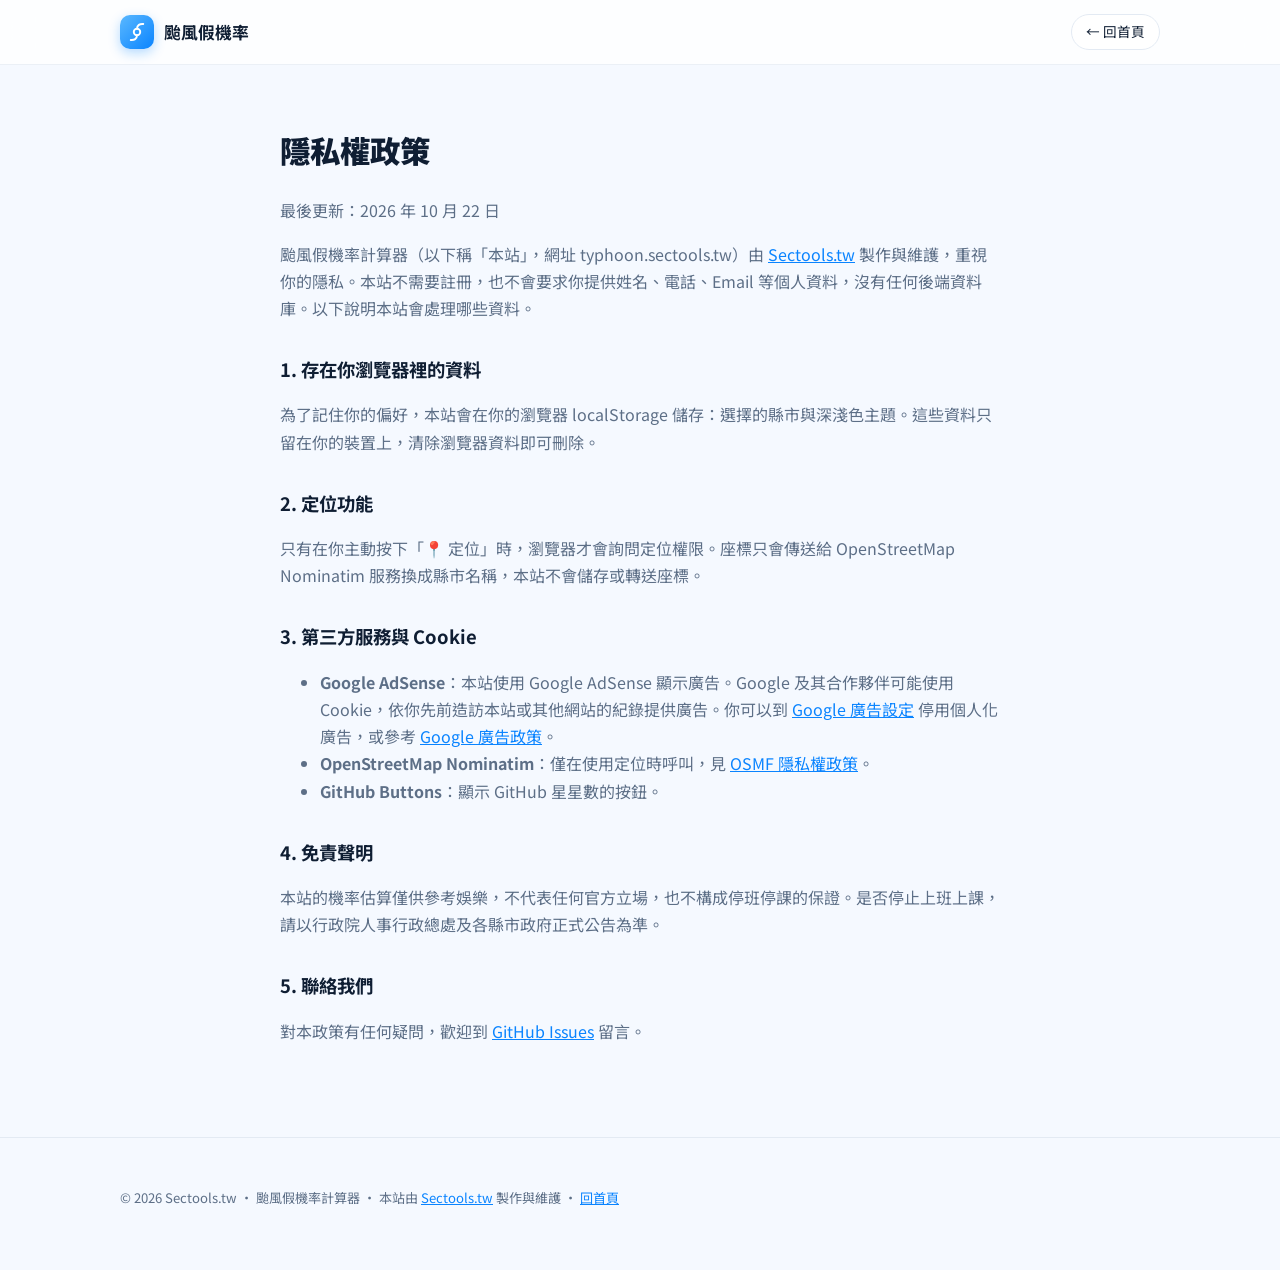
==== commit 10633972: "Credit Sectools.tw as maker and maintainer - Footer: "本站由 Sectools.tw 製作與維護" and © Sectools.tw - Pro" ====
--- a/privacy.html
+++ b/privacy.html
@@ -30,7 +30,7 @@
 <main class="prose">
   <h1>隱私權政策</h1>
   <p>最後更新：2026 年 10 月 22 日</p>
-  <p>颱風假機率計算器（以下稱「本站」，網址 typhoon.sectools.tw）重視你的隱私。本站不需要註冊，也不會要求你提供姓名、電話、Email 等個人資料，沒有任何後端資料庫。以下說明本站會處理哪些資料。</p>
+  <p>颱風假機率計算器（以下稱「本站」，網址 typhoon.sectools.tw）由 <a href="https://sectools.tw/?utm_source=typhoon&amp;utm_medium=referral&amp;utm_campaign=crosslink" target="_blank" rel="noopener">Sectools.tw</a> 製作與維護，重視你的隱私。本站不需要註冊，也不會要求你提供姓名、電話、Email 等個人資料，沒有任何後端資料庫。以下說明本站會處理哪些資料。</p>
 
   <h2>1. 存在你瀏覽器裡的資料</h2>
   <p>為了記住你的偏好，本站會在你的瀏覽器 localStorage 儲存：選擇的縣市與深淺色主題。這些資料只留在你的裝置上，清除瀏覽器資料即可刪除。</p>
@@ -53,7 +53,7 @@
 </main>
 
 <footer class="site-footer">
-  <div class="container"><p>© 2026 颱風假機率計算器 · <a href="./">回首頁</a> · <a href="https://sectools.tw/?utm_source=typhoon&amp;utm_medium=referral&amp;utm_campaign=crosslink" target="_blank" rel="noopener">sectools.tw 更多工具</a></p></div>
+  <div class="container"><p>© 2026 Sectools.tw · 颱風假機率計算器 · 本站由 <a href="https://sectools.tw/?utm_source=typhoon&amp;utm_medium=referral&amp;utm_campaign=crosslink" target="_blank" rel="noopener">Sectools.tw</a> 製作與維護 · <a href="./">回首頁</a></p></div>
 </footer>
 </body>
 </html>
--- a/assets/css/style.css
+++ b/assets/css/style.css
@@ -290,6 +290,9 @@
 .site-footer { margin-top: 56px; padding: 36px 0 48px; font-size: 0.82rem; color: var(--muted); border-top: 1px solid var(--border); }
 .footer-grid { display: grid; gap: 24px; grid-template-columns: 1fr; }
 @media (min-width: 760px) { .footer-grid { grid-template-columns: 1.6fr 1fr; } }
+.maker { margin: 0 0 12px; font-size: 0.95rem; color: var(--text); }
+.maker a { color: var(--primary); text-decoration: none; }
+.maker a:hover { text-decoration: underline; }
 .footer-links { display: flex; flex-wrap: wrap; gap: 8px 18px; }
 .footer-links a { color: var(--muted); }
 .footer-links a:hover { color: var(--text); }
@@ -310,6 +313,11 @@
 }
 .toast.show { opacity: 1; transform: translateX(-50%) translateY(0); }
 
+/* ===== Emoji 雨 ===== */
+.emoji-rain { position: fixed; inset: 0; pointer-events: none; z-index: 90; overflow: hidden; }
+.emoji-rain span { position: absolute; top: -40px; animation: emojiFall linear forwards; }
+@keyframes emojiFall { to { transform: translateY(110vh) rotate(260deg); } }
+
 /* ===== Legal pages ===== */
 .prose { max-width: 760px; margin: 0 auto; padding: 40px 20px 20px; }
 .prose h1 { font-size: 1.9rem; font-weight: 900; }
